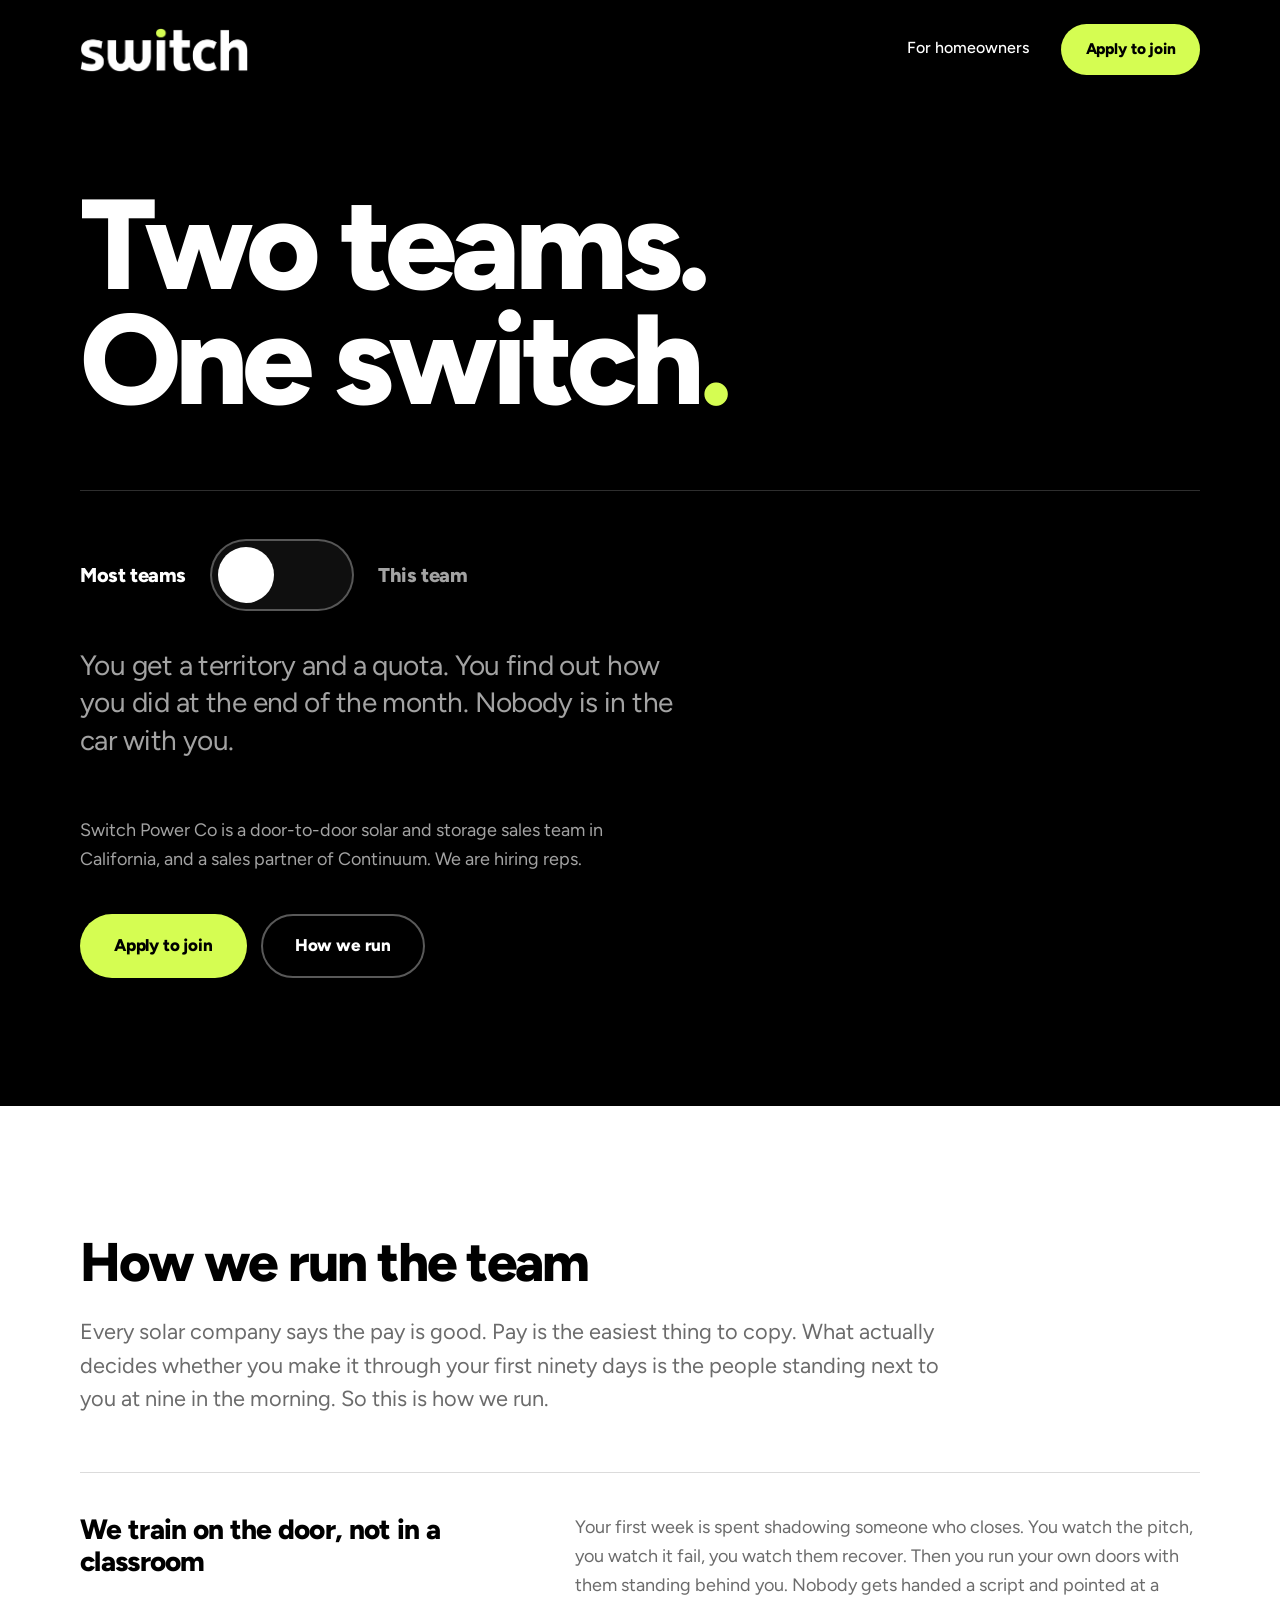
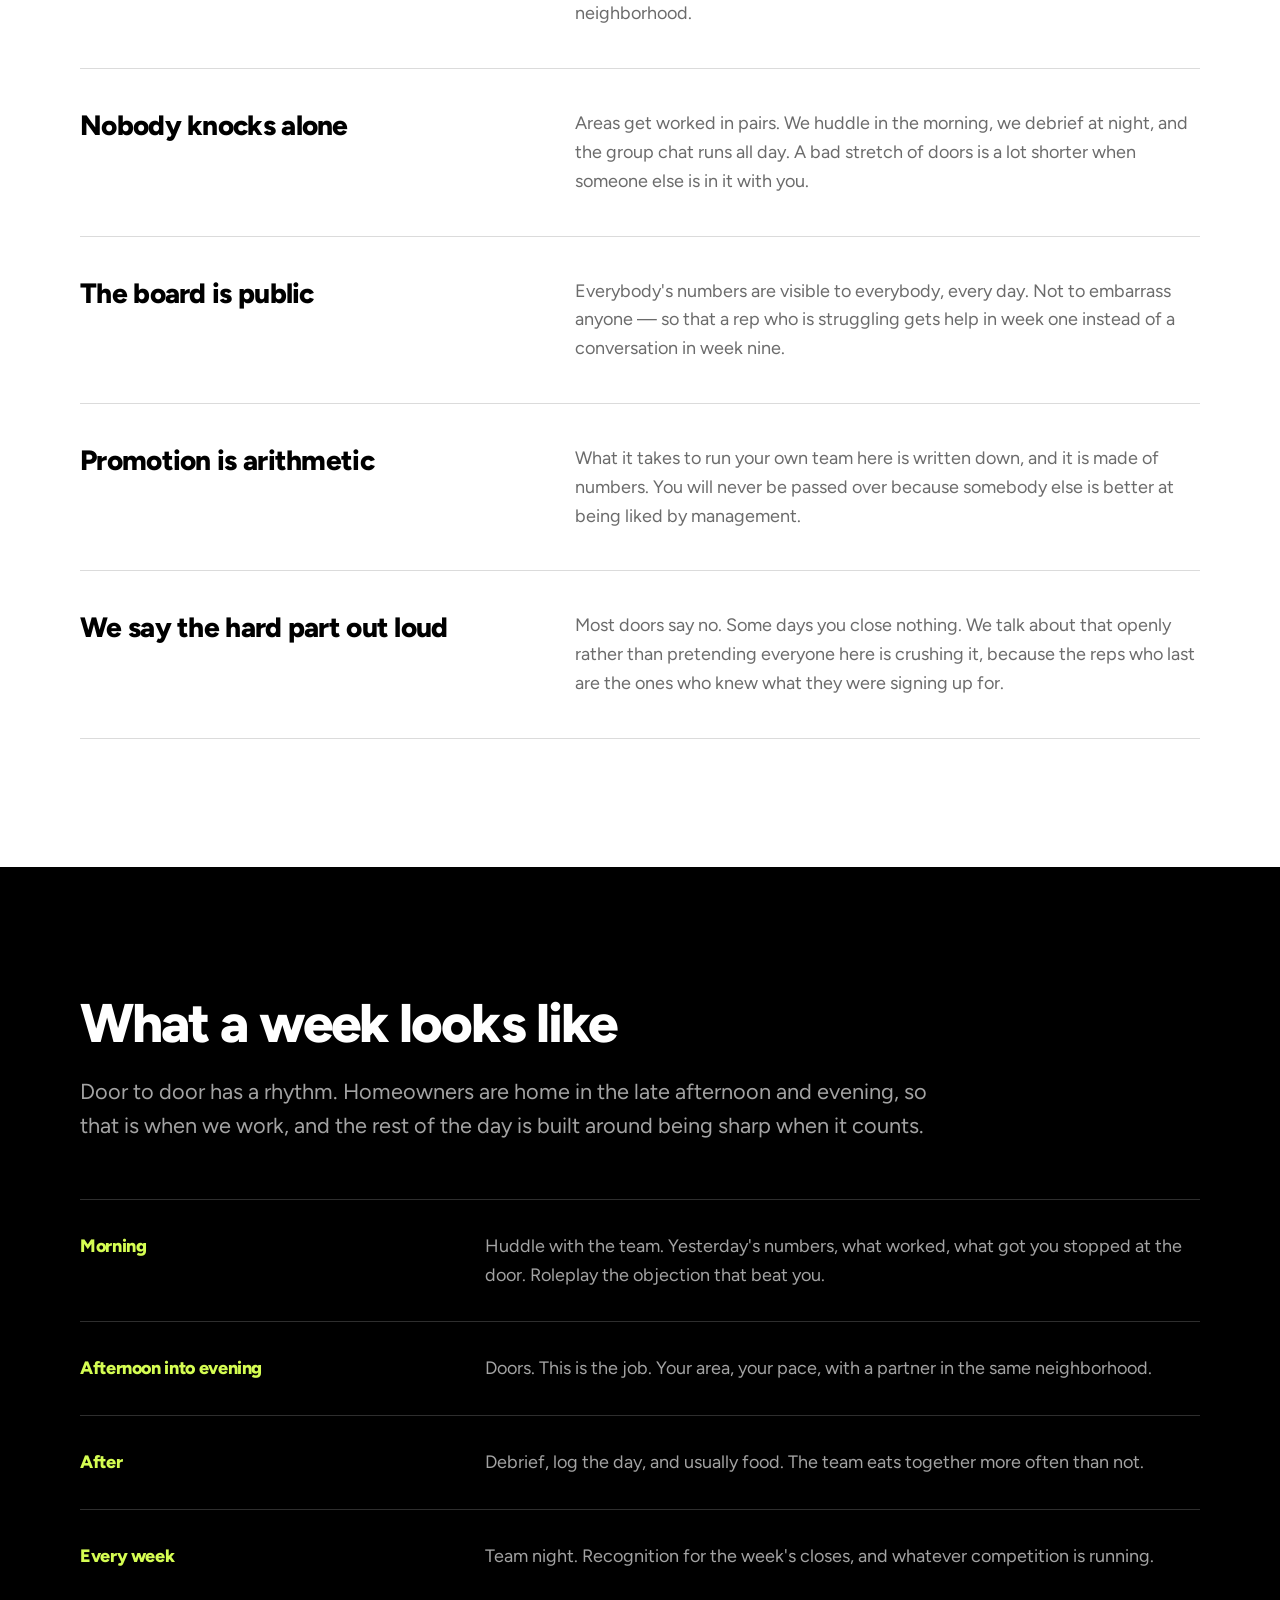
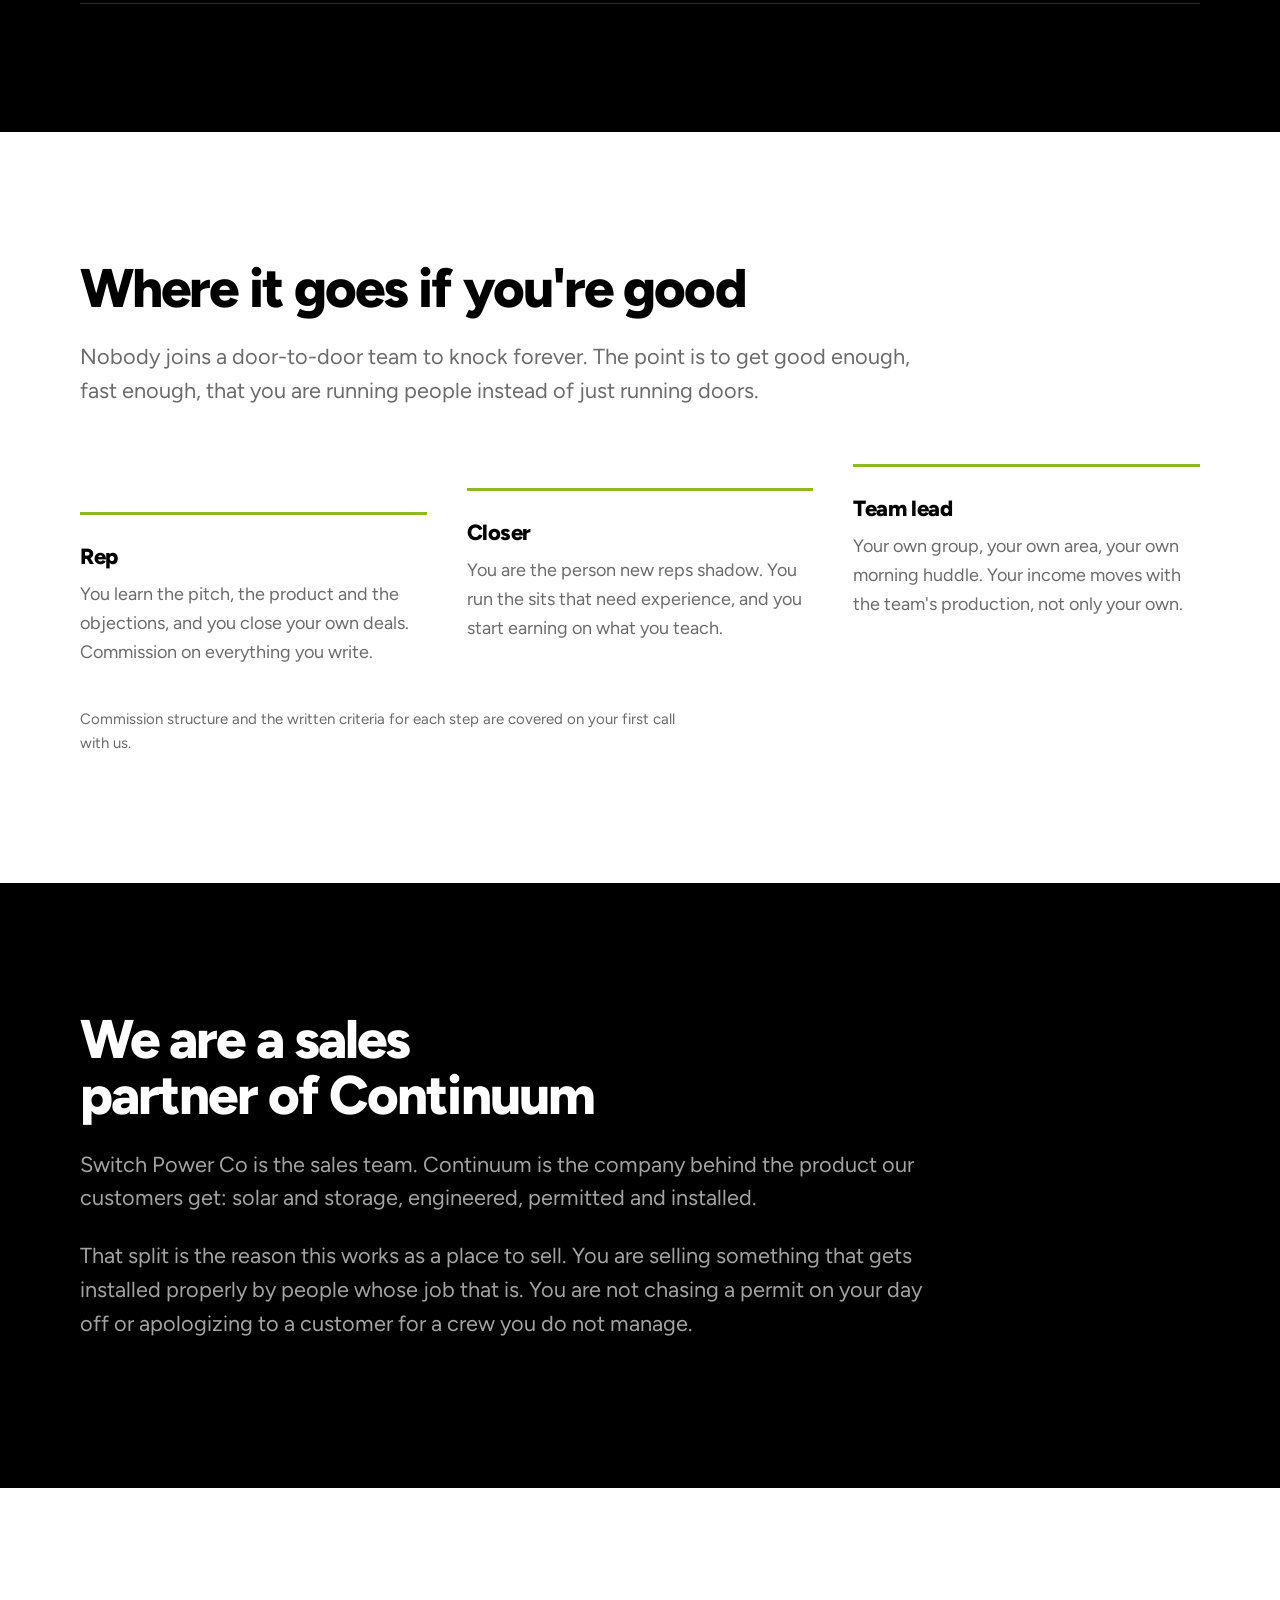
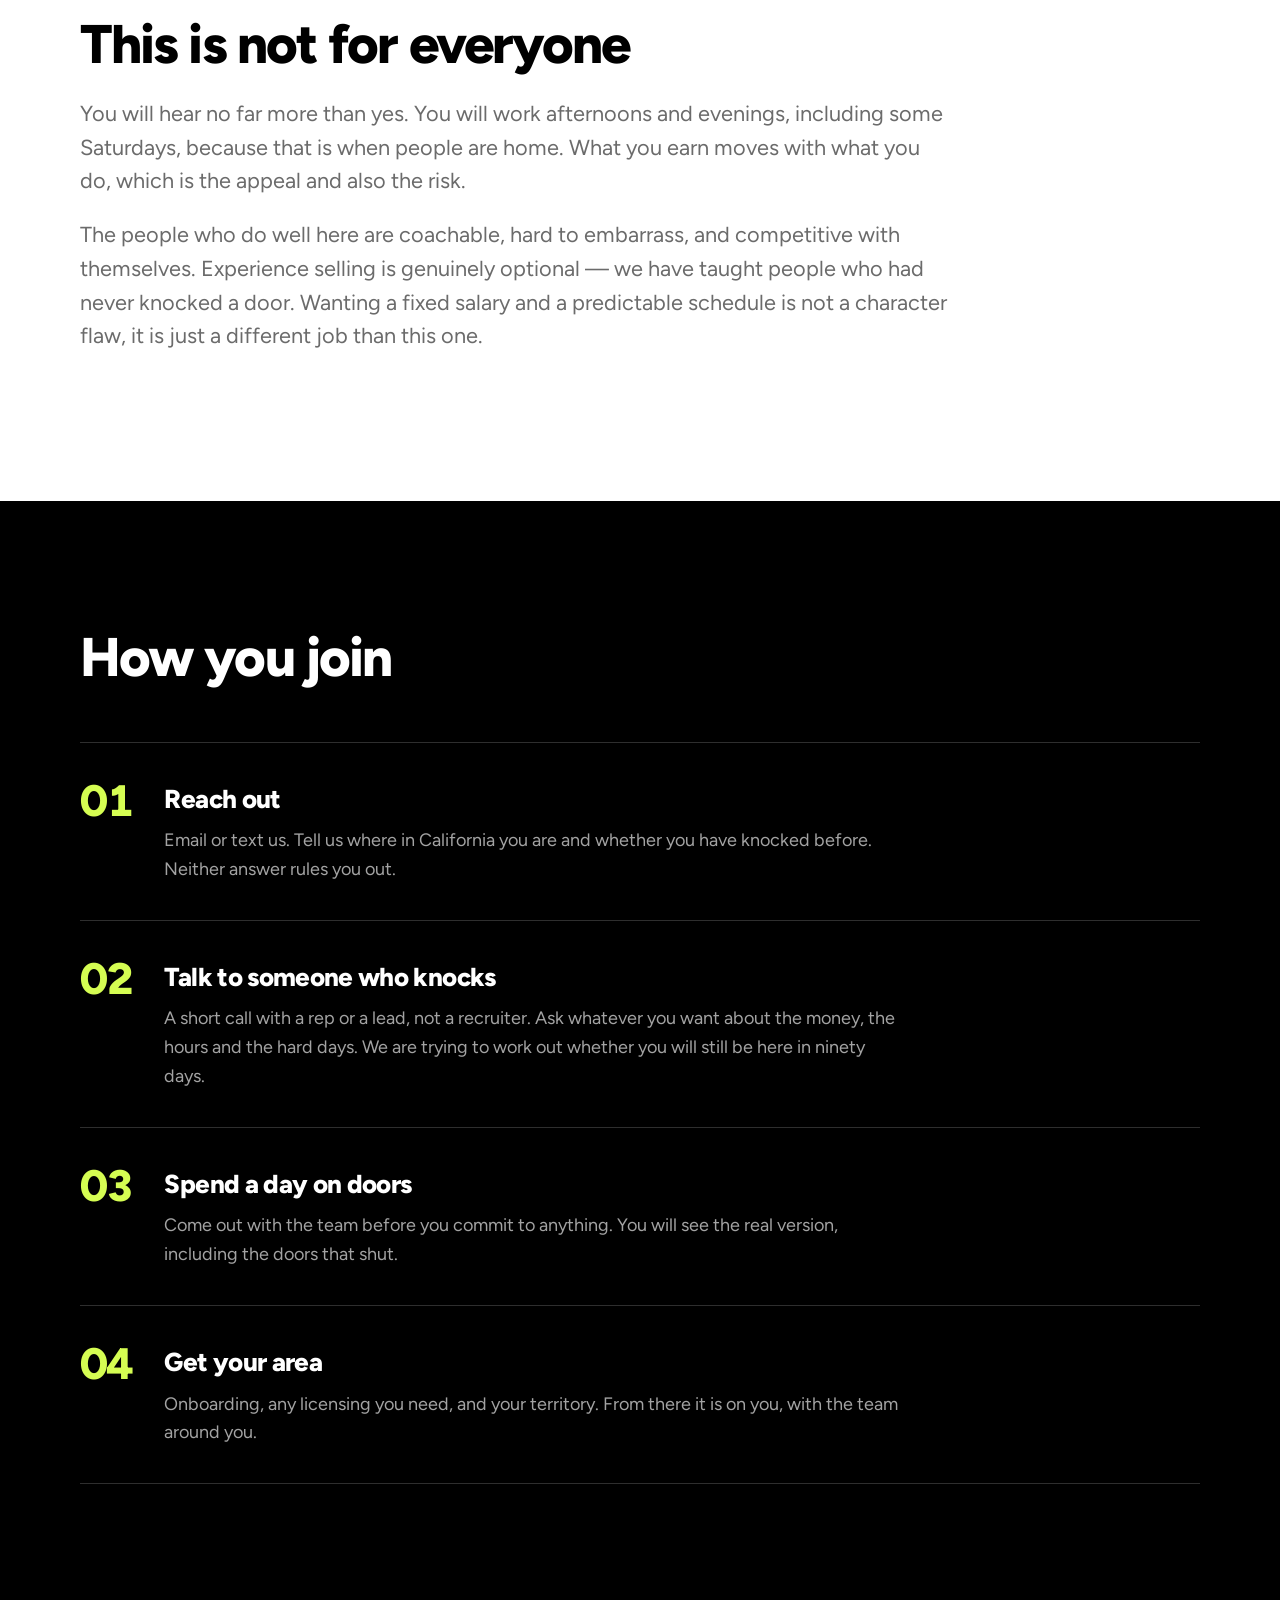
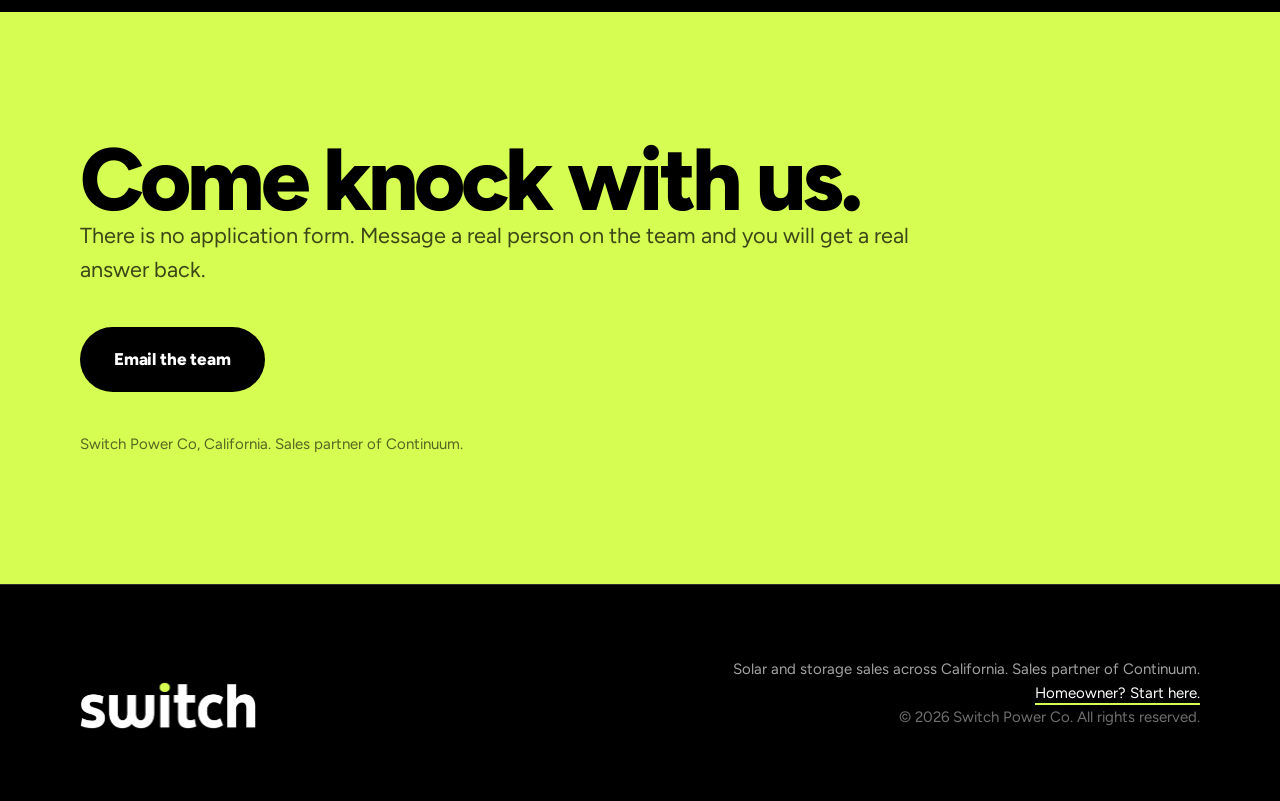
==== index.html @ 5dbc6b76 "Remove phone CTAs until there is a real number There is no company number yet, so the "Text us" and " ====
<!doctype html>
<html lang="en">
<head>
<meta charset="utf-8">
<meta name="viewport" content="width=device-width, initial-scale=1">
<title>Switch Power Co — Solar sales team hiring in California</title>
<meta name="description" content="Switch Power Co is a door-to-door solar and storage sales team in California and a sales partner of Continuum. We train reps on the door, promote on results, and we're hiring.">
<link rel="canonical" href="https://switchpowerco.com/">
<link rel="icon" href="assets/favicon.svg" type="image/svg+xml">
<meta property="og:type" content="website">
<meta property="og:url" content="https://switchpowerco.com/">
<meta property="og:title" content="Switch Power Co — Solar sales team hiring in California">
<meta property="og:description" content="A door-to-door solar and storage sales team in California. Sales partner of Continuum. We're hiring reps.">
<meta property="og:image" content="https://switchpowerco.com/assets/og.png">
<meta name="twitter:card" content="summary_large_image">
<link rel="preconnect" href="https://fonts.googleapis.com">
<link rel="preconnect" href="https://fonts.gstatic.com" crossorigin>
<link rel="stylesheet" href="https://fonts.googleapis.com/css2?family=Figtree:wght@400;500;800&display=swap">
<link rel="stylesheet" href="styles.css">
</head>
<body>
<a class="skip" href="#main">Skip to content</a>

<header class="nav">
  <div class="wrap nav__inner">
    <a class="nav__logo" href="/" aria-label="Switch Power Co, home">
      <img src="assets/logo-light.png" alt="Switch Power Co" width="1411" height="370">
    </a>
    <nav class="nav__links" aria-label="Main">
      <a class="nav__link" href="homeowners.html">For homeowners</a>
      <a class="btn btn--volt btn--sm" href="#apply">Apply to join</a>
    </nav>
  </div>
</header>

<main id="main">

  <!-- ============ HERO ============ -->
  <section class="slab slab--ink hero">
    <div class="wrap">
      <h1 class="display">Two teams.<br>One switch<span class="dot">.</span></h1>

      <div class="flip">
        <div class="flip__control">
          <span class="flip__label" data-side="off">Most teams</span>
          <button class="switch" id="flip-switch" role="switch" aria-checked="false" aria-label="Compare most teams with this team">
            <span class="switch__track"><span class="switch__knob"></span></span>
          </button>
          <span class="flip__label" data-side="on">This team</span>
        </div>

        <div class="flip__panel" aria-live="polite">
          <p class="flip__text is-shown" data-state="off">You get a territory and a quota. You find out how you did at the end of the month. Nobody is in the car with you.</p>
          <p class="flip__text" data-state="on">Huddle at nine. A closer rides with you until you don't need one. Everybody sees the board, every day.</p>
        </div>
      </div>

      <p class="hero__sub">Switch Power Co is a door-to-door solar and storage sales team in California, and a sales partner of Continuum. We are hiring reps.</p>

      <div class="actions">
        <a class="btn btn--volt" href="#apply">Apply to join</a>
        <a class="btn btn--ghost" href="#culture">How we run</a>
      </div>
    </div>
  </section>

  <!-- ============ CULTURE ============ -->
  <section class="slab slab--paper" id="culture">
    <div class="wrap">
      <h2 class="h2">How we run the team</h2>
      <p class="lede">Every solar company says the pay is good. Pay is the easiest thing to copy. What actually decides whether you make it through your first ninety days is the people standing next to you at nine in the morning. So this is how we run.</p>

      <ul class="tenets">
        <li class="tenet">
          <h3 class="tenet__h">We train on the door, not in a classroom</h3>
          <p>Your first week is spent shadowing someone who closes. You watch the pitch, you watch it fail, you watch them recover. Then you run your own doors with them standing behind you. Nobody gets handed a script and pointed at a neighborhood.</p>
        </li>
        <li class="tenet">
          <h3 class="tenet__h">Nobody knocks alone</h3>
          <p>Areas get worked in pairs. We huddle in the morning, we debrief at night, and the group chat runs all day. A bad stretch of doors is a lot shorter when someone else is in it with you.</p>
        </li>
        <li class="tenet">
          <h3 class="tenet__h">The board is public</h3>
          <p>Everybody's numbers are visible to everybody, every day. Not to embarrass anyone — so that a rep who is struggling gets help in week one instead of a conversation in week nine.</p>
        </li>
        <li class="tenet">
          <h3 class="tenet__h">Promotion is arithmetic</h3>
          <p>What it takes to run your own team here is written down, and it is made of numbers. You will never be passed over because somebody else is better at being liked by management.</p>
        </li>
        <li class="tenet">
          <h3 class="tenet__h">We say the hard part out loud</h3>
          <p>Most doors say no. Some days you close nothing. We talk about that openly rather than pretending everyone here is crushing it, because the reps who last are the ones who knew what they were signing up for.</p>
        </li>
      </ul>
    </div>
  </section>

  <!-- ============ THE WEEK ============ -->
  <section class="slab slab--ink">
    <div class="wrap">
      <h2 class="h2">What a week looks like</h2>
      <p class="lede lede--ink">Door to door has a rhythm. Homeowners are home in the late afternoon and evening, so that is when we work, and the rest of the day is built around being sharp when it counts.</p>

      <dl class="rhythm">
        <div class="rhythm__row">
          <dt>Morning</dt>
          <dd>Huddle with the team. Yesterday's numbers, what worked, what got you stopped at the door. Roleplay the objection that beat you.</dd>
        </div>
        <div class="rhythm__row">
          <dt>Afternoon into evening</dt>
          <dd>Doors. This is the job. Your area, your pace, with a partner in the same neighborhood.</dd>
        </div>
        <div class="rhythm__row">
          <dt>After</dt>
          <dd>Debrief, log the day, and usually food. The team eats together more often than not.</dd>
        </div>
        <div class="rhythm__row">
          <dt>Every week</dt>
          <dd><!-- TODO: replace with your real weekly ritual — team dinner, competition, awards night, training day. -->Team night. Recognition for the week's closes, and whatever competition is running.</dd>
        </div>
      </dl>
    </div>
  </section>

  <!-- ============ GROWTH ============ -->
  <section class="slab slab--paper">
    <div class="wrap">
      <h2 class="h2">Where it goes if you're good</h2>
      <p class="lede">Nobody joins a door-to-door team to knock forever. The point is to get good enough, fast enough, that you are running people instead of just running doors.</p>

      <ol class="ladder">
        <li class="rung">
          <h3 class="rung__h">Rep</h3>
          <p>You learn the pitch, the product and the objections, and you close your own deals. Commission on everything you write.</p>
        </li>
        <li class="rung">
          <h3 class="rung__h">Closer</h3>
          <p>You are the person new reps shadow. You run the sits that need experience, and you start earning on what you teach.</p>
        </li>
        <li class="rung">
          <h3 class="rung__h">Team lead</h3>
          <p>Your own group, your own area, your own morning huddle. Your income moves with the team's production, not only your own.</p>
        </li>
      </ol>
      <p class="fineprint"><!-- TODO: insert your actual comp structure and the written promotion criteria. Avoid publishing specific income figures unless you can substantiate them. -->Commission structure and the written criteria for each step are covered on your first call with us.</p>
    </div>
  </section>

  <!-- ============ CONTINUUM ============ -->
  <section class="slab slab--ink partner">
    <div class="wrap">
      <h2 class="h2">We are a sales partner of Continuum</h2>
      <p class="lede lede--ink">Switch Power Co is the sales team. Continuum is the company behind the product our customers get: solar and storage, engineered, permitted and installed.</p>
      <p class="lede lede--ink"><!-- TODO: Two or three sentences about Continuum — what they install, where they operate, how long they have been doing it. -->That split is the reason this works as a place to sell. You are selling something that gets installed properly by people whose job that is. You are not chasing a permit on your day off or apologizing to a customer for a crew you do not manage.</p>
    </div>
  </section>

  <!-- ============ FILTER ============ -->
  <section class="slab slab--paper">
    <div class="wrap">
      <h2 class="h2">This is not for everyone</h2>
      <p class="lede">You will hear no far more than yes. You will work afternoons and evenings, including some Saturdays, because that is when people are home. What you earn moves with what you do, which is the appeal and also the risk.</p>
      <p class="lede">The people who do well here are coachable, hard to embarrass, and competitive with themselves. Experience selling is genuinely optional — we have taught people who had never knocked a door. Wanting a fixed salary and a predictable schedule is not a character flaw, it is just a different job than this one.</p>
    </div>
  </section>

  <!-- ============ PATH ============ -->
  <section class="slab slab--ink">
    <div class="wrap">
      <h2 class="h2">How you join</h2>
      <ol class="steps">
        <li class="step">
          <span class="step__n" aria-hidden="true">01</span>
          <div class="step__body">
            <h3 class="step__h">Reach out</h3>
            <p>Email or text us. Tell us where in California you are and whether you have knocked before. Neither answer rules you out.</p>
          </div>
        </li>
        <li class="step">
          <span class="step__n" aria-hidden="true">02</span>
          <div class="step__body">
            <h3 class="step__h">Talk to someone who knocks</h3>
            <p>A short call with a rep or a lead, not a recruiter. Ask whatever you want about the money, the hours and the hard days. We are trying to work out whether you will still be here in ninety days.</p>
          </div>
        </li>
        <li class="step">
          <span class="step__n" aria-hidden="true">03</span>
          <div class="step__body">
            <h3 class="step__h">Spend a day on doors</h3>
            <p>Come out with the team before you commit to anything. You will see the real version, including the doors that shut.</p>
          </div>
        </li>
        <li class="step">
          <span class="step__n" aria-hidden="true">04</span>
          <div class="step__body">
            <h3 class="step__h">Get your area</h3>
            <p>Onboarding, any licensing you need, and your territory. From there it is on you, with the team around you.</p>
          </div>
        </li>
      </ol>
    </div>
  </section>

  <!-- ============ APPLY ============ -->
  <section class="slab slab--volt" id="apply">
    <div class="wrap">
      <h2 class="display display--sm">Come knock with us<span class="dot dot--ink">.</span></h2>
      <p class="lede lede--volt">There is no application form. Message a real person on the team and you will get a real answer back.</p>
      <div class="actions">
        <!-- TODO: add a "Text us" button here once there is a real number:
             <a class="btn btn--outline-ink" href="tel:+1XXXXXXXXXX">Text us</a> -->
        <a class="btn btn--ink" href="mailto:careers@switchpowerco.com?subject=Joining%20the%20Switch%20Power%20Co%20team">Email the team</a>
      </div>
      <p class="fineprint fineprint--volt">Switch Power Co, California. Sales partner of Continuum.</p>
    </div>
  </section>

</main>

<footer class="slab slab--ink foot">
  <div class="wrap foot__inner">
    <img class="foot__logo" src="assets/logo-light.png" alt="Switch Power Co" width="1411" height="370">
    <p class="foot__meta">Solar and storage sales across California. Sales partner of Continuum.<br>
    <a class="foot__link" href="homeowners.html">Homeowner? Start here.</a><br>
    <span class="foot__copy">&copy; <span id="year">2026</span> Switch Power Co. All rights reserved.</span></p>
  </div>
</footer>

<script src="main.js"></script>
</body>
</html>
---- styles.css ----
/* ============================================================
   Switch Power Co
   Palette and construction come from the wordmark itself:
   true black slabs, true white slabs, volt lime used twice.
   ============================================================ */

:root {
  --ink:        #000000;
  --paper:      #FFFFFF;
  --volt:       #D5FD52;
  --volt-deep:  #8FB81E;   /* rules + markers on white; never body text */
  --grey:       #6B6B6B;   /* muted on white  */
  --grey-ink:   #A3A3A3;   /* muted on black  */
  --hair:       rgba(0,0,0,.14);
  --hair-ink:   rgba(255,255,255,.18);

  --measure:    62ch;
  --gutter:     clamp(1.25rem, 5vw, 3rem);
  --slab-y:     clamp(4.5rem, 10vw, 8.5rem);
}

*, *::before, *::after { box-sizing: border-box; }

html { -webkit-text-size-adjust: 100%; scroll-behavior: smooth; }

body {
  margin: 0;
  background: var(--ink);
  color: var(--ink);
  font-family: "Figtree", ui-sans-serif, system-ui, -apple-system, "Segoe UI", sans-serif;
  font-size: 1.125rem;
  line-height: 1.6;
  font-weight: 400;
  -webkit-font-smoothing: antialiased;
}

img { max-width: 100%; height: auto; display: block; }

a { color: inherit; }

:focus-visible {
  outline: 3px solid var(--volt);
  outline-offset: 3px;
  border-radius: 2px;
}

.skip {
  position: absolute;
  left: -9999px;
  top: 0;
  background: var(--volt);
  color: var(--ink);
  padding: .75rem 1.25rem;
  font-weight: 800;
  z-index: 50;
}
.skip:focus { left: 1rem; top: 1rem; }

/* ---------- structure ---------- */

.wrap {
  width: 100%;
  max-width: 76rem;
  margin-inline: auto;
  padding-inline: var(--gutter);
}

.slab { padding-block: var(--slab-y); }
.slab--ink   { background: var(--ink);   color: var(--paper); }
.slab--paper { background: var(--paper); color: var(--ink);   }
.slab--volt  { background: var(--volt);  color: var(--ink);   }

/* ---------- nav ---------- */

.nav {
  background: var(--ink);
  padding-block: 1.5rem;
}
.nav__inner {
  display: flex;
  align-items: center;
  justify-content: space-between;
  gap: 1rem;
}
.nav__logo { display: block; }
.nav__logo img { width: clamp(7.5rem, 17vw, 10.5rem); }

/* ---------- type ---------- */

.display {
  font-size: clamp(3.1rem, 11vw, 8rem);
  line-height: .9;
  letter-spacing: -.045em;
  font-weight: 800;
  margin: 0;
  text-wrap: balance;
}
.display--sm { font-size: clamp(2.6rem, 8vw, 5.5rem); }

/* the lime full stop echoes the dot on the i in the wordmark */
.dot { color: var(--volt); }
.dot--ink { color: var(--ink); }

.h2 {
  font-size: clamp(2rem, 4.6vw, 3.4rem);
  line-height: 1.04;
  letter-spacing: -.035em;
  font-weight: 800;
  margin: 0 0 1.5rem;
  max-width: 20ch;
  text-wrap: balance;
}

.lede {
  font-size: clamp(1.15rem, 1.7vw, 1.4rem);
  line-height: 1.55;
  max-width: var(--measure);
  color: var(--grey);
  margin: 0 0 1.25rem;
}
.lede--ink  { color: var(--grey-ink); }
.lede--volt { color: rgba(0,0,0,.72); }

.fineprint {
  font-size: .9375rem;
  color: var(--grey);
  max-width: var(--measure);
  margin: 2.5rem 0 0;
}
.fineprint--volt { color: rgba(0,0,0,.6); }

/* ---------- buttons ---------- */

.actions {
  display: flex;
  flex-wrap: wrap;
  gap: .875rem;
  margin-top: 2.5rem;
}

.btn {
  display: inline-flex;
  align-items: center;
  justify-content: center;
  padding: 1.05rem 2rem;
  font-weight: 800;
  font-size: 1.0625rem;
  letter-spacing: -.01em;
  text-decoration: none;
  border: 2px solid transparent;
  border-radius: 999px;
  transition: background-color .15s ease, color .15s ease, border-color .15s ease;
}
.btn--sm { padding: .7rem 1.4rem; font-size: .9688rem; }

.btn--volt { background: var(--volt); color: var(--ink); }
.btn--volt:hover { background: var(--paper); }

.btn--ghost { border-color: rgba(255,255,255,.35); color: var(--paper); }
.btn--ghost:hover { border-color: var(--paper); background: var(--paper); color: var(--ink); }

.btn--ink { background: var(--ink); color: var(--paper); }
.btn--ink:hover { background: var(--paper); color: var(--ink); }

.btn--outline-ink { border-color: rgba(0,0,0,.4); color: var(--ink); }
.btn--outline-ink:hover { border-color: var(--ink); background: var(--ink); color: var(--paper); }

/* ---------- hero ---------- */

.slab.hero { padding-top: clamp(3rem, 7vw, 5.5rem); }

.hero__sub {
  max-width: 46ch;
  font-size: 1.125rem;
  color: var(--grey-ink);
  margin: 0;
}

/* ---------- the switch ---------- */

.flip {
  margin: clamp(3rem, 6vw, 4.5rem) 0 clamp(2.5rem, 5vw, 3.5rem);
  border-top: 1px solid var(--hair-ink);
  padding-top: clamp(2rem, 4vw, 3rem);
}

.flip__control {
  display: flex;
  align-items: center;
  gap: clamp(.875rem, 2.5vw, 1.5rem);
  flex-wrap: wrap;
}

.flip__label {
  font-weight: 800;
  font-size: clamp(1rem, 2vw, 1.25rem);
  letter-spacing: -.02em;
  color: var(--grey-ink);
  transition: color .2s ease;
}
.flip__label[data-side="off"] { color: var(--paper); }
.flip.is-on .flip__label[data-side="off"] { color: var(--grey-ink); }
.flip.is-on .flip__label[data-side="on"]  { color: var(--volt); }

.switch {
  appearance: none;
  background: none;
  border: 0;
  padding: 0;
  cursor: pointer;
  flex: none;
}
.switch__track {
  /* Everything below is derived from these three, so the knob always lands
     flush with the same inset it starts from. */
  --track-w: clamp(6.5rem, 15vw, 9rem);
  --track-h: clamp(3.25rem, 7.5vw, 4.5rem);
  --track-bd: 2px;
  --track-pad: .375rem;

  display: block;
  position: relative;
  width: var(--track-w);
  height: var(--track-h);
  border-radius: 999px;
  border: var(--track-bd) solid rgba(255,255,255,.3);
  background: rgba(255,255,255,.06);
  transition: background-color .25s ease, border-color .25s ease;
}
.switch__knob {
  position: absolute;
  top: var(--track-pad);
  left: var(--track-pad);
  width: calc(var(--track-h) - (2 * var(--track-bd)) - (2 * var(--track-pad)));
  aspect-ratio: 1;
  border-radius: 50%;
  background: var(--paper);
  transition: transform .28s cubic-bezier(.4,.9,.3,1.1), background-color .25s ease;
}
.flip.is-on .switch__track { background: rgba(213,253,82,.16); border-color: var(--volt); }
.flip.is-on .switch__knob {
  background: var(--volt);
  /* inner width - knob width - 2 * pad, which reduces to exactly this */
  transform: translateX(calc(var(--track-w) - var(--track-h)));
}

.flip__panel {
  display: grid;
  margin-top: clamp(1.5rem, 3vw, 2.25rem);
}
.flip__text {
  grid-area: 1 / 1;
  margin: 0;
  max-width: 34ch;
  font-size: clamp(1.25rem, 2.4vw, 1.75rem);
  line-height: 1.35;
  letter-spacing: -.02em;
  color: var(--grey-ink);
  opacity: 0;
  transform: translateY(.4rem);
  transition: opacity .25s ease, transform .25s ease;
  pointer-events: none;
}
.flip__text.is-shown {
  opacity: 1;
  transform: none;
  pointer-events: auto;
}
.flip__text[data-state="on"].is-shown { color: var(--paper); }

/* ---------- tenets (culture) ---------- */

.tenets {
  list-style: none;
  margin: clamp(2.5rem, 5vw, 3.5rem) 0 0;
  padding: 0;
}
.tenet {
  display: grid;
  gap: .5rem 3rem;
  padding-block: clamp(1.75rem, 3.5vw, 2.5rem);
  border-top: 1px solid var(--hair);
}
.tenet:last-child { border-bottom: 1px solid var(--hair); }
.tenet__h {
  font-size: clamp(1.3rem, 2.3vw, 1.75rem);
  line-height: 1.15;
  letter-spacing: -.025em;
  font-weight: 800;
  margin: 0;
  position: relative;
}
.tenet p {
  margin: 0;
  color: var(--grey);
  max-width: var(--measure);
}

@media (min-width: 52rem) {
  .tenet { grid-template-columns: 5fr 7fr; }
}

/* ---------- rhythm (the week) ---------- */

.rhythm {
  margin: clamp(2.5rem, 5vw, 3.5rem) 0 0;
}
.rhythm__row {
  display: grid;
  gap: .375rem 3rem;
  padding-block: clamp(1.5rem, 3vw, 2rem);
  border-top: 1px solid var(--hair-ink);
}
.rhythm__row:last-child { border-bottom: 1px solid var(--hair-ink); }
.rhythm dt {
  font-weight: 800;
  font-size: 1.125rem;
  letter-spacing: -.02em;
  color: var(--volt);
}
.rhythm dd {
  margin: 0;
  color: var(--grey-ink);
  max-width: var(--measure);
}

@media (min-width: 52rem) {
  .rhythm__row { grid-template-columns: 4fr 8fr; }
}

/* ---------- ladder (growth) ---------- */

.ladder {
  list-style: none;
  margin: clamp(2.5rem, 5vw, 3.5rem) 0 0;
  padding: 0;
  display: grid;
  gap: 2.25rem;
}
.rung {
  padding-top: 1.5rem;
  border-top: 3px solid var(--volt-deep);
  position: relative;
}
.rung__h {
  font-size: 1.375rem;
  font-weight: 800;
  letter-spacing: -.02em;
  margin: 0 0 .375rem;
}
.rung p { margin: 0; color: var(--grey); }

@media (min-width: 52rem) {
  .ladder { grid-template-columns: repeat(3, 1fr); gap: 2.5rem; }
  /* the rules rise, so the progression is visible without numbering it */
  .rung:nth-child(1) { margin-top: 3rem; }
  .rung:nth-child(2) { margin-top: 1.5rem; }
  .rung:nth-child(3) { margin-top: 0; }
}

/* ---------- steps (joining: a genuine sequence) ---------- */

.steps {
  list-style: none;
  margin: clamp(2.5rem, 5vw, 3.5rem) 0 0;
  padding: 0;
}
.step {
  display: grid;
  grid-template-columns: auto 1fr;
  gap: .75rem 2rem;
  align-items: start;
  padding-block: clamp(1.5rem, 3vw, 2.25rem);
  border-top: 1px solid var(--hair-ink);
}
.step:last-child { border-bottom: 1px solid var(--hair-ink); }
.step__n {
  font-size: clamp(1.75rem, 4vw, 2.75rem);
  font-weight: 800;
  line-height: 1;
  letter-spacing: -.04em;
  color: var(--volt);
  font-variant-numeric: tabular-nums;
}
.step__h {
  font-size: clamp(1.25rem, 2.2vw, 1.625rem);
  font-weight: 800;
  letter-spacing: -.025em;
  margin: 0 0 .375rem;
}
.step__body p { margin: 0; color: var(--grey-ink); max-width: var(--measure); }

/* ---------- partner ---------- */

.partner .lede + .lede { margin-top: 1.5rem; }

/* ---------- footer ---------- */

.foot { padding-block: clamp(3rem, 6vw, 4.5rem); border-top: 1px solid var(--hair-ink); }
.foot__inner {
  display: grid;
  gap: 1.75rem;
  align-items: end;
}
.foot__logo { width: clamp(8rem, 20vw, 11rem); }
.foot__meta { margin: 0; color: var(--grey-ink); font-size: .9375rem; line-height: 1.6; }
.foot__copy { color: #6F6F6F; }

@media (min-width: 52rem) {
  .foot__inner { grid-template-columns: auto 1fr; gap: 3rem; justify-items: start; }
  .foot__meta { text-align: right; justify-self: end; }
}

/* ---------- motion ---------- */

@media (prefers-reduced-motion: reduce) {
  html { scroll-behavior: auto; }
  *, *::before, *::after {
    animation-duration: .001ms !important;
    transition-duration: .001ms !important;
  }
}

/* ============================================================
   Homeowner page components
   ============================================================ */

.nav__links {
  display: flex;
  align-items: center;
  gap: clamp(1rem, 3vw, 2rem);
}
.nav__link {
  font-weight: 500;
  font-size: 1rem;
  text-decoration: none;
  color: var(--paper);
  border-bottom: 2px solid transparent;
  padding-bottom: 2px;
  transition: border-color .15s ease;
}
.nav__link:hover { border-bottom-color: var(--volt); }

.hero__lede { margin-top: 2rem; }

.sub-h {
  font-size: clamp(1.35rem, 2.4vw, 1.75rem);
  font-weight: 800;
  letter-spacing: -.025em;
  margin: clamp(3rem, 6vw, 4rem) 0 0;
  max-width: 24ch;
}

.fineprint--ink { color: var(--grey-ink); }

/* then / now */

.compare {
  display: grid;
  gap: 0;
  margin: clamp(2.5rem, 5vw, 3.5rem) 0 0;
  border-top: 1px solid var(--hair-ink);
  border-bottom: 1px solid var(--hair-ink);
}
.compare__col { padding-block: clamp(1.75rem, 3.5vw, 2.5rem); }
.compare__col + .compare__col { border-top: 1px solid var(--hair-ink); }
.compare__h {
  font-size: 1.125rem;
  font-weight: 800;
  letter-spacing: -.02em;
  margin: 0 0 .625rem;
  color: var(--grey-ink);
}
.compare__col--now .compare__h { color: var(--volt); }
.compare__col p { margin: 0; max-width: var(--measure); color: var(--grey-ink); }
.compare__col--now p { color: var(--paper); }

@media (min-width: 52rem) {
  .compare { grid-template-columns: 1fr 1fr; gap: 0 clamp(2rem, 5vw, 4rem); }
  .compare__col + .compare__col { border-top: 0; }
  .compare__col--now { border-left: 1px solid var(--hair-ink); padding-left: clamp(2rem, 5vw, 4rem); }
}

/* rhythm on a white slab */

.rhythm--paper .rhythm__row { border-top-color: var(--hair); }
.rhythm--paper .rhythm__row:last-child { border-bottom-color: var(--hair); }
.rhythm--paper dt { color: var(--ink); }
.rhythm--paper dd { color: var(--grey); }

/* financing table */

.table-hint {
  display: none;
  margin: clamp(2.5rem, 5vw, 3.5rem) 0 .75rem;
  font-size: .9375rem;
  color: var(--grey);
}
@media (max-width: 52rem) {
  .table-hint { display: block; }
  .table-scroll { margin-top: 0; }
}

.table-scroll {
  margin: clamp(2.5rem, 5vw, 3.5rem) 0 0;
  overflow-x: auto;
  -webkit-overflow-scrolling: touch;
  /* fades the right edge so it reads as scrollable rather than clipped */
  -webkit-mask-image: linear-gradient(to right, #000 calc(100% - 2.5rem), transparent);
          mask-image: linear-gradient(to right, #000 calc(100% - 2.5rem), transparent);
}
@media (min-width: 52rem) {
  .table-scroll { -webkit-mask-image: none; mask-image: none; }
}
.table {
  width: 100%;
  min-width: 40rem;
  border-collapse: collapse;
  font-size: 1rem;
  text-align: left;
}
.table__caption {
  text-align: left;
  font-weight: 800;
  letter-spacing: -.02em;
  font-size: 1rem;
  padding-bottom: .875rem;
  color: var(--grey);
}
.table thead th {
  font-size: 1.125rem;
  font-weight: 800;
  letter-spacing: -.02em;
  padding: 0 1.25rem 1rem 0;
  border-bottom: 3px solid var(--ink);
  vertical-align: bottom;
}
.table tbody th {
  font-weight: 800;
  color: var(--ink);
  width: 26%;
  padding: 1.125rem 1.25rem 1.125rem 0;
  vertical-align: top;
  border-bottom: 1px solid var(--hair);
}
.table tbody td {
  color: var(--grey);
  padding: 1.125rem 1.25rem 1.125rem 0;
  vertical-align: top;
  border-bottom: 1px solid var(--hair);
  width: 24.66%;
}
.table tbody tr:last-child th,
.table tbody tr:last-child td { border-bottom: 0; }

/* questions to ask */

.qa {
  list-style: none;
  margin: clamp(2.5rem, 5vw, 3.5rem) 0 0;
  padding: 0;
  max-width: 68ch;
}
.qa li {
  position: relative;
  padding: 1.125rem 0 1.125rem 2.25rem;
  border-top: 1px solid var(--hair-ink);
  font-size: clamp(1.0625rem, 1.6vw, 1.25rem);
  letter-spacing: -.015em;
}
.qa li:last-child { border-bottom: 1px solid var(--hair-ink); }
/* the mark on the i, reused as a bullet */
.qa li::before {
  content: "";
  position: absolute;
  left: 0;
  top: 1.65rem;
  width: .6875rem;
  height: .6875rem;
  border-radius: 50%;
  background: var(--volt);
}

.foot__link {
  color: var(--paper);
  text-decoration: none;
  border-bottom: 2px solid var(--volt);
  padding-bottom: 1px;
}
.foot__link:hover { color: var(--volt); }

/* ---------- small screens ---------- */

@media (max-width: 34rem) {
  /* Side by side the logo, the cross-audience link and the CTA don't fit
     in 375px without wrapping every label, so give them their own row. */
  .nav__inner {
    flex-direction: column;
    align-items: flex-start;
    gap: 1.25rem;
  }
  .nav__links { width: 100%; }
  .actions .btn { width: 100%; }
}

.nav__link, .btn { white-space: nowrap; }
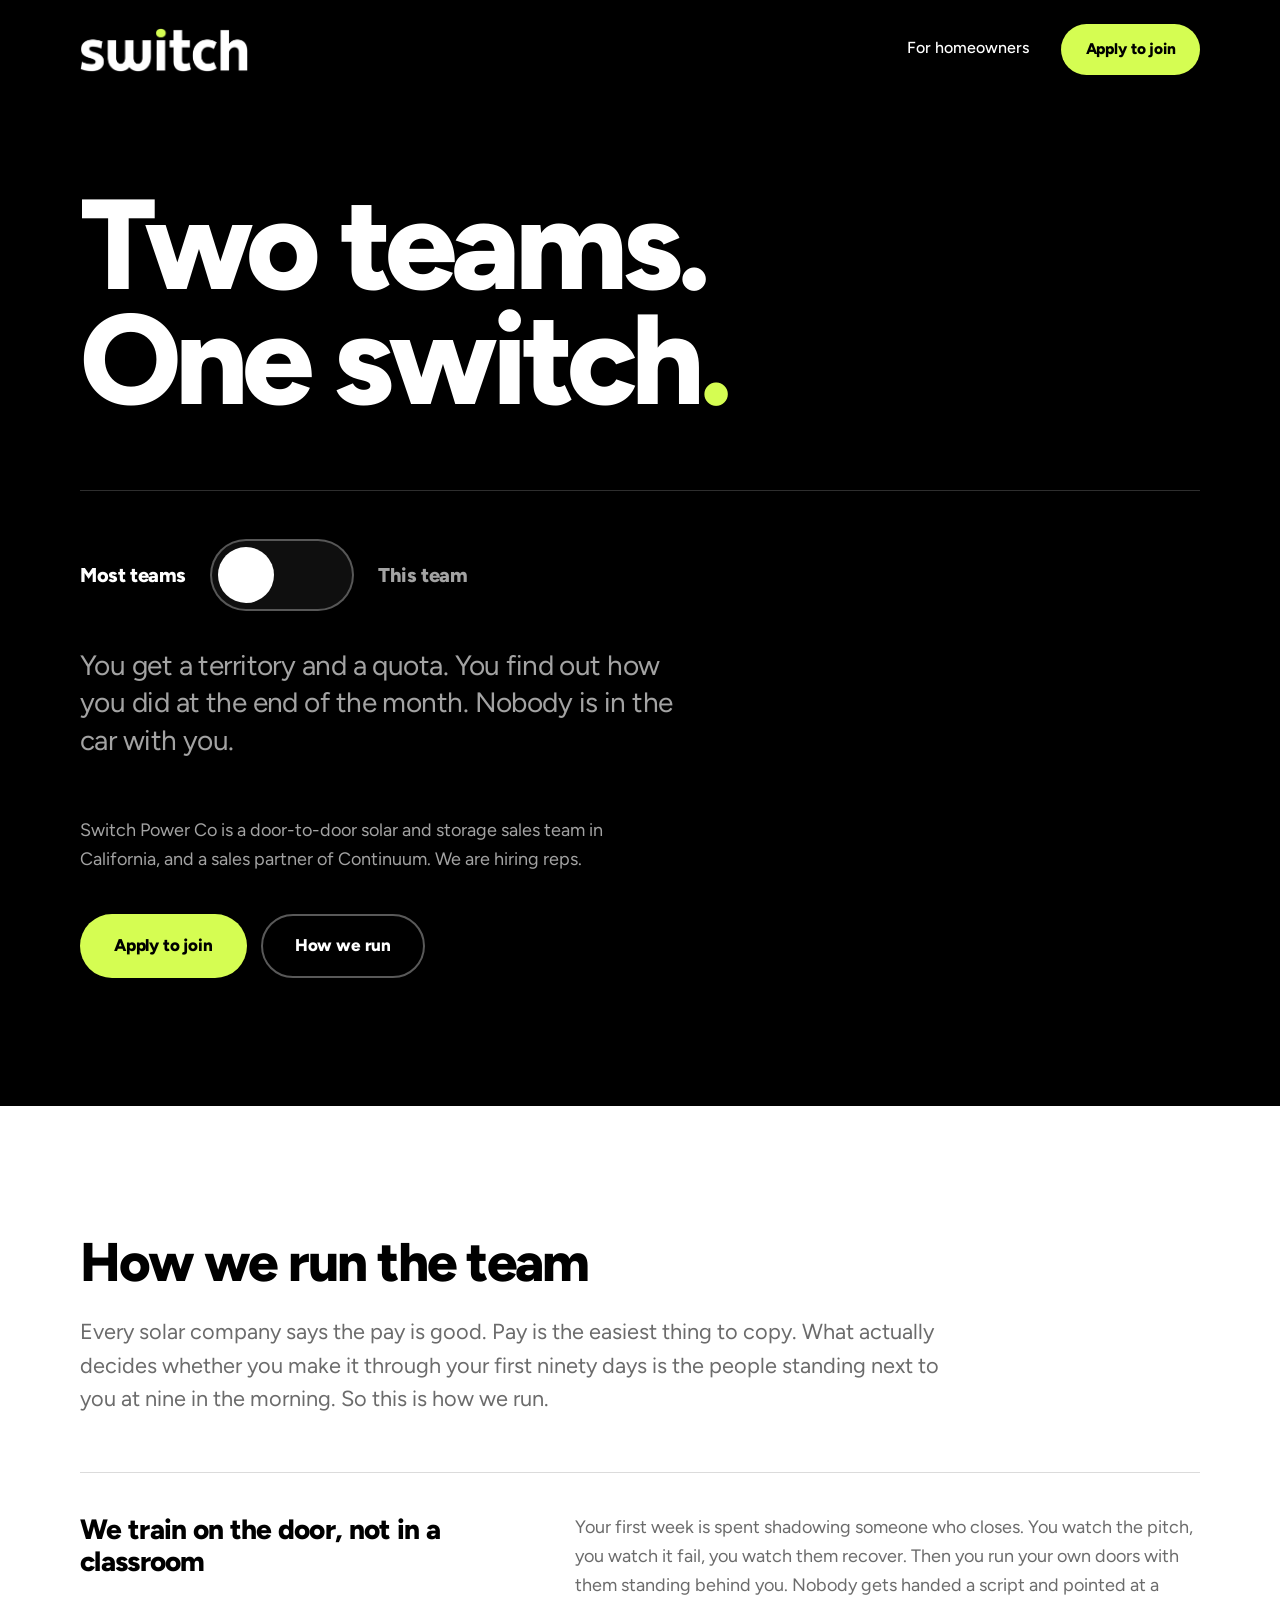
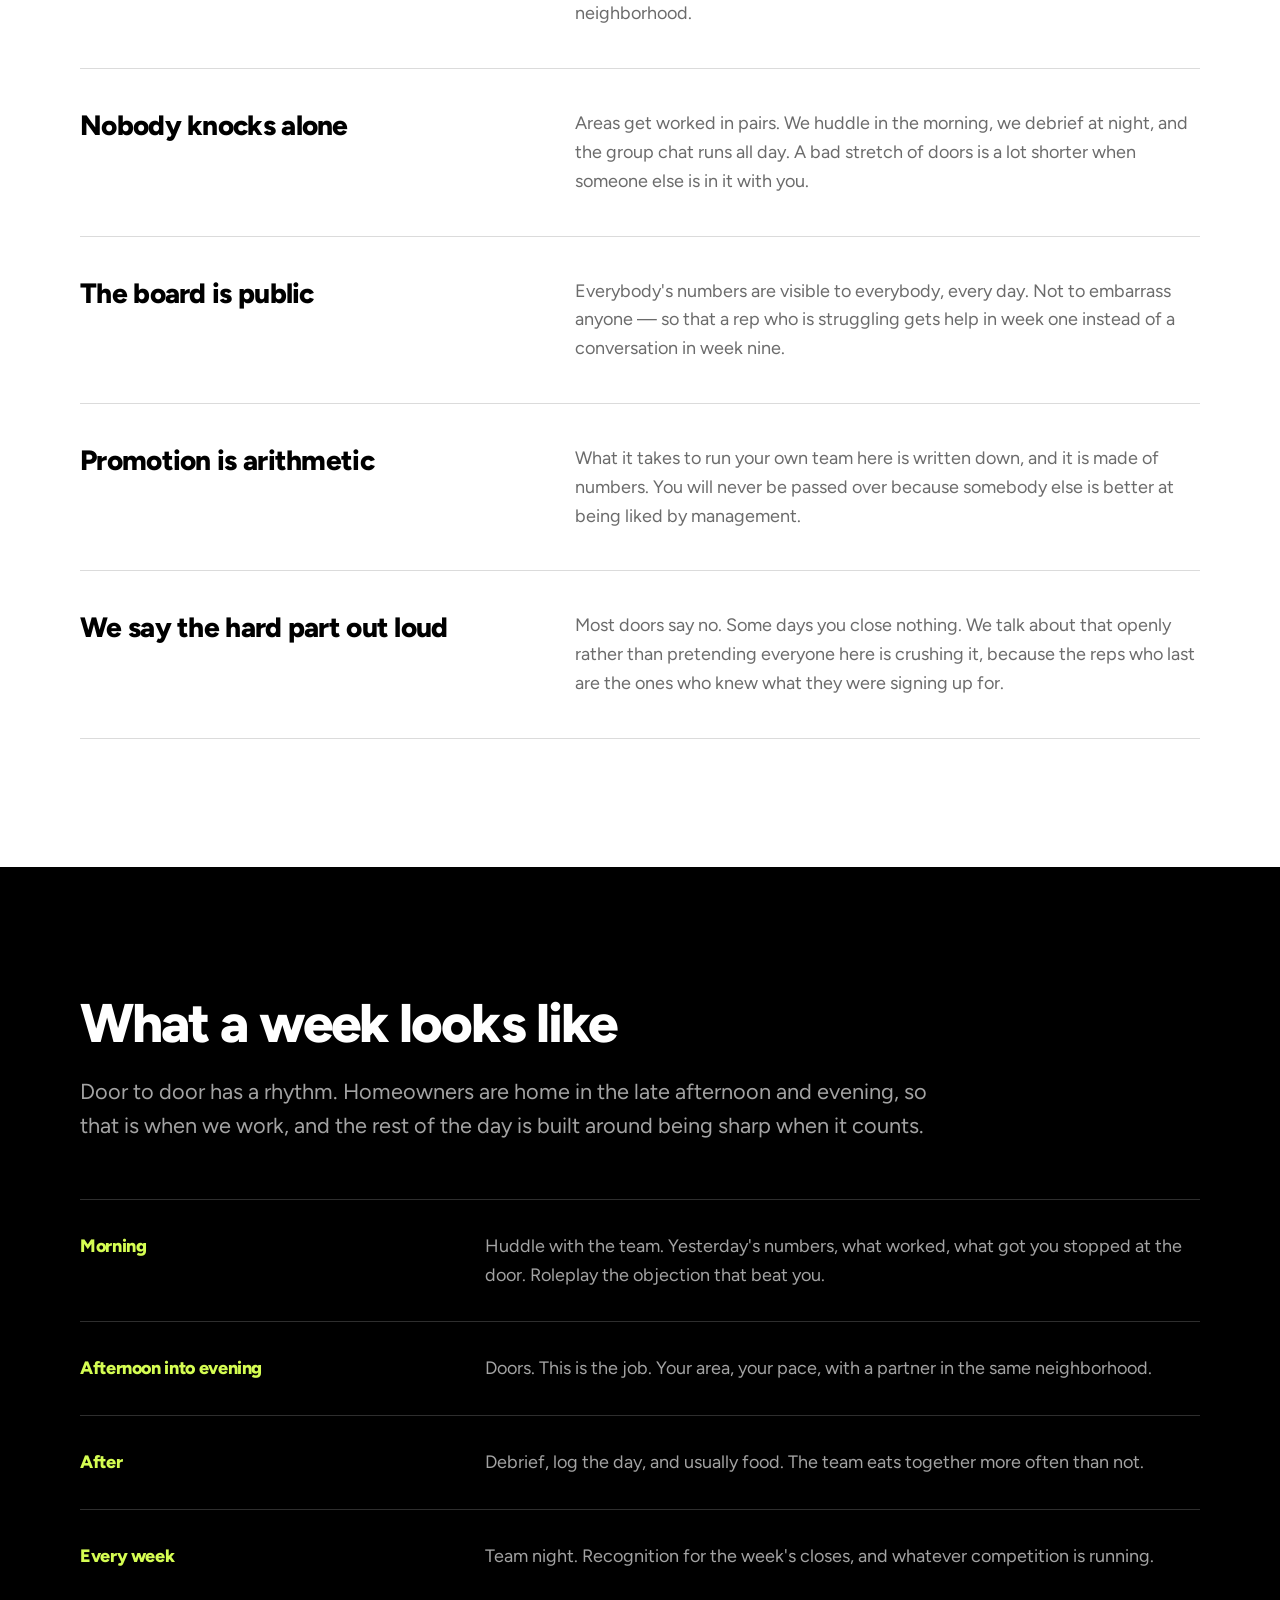
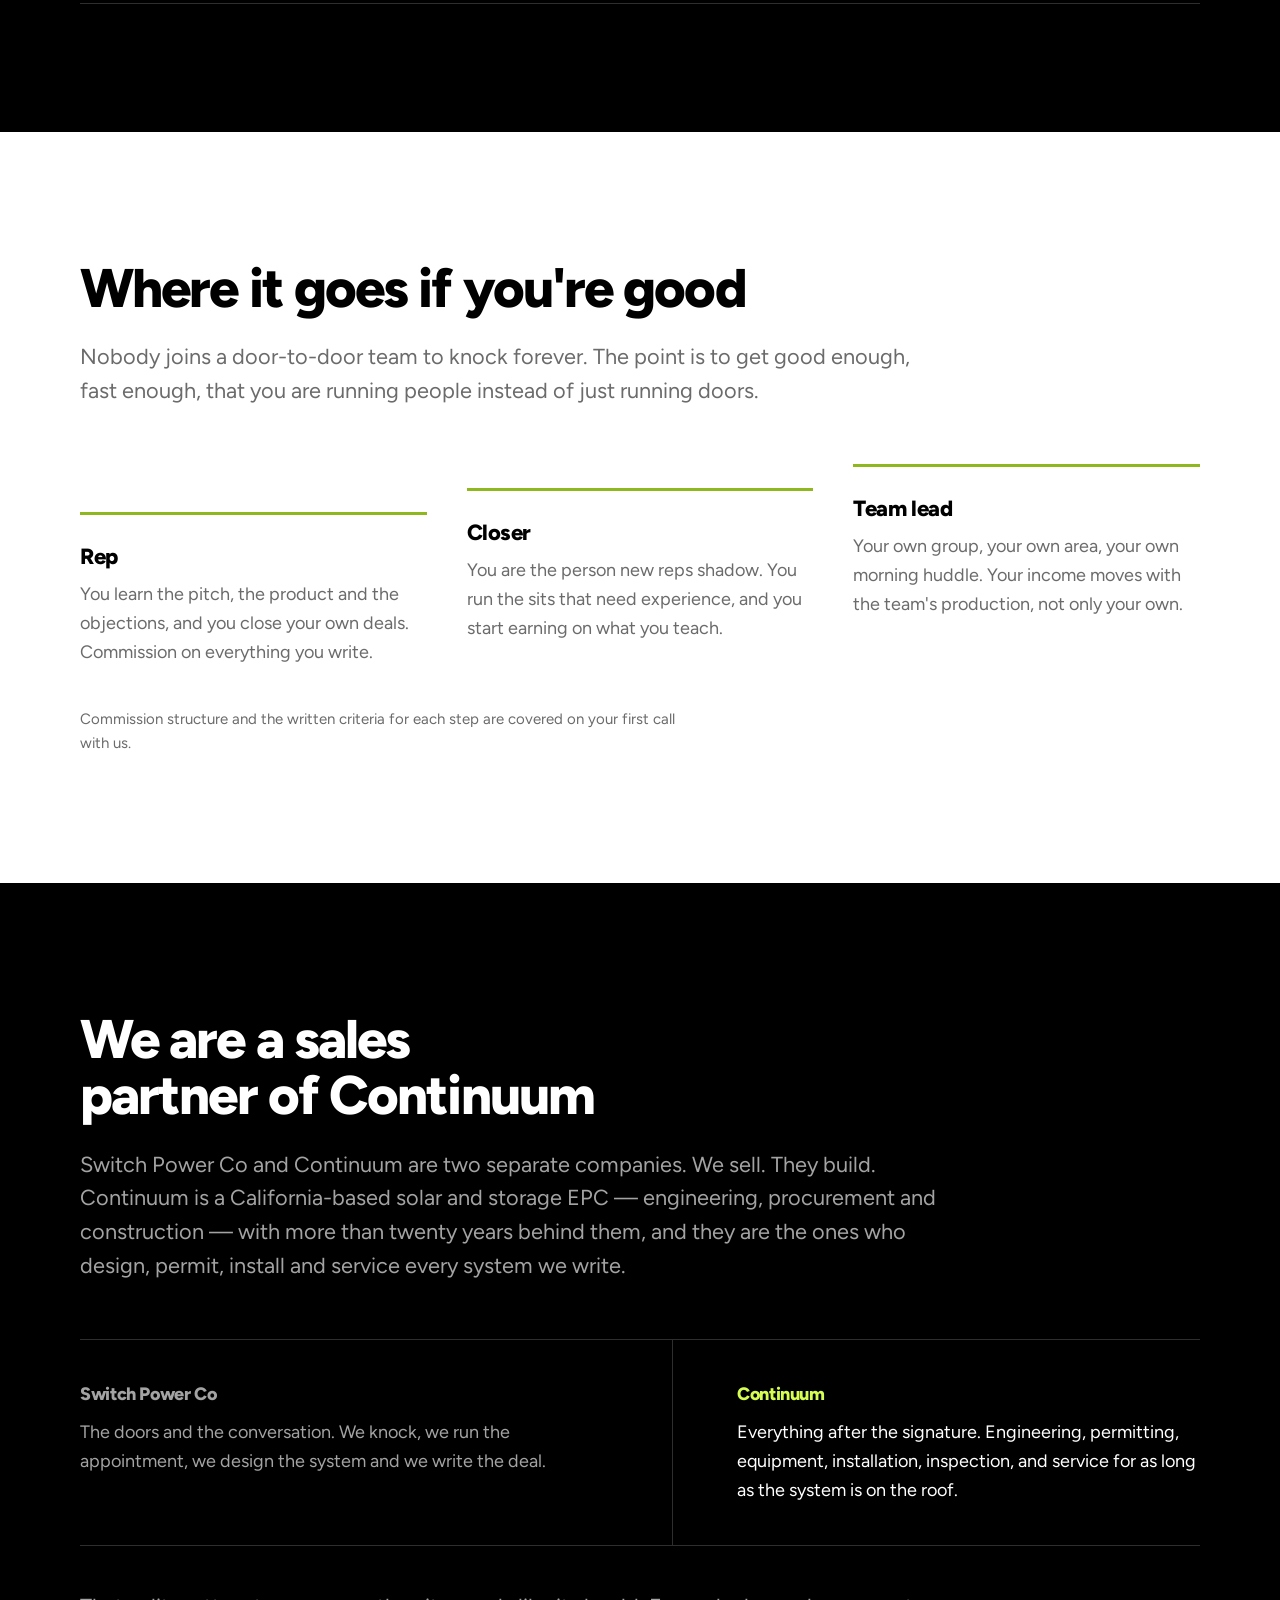
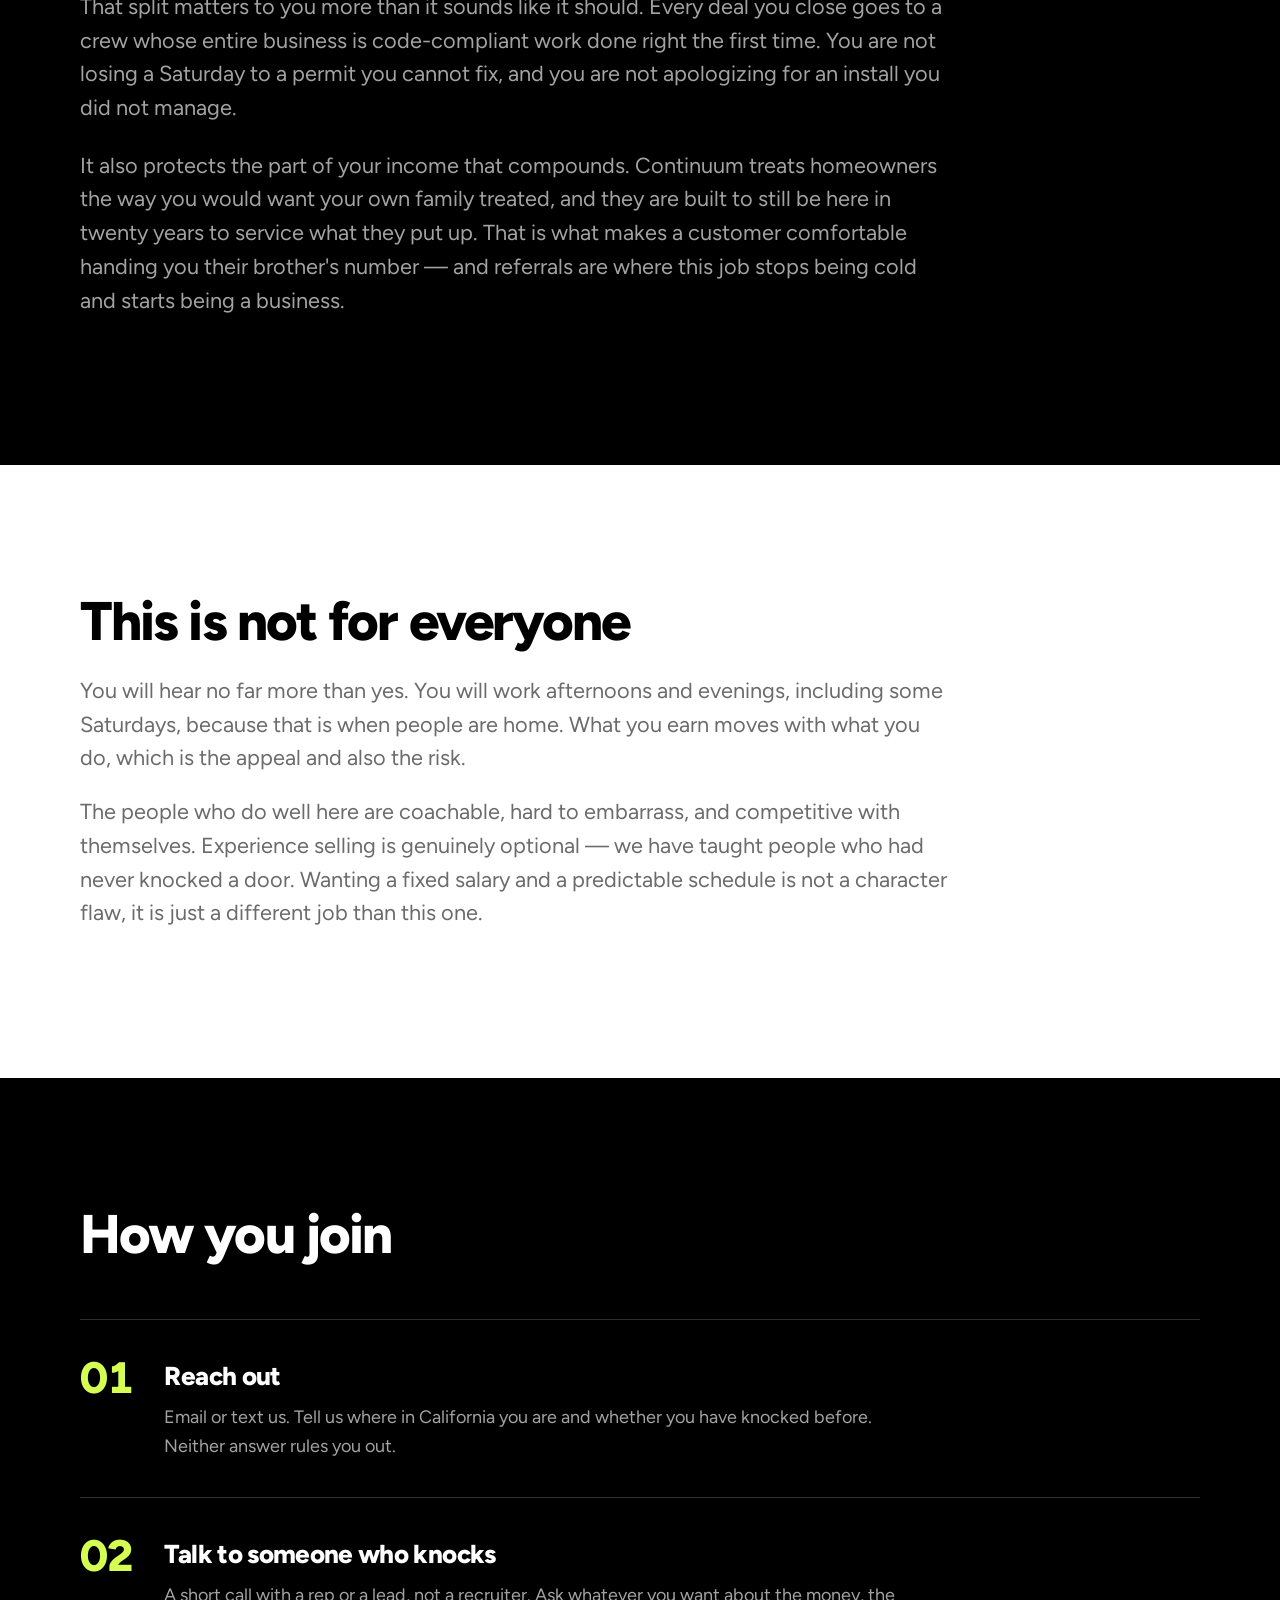
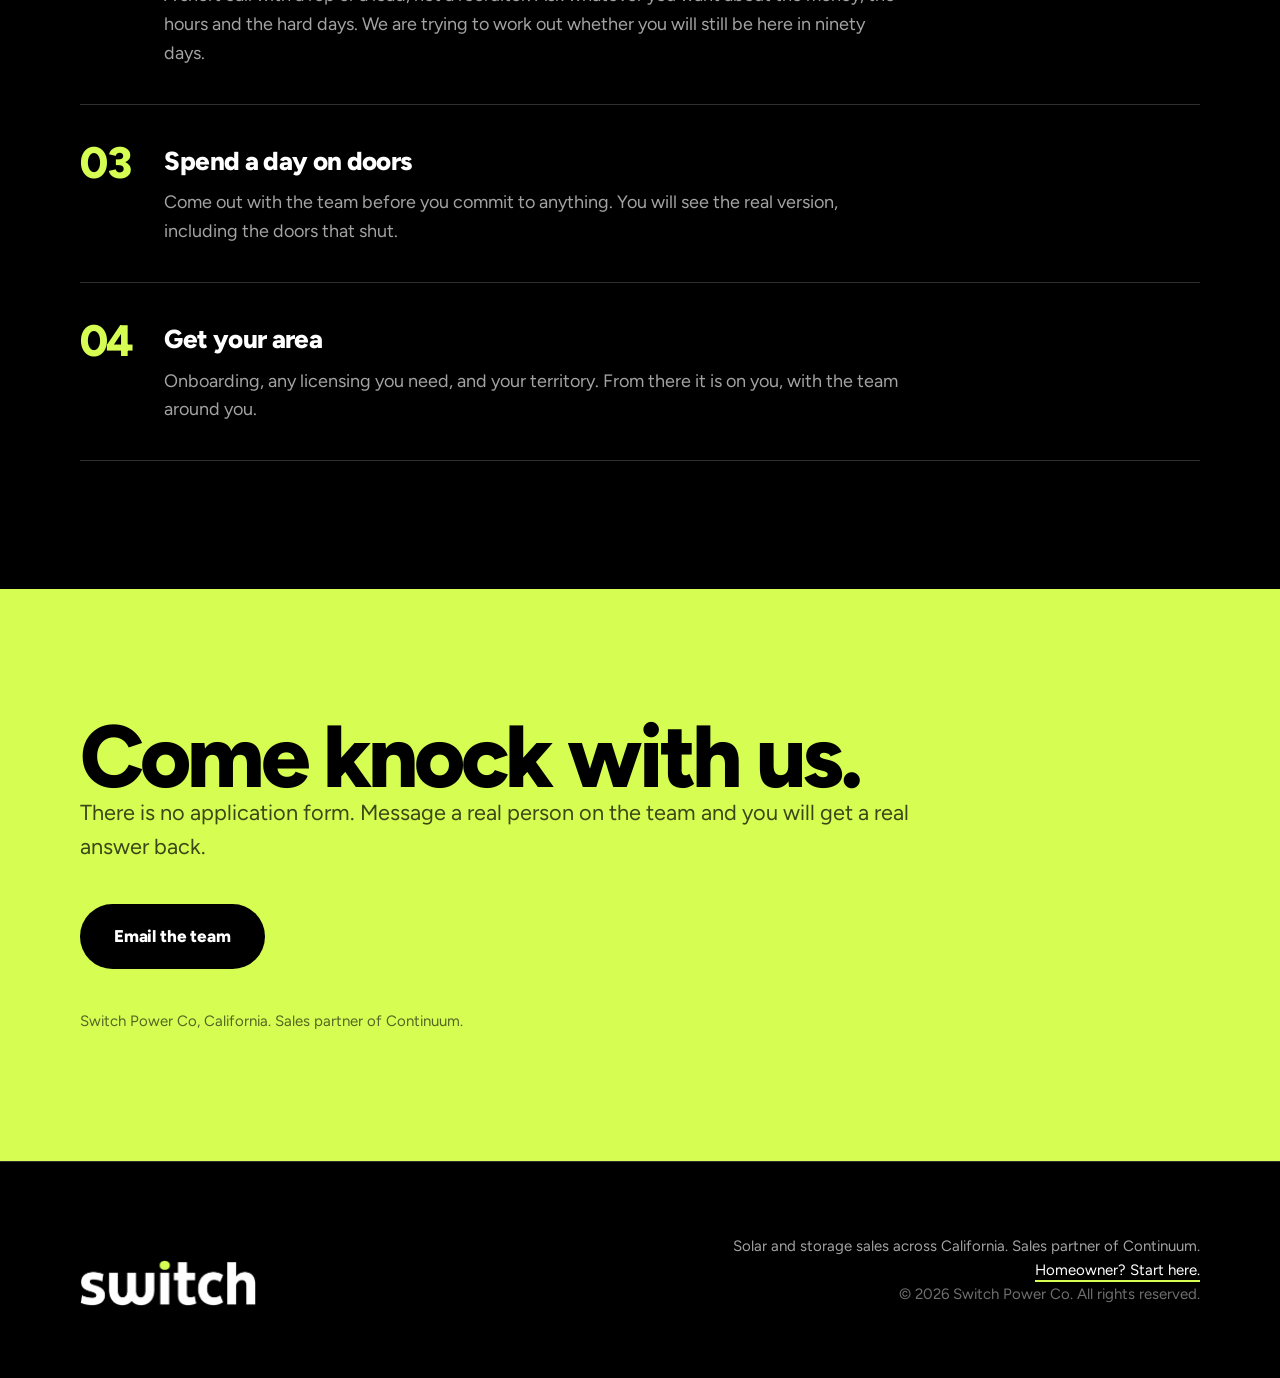
==== commit 99278067: "Describe Continuum and make the two-company split explicit Continuum is a California-based solar and" ====
--- a/index.html
+++ b/index.html
@@ -150,8 +150,21 @@
   <section class="slab slab--ink partner">
     <div class="wrap">
       <h2 class="h2">We are a sales partner of Continuum</h2>
-      <p class="lede lede--ink">Switch Power Co is the sales team. Continuum is the company behind the product our customers get: solar and storage, engineered, permitted and installed.</p>
-      <p class="lede lede--ink"><!-- TODO: Two or three sentences about Continuum — what they install, where they operate, how long they have been doing it. -->That split is the reason this works as a place to sell. You are selling something that gets installed properly by people whose job that is. You are not chasing a permit on your day off or apologizing to a customer for a crew you do not manage.</p>
+      <p class="lede lede--ink">Switch Power Co and Continuum are two separate companies. We sell. They build. Continuum is a California-based solar and storage EPC — engineering, procurement and construction — with more than twenty years behind them, and they are the ones who design, permit, install and service every system we write.</p>
+
+      <div class="compare">
+        <div class="compare__col">
+          <h3 class="compare__h">Switch Power Co</h3>
+          <p>The doors and the conversation. We knock, we run the appointment, we design the system and we write the deal.</p>
+        </div>
+        <div class="compare__col compare__col--now">
+          <h3 class="compare__h">Continuum</h3>
+          <p>Everything after the signature. Engineering, permitting, equipment, installation, inspection, and service for as long as the system is on the roof.</p>
+        </div>
+      </div>
+
+      <p class="lede lede--ink">That split matters to you more than it sounds like it should. Every deal you close goes to a crew whose entire business is code-compliant work done right the first time. You are not losing a Saturday to a permit you cannot fix, and you are not apologizing for an install you did not manage.</p>
+      <p class="lede lede--ink">It also protects the part of your income that compounds. Continuum treats homeowners the way you would want your own family treated, and they are built to still be here in twenty years to service what they put up. That is what makes a customer comfortable handing you their brother's number — and referrals are where this job stops being cold and starts being a business.</p>
     </div>
   </section>
 
--- a/styles.css
+++ b/styles.css
@@ -604,3 +604,23 @@
 }
 
 .nav__link, .btn { white-space: nowrap; }
+
+/* split block on a white slab */
+
+.compare--paper {
+  border-top-color: var(--hair);
+  border-bottom-color: var(--hair);
+}
+.compare--paper .compare__col + .compare__col { border-top-color: var(--hair); }
+.compare--paper .compare__h { color: var(--grey); }
+.compare--paper .compare__col--now .compare__h { color: var(--volt-deep); }
+.compare--paper .compare__col p { color: var(--grey); }
+.compare--paper .compare__col--now p { color: var(--ink); }
+
+@media (min-width: 52rem) {
+  .compare--paper .compare__col--now { border-left-color: var(--hair); }
+}
+
+/* prose that follows a split block needs its own top margin, since the
+   .lede + .lede adjacency no longer applies across it */
+.compare + .lede { margin-top: clamp(2rem, 4vw, 2.75rem); }
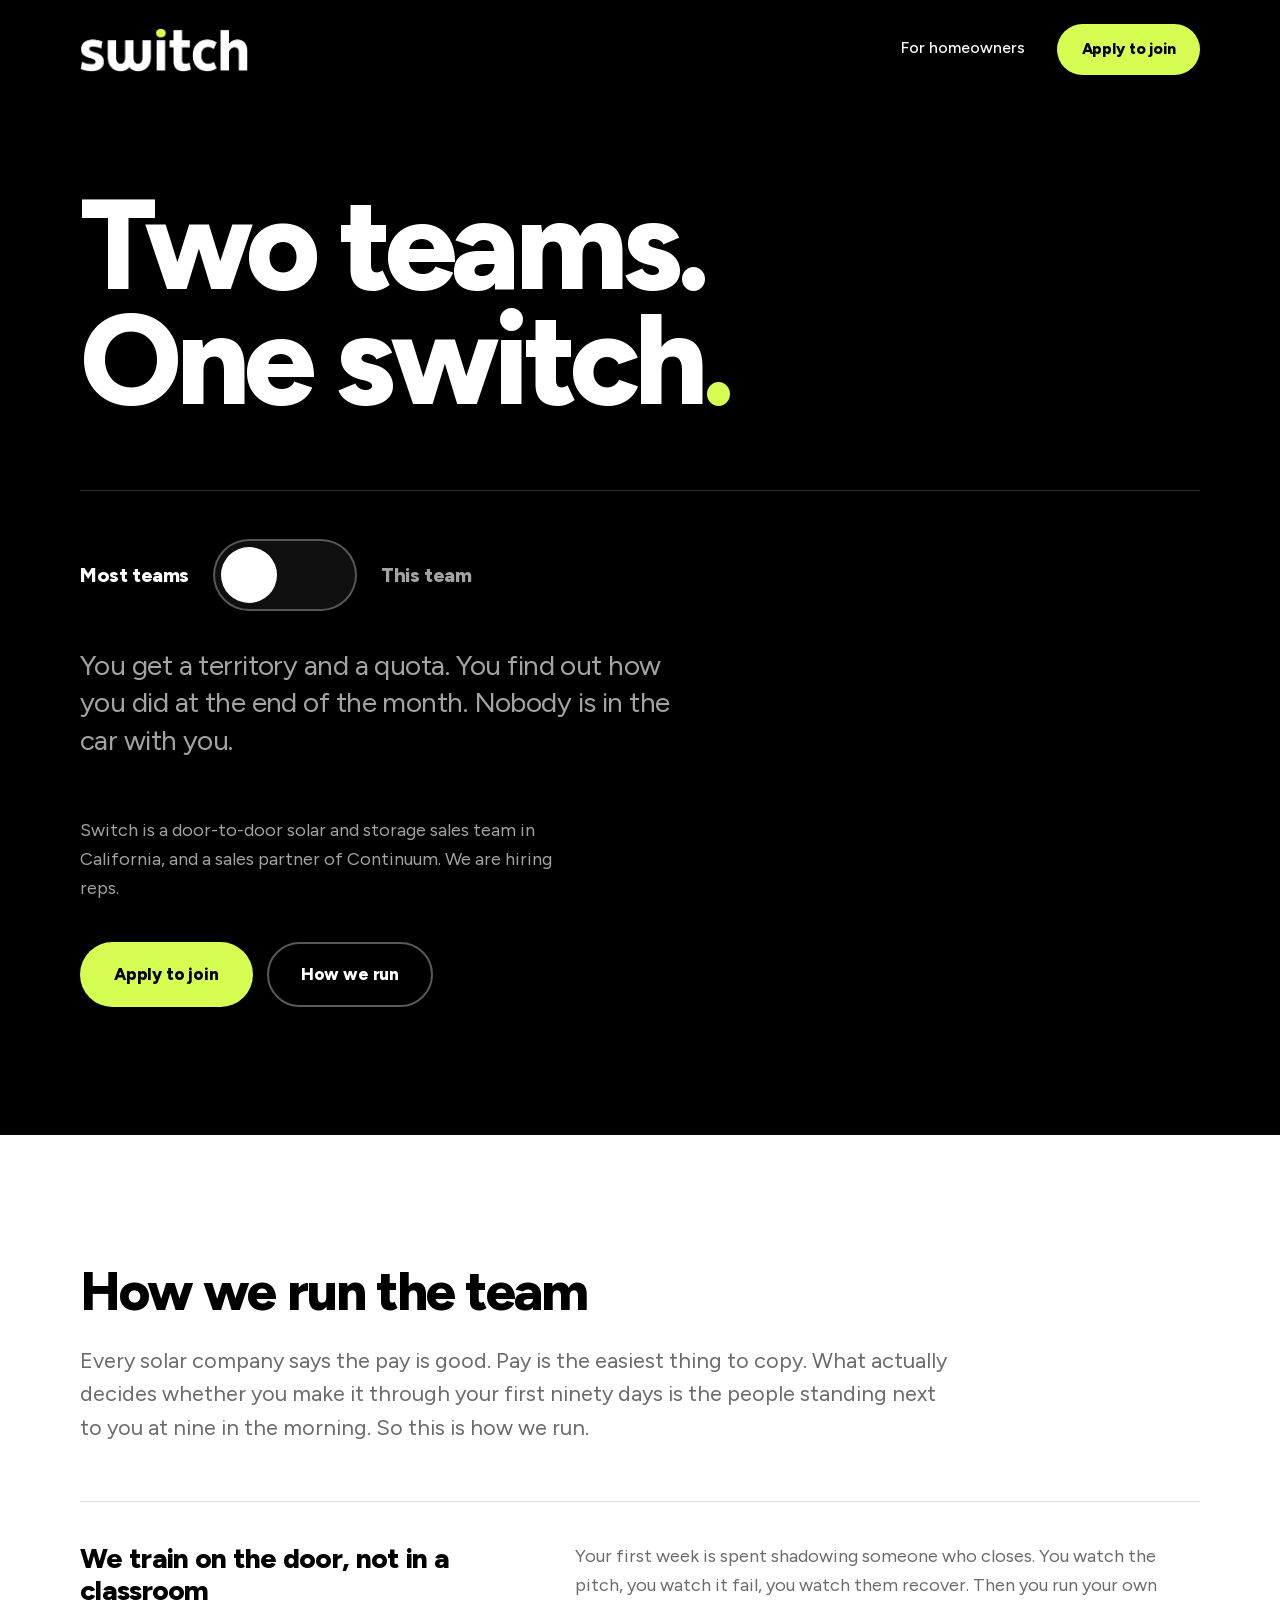
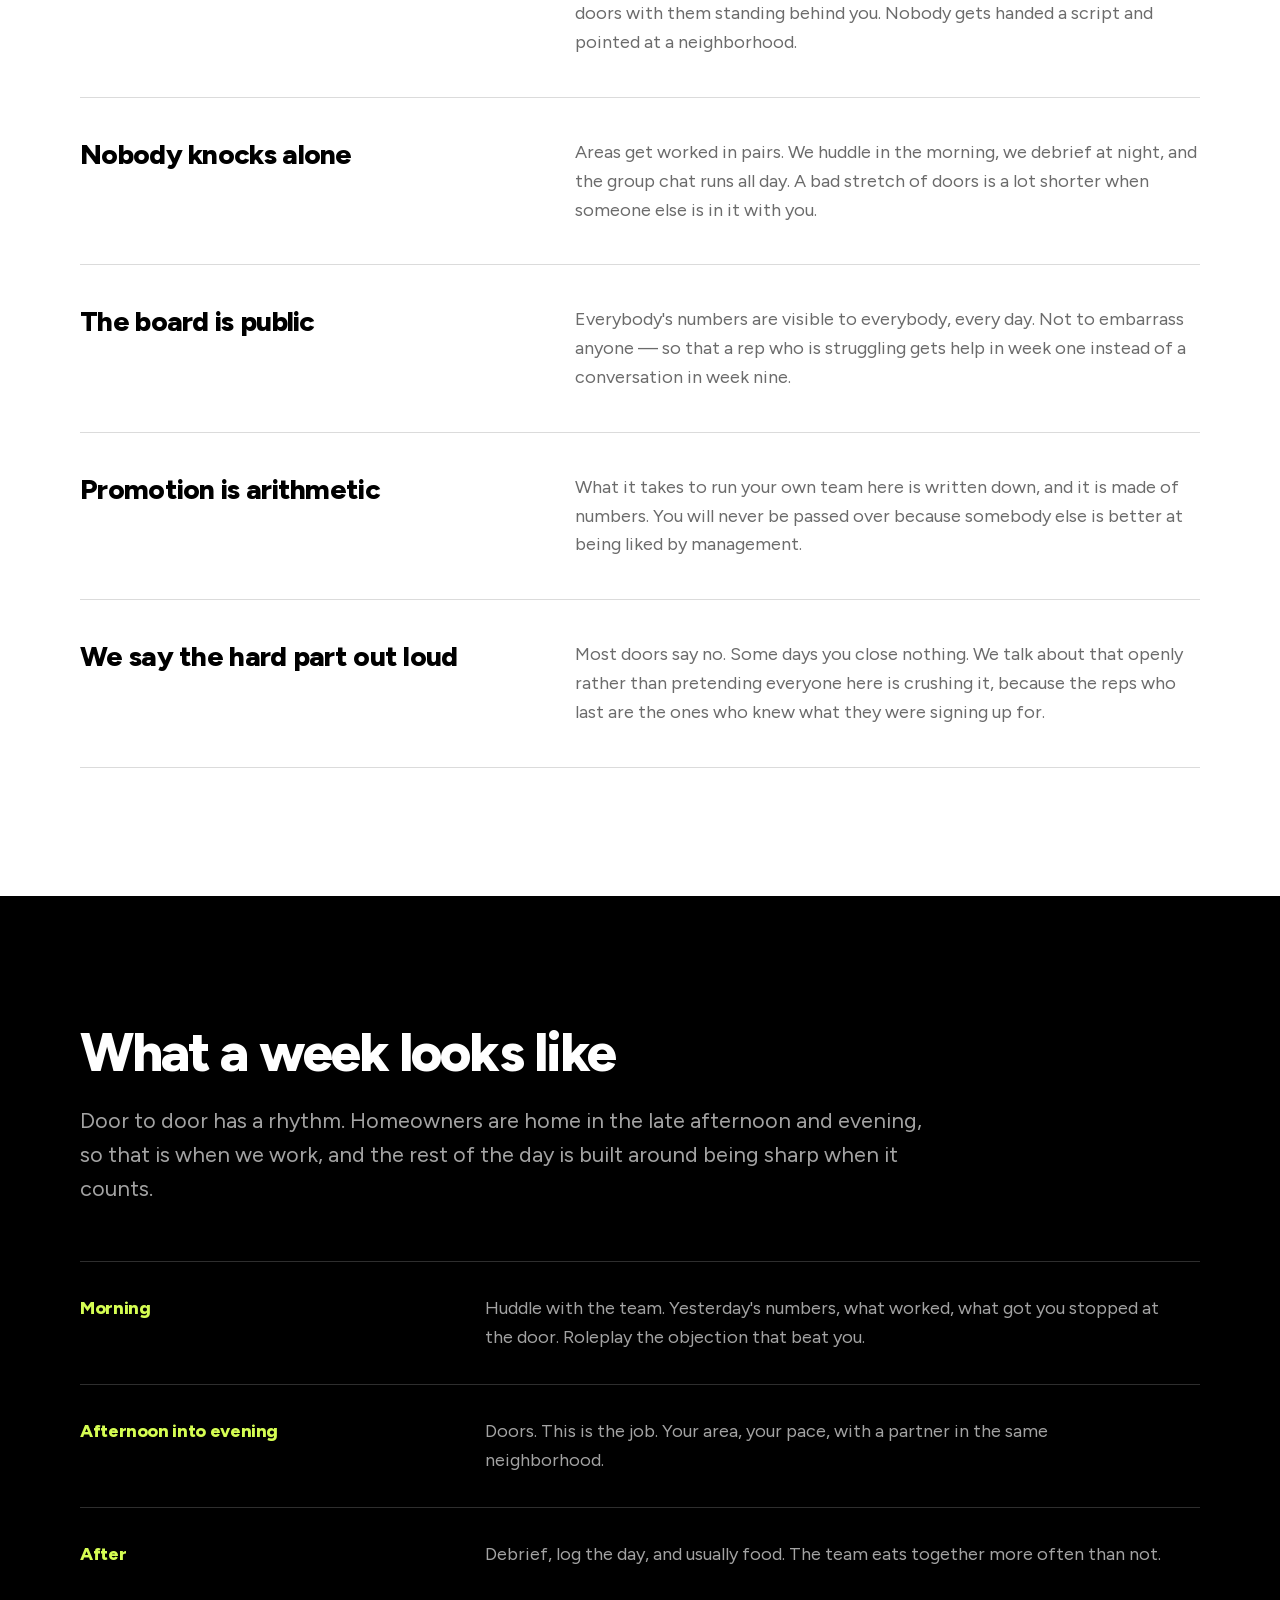
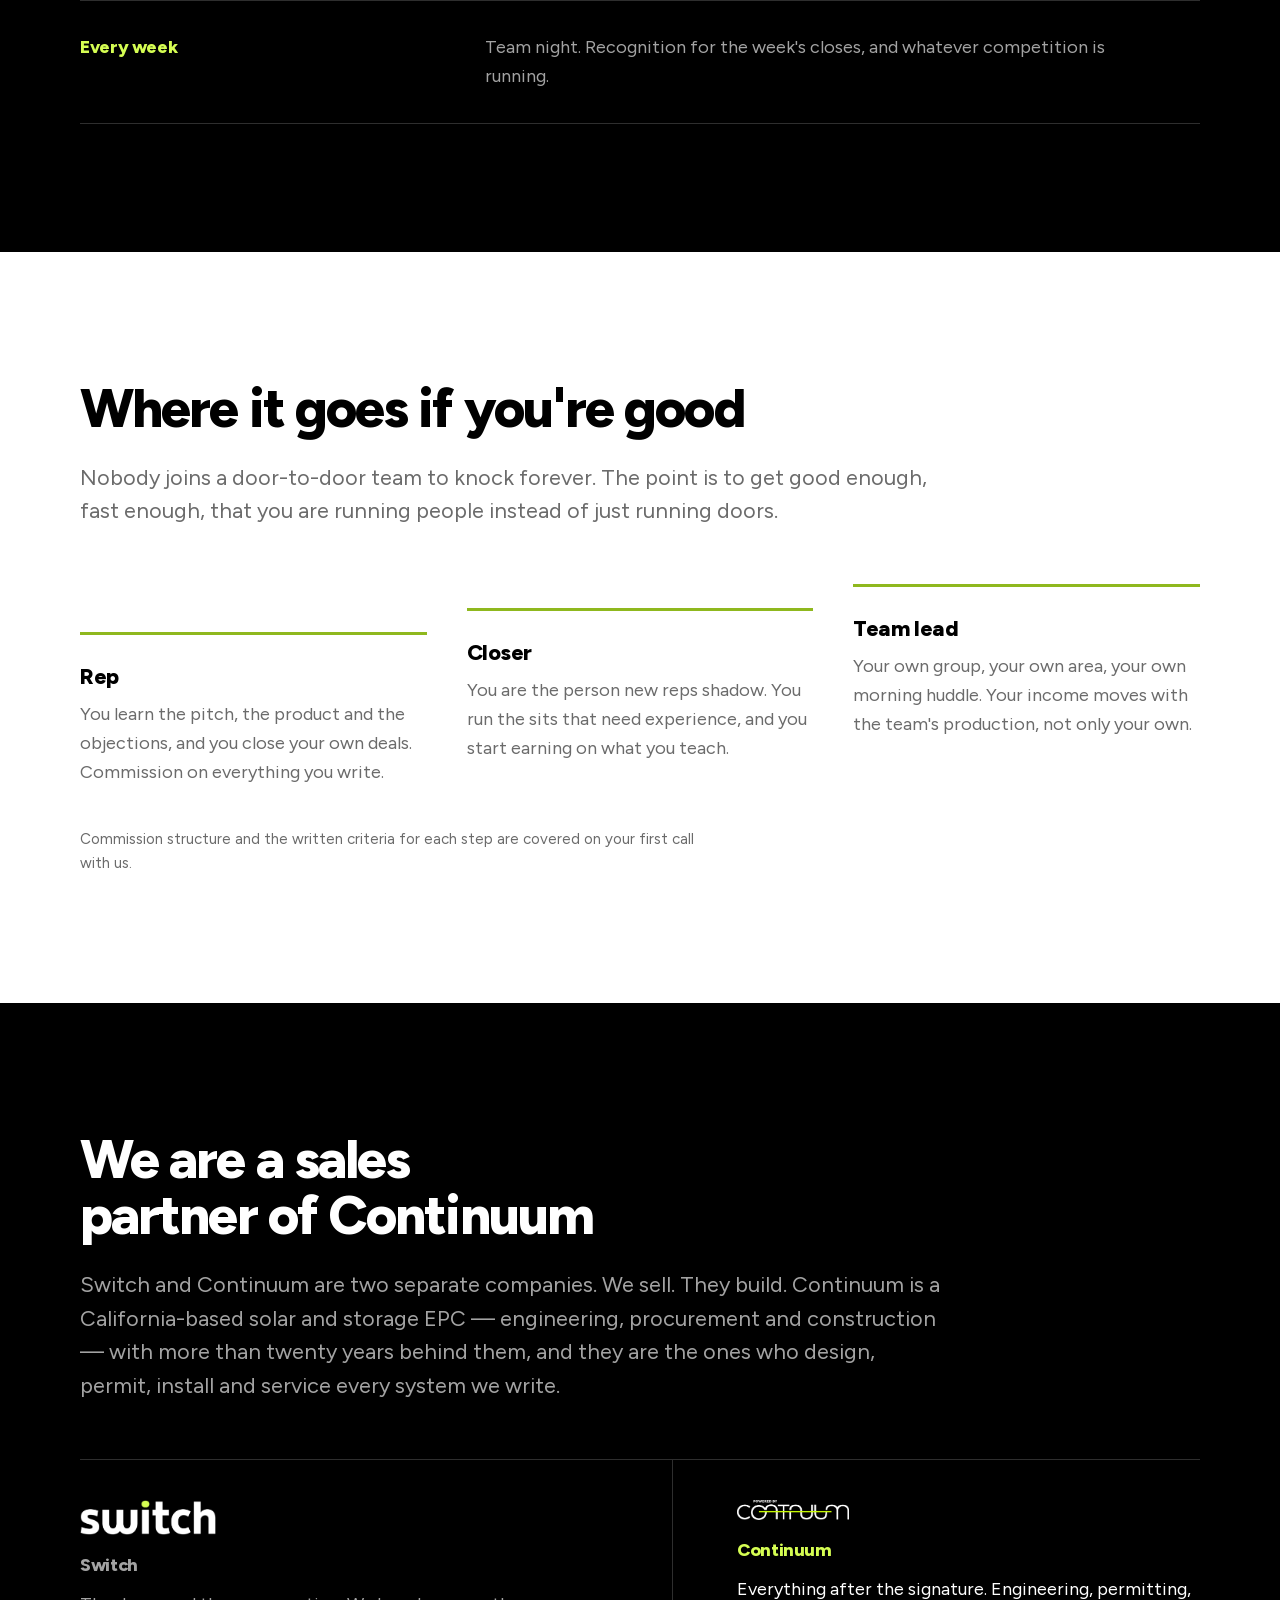
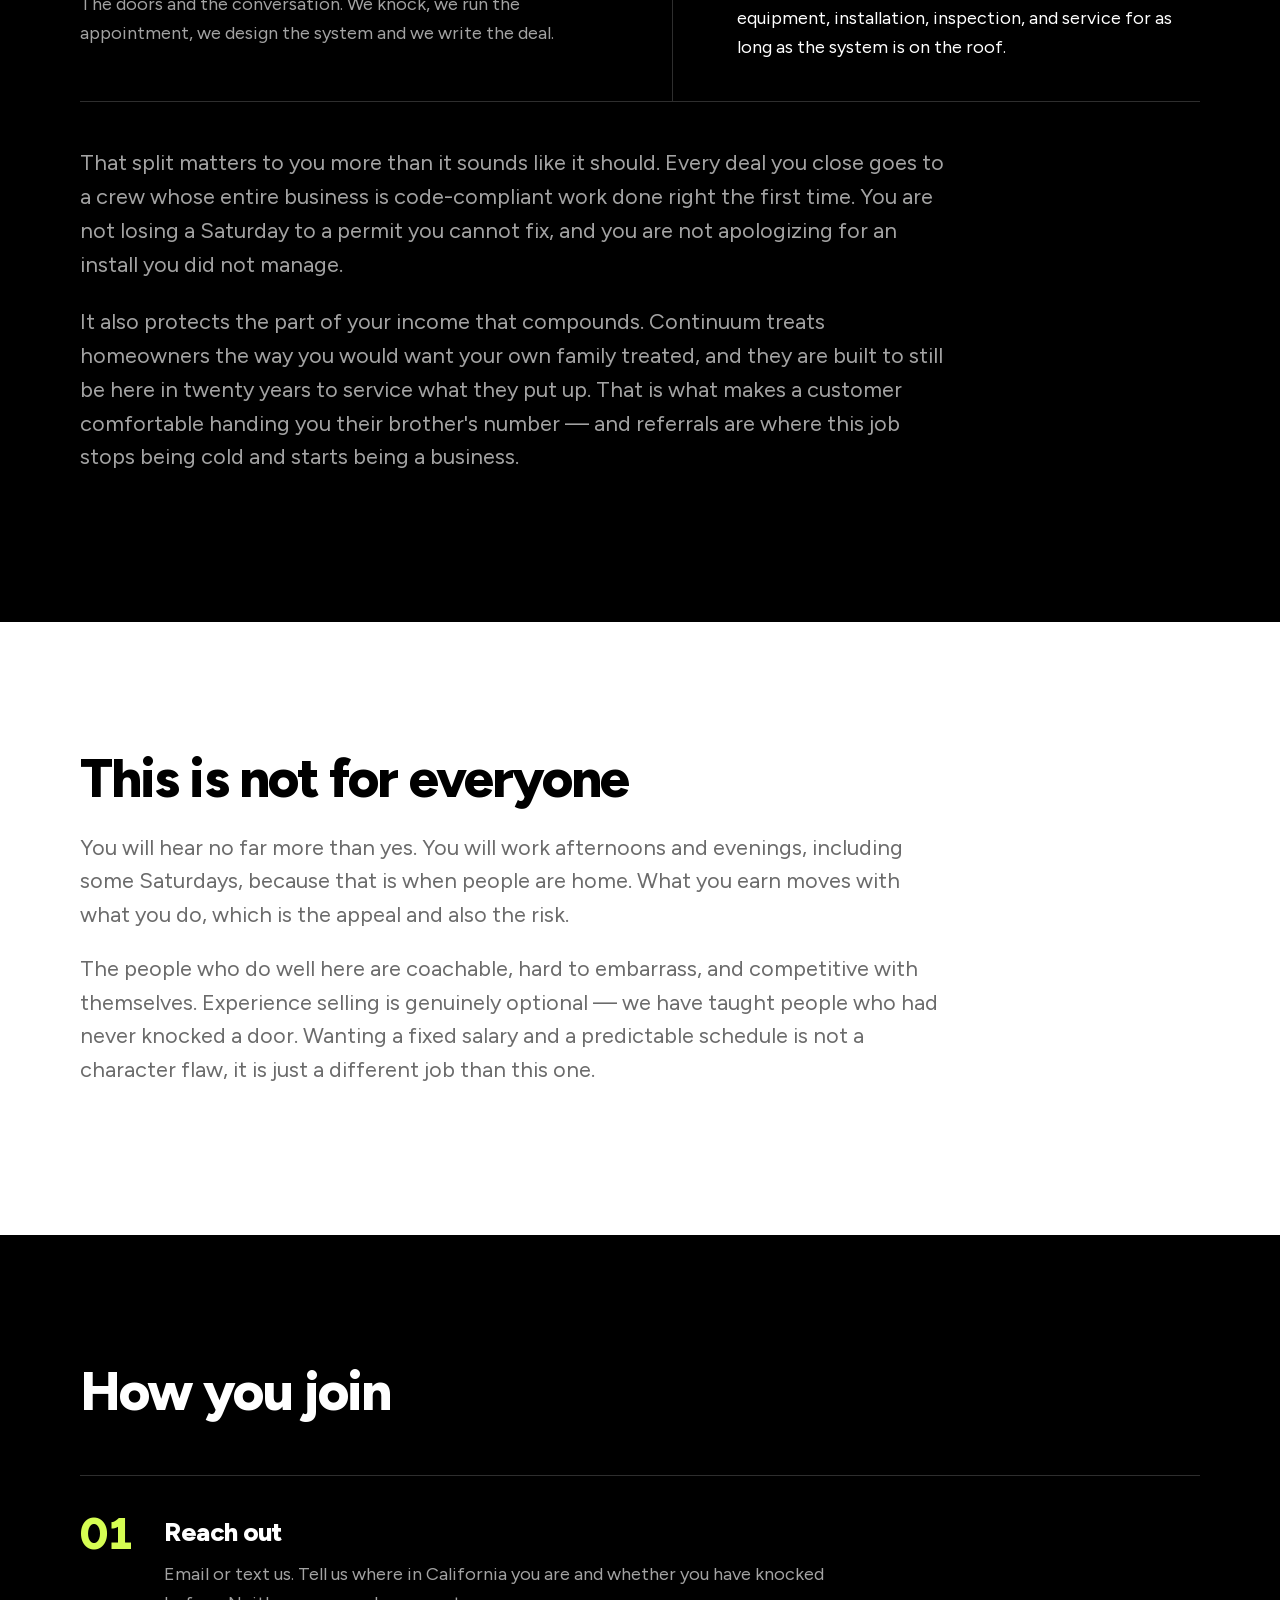
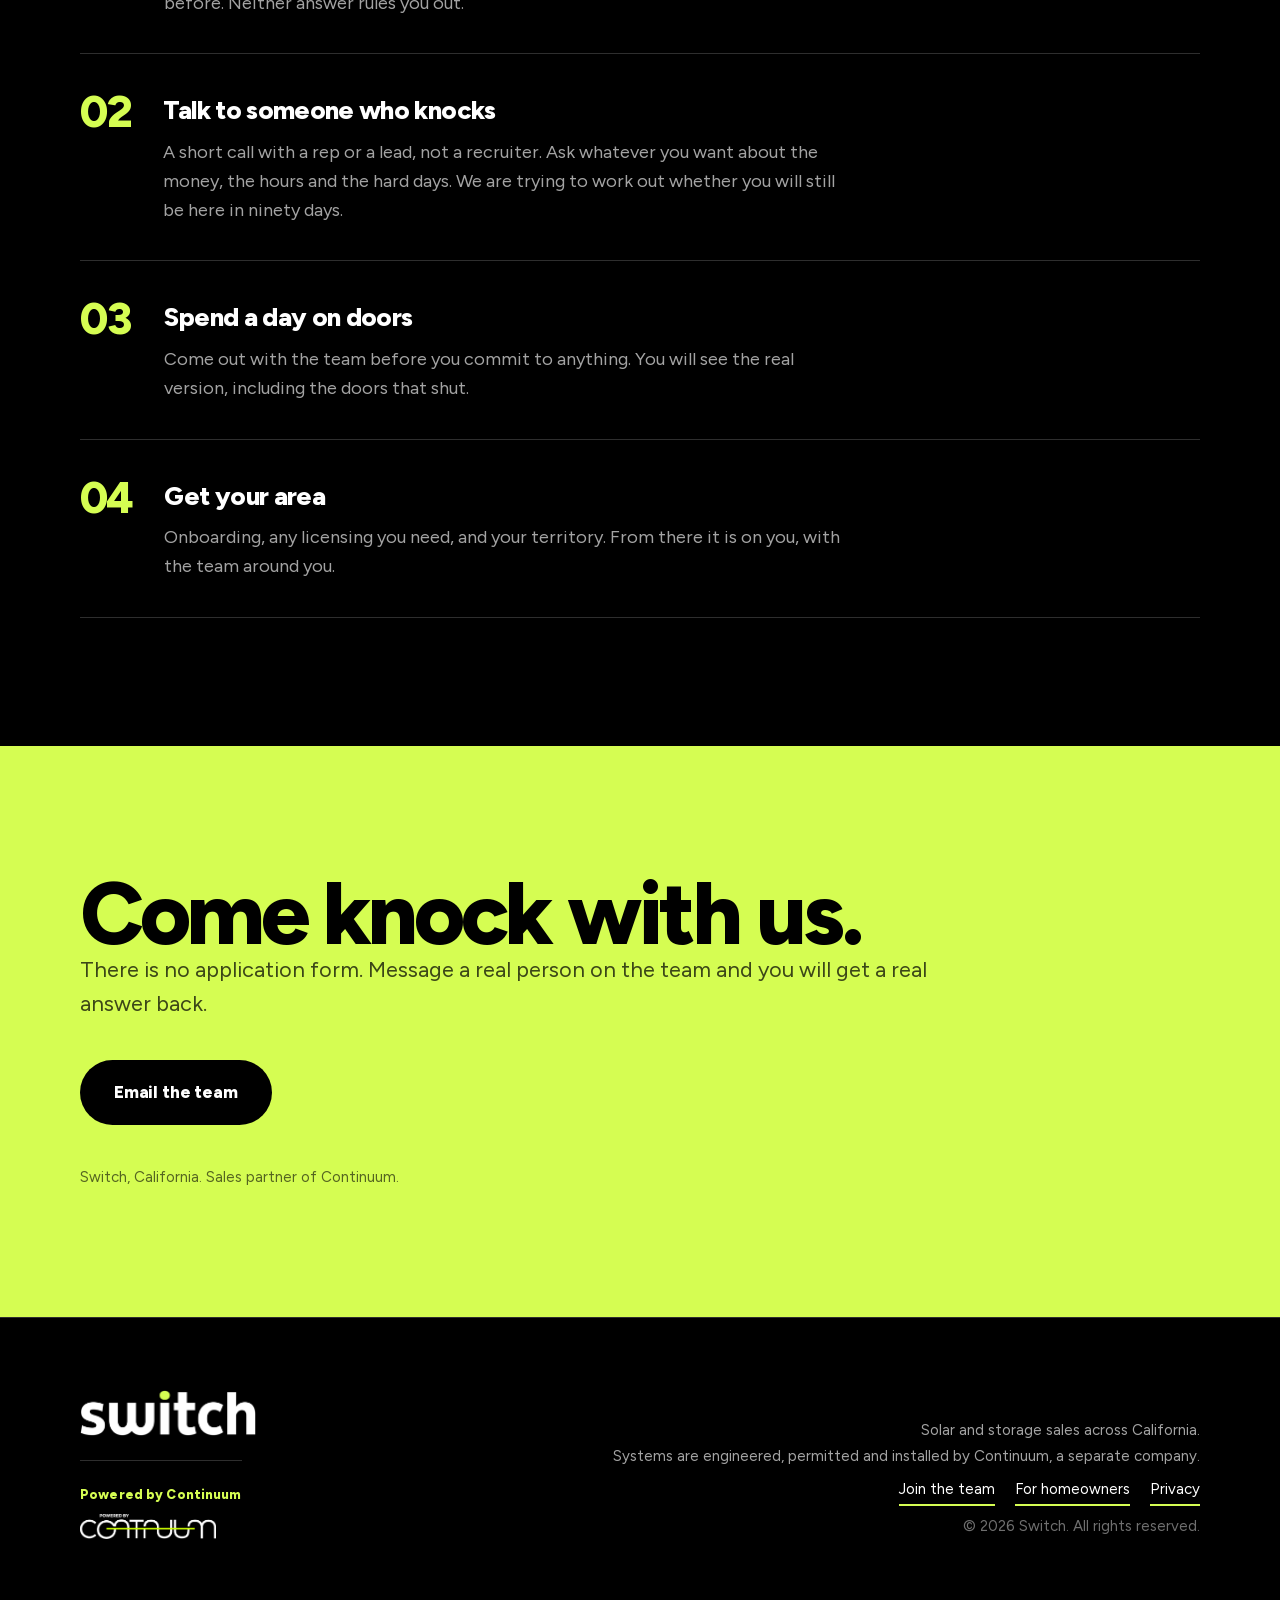
==== commit 95e8eb37: "Rename to Switch, add privacy page, self-host font, add Continuum mark Company name is Switch, not S" ====
--- a/index.html
+++ b/index.html
@@ -3,19 +3,17 @@
 <head>
 <meta charset="utf-8">
 <meta name="viewport" content="width=device-width, initial-scale=1">
-<title>Switch Power Co — Solar sales team hiring in California</title>
-<meta name="description" content="Switch Power Co is a door-to-door solar and storage sales team in California and a sales partner of Continuum. We train reps on the door, promote on results, and we're hiring.">
+<title>Switch — Solar sales team hiring in California</title>
+<meta name="description" content="Switch is a door-to-door solar and storage sales team in California and a sales partner of Continuum. We train reps on the door, promote on results, and we're hiring.">
 <link rel="canonical" href="https://switchpowerco.com/">
 <link rel="icon" href="assets/favicon.svg" type="image/svg+xml">
 <meta property="og:type" content="website">
 <meta property="og:url" content="https://switchpowerco.com/">
-<meta property="og:title" content="Switch Power Co — Solar sales team hiring in California">
+<meta property="og:title" content="Switch — Solar sales team hiring in California">
 <meta property="og:description" content="A door-to-door solar and storage sales team in California. Sales partner of Continuum. We're hiring reps.">
 <meta property="og:image" content="https://switchpowerco.com/assets/og.png">
 <meta name="twitter:card" content="summary_large_image">
-<link rel="preconnect" href="https://fonts.googleapis.com">
-<link rel="preconnect" href="https://fonts.gstatic.com" crossorigin>
-<link rel="stylesheet" href="https://fonts.googleapis.com/css2?family=Figtree:wght@400;500;800&display=swap">
+<link rel="preload" href="assets/fonts/figtree-variable.woff2" as="font" type="font/woff2" crossorigin>
 <link rel="stylesheet" href="styles.css">
 </head>
 <body>
@@ -23,8 +21,8 @@
 
 <header class="nav">
   <div class="wrap nav__inner">
-    <a class="nav__logo" href="/" aria-label="Switch Power Co, home">
-      <img src="assets/logo-light.png" alt="Switch Power Co" width="1411" height="370">
+    <a class="nav__logo" href="/" aria-label="Switch, home">
+      <img src="assets/logo-light.png" alt="Switch" width="1411" height="370">
     </a>
     <nav class="nav__links" aria-label="Main">
       <a class="nav__link" href="homeowners.html">For homeowners</a>
@@ -55,7 +53,7 @@
         </div>
       </div>
 
-      <p class="hero__sub">Switch Power Co is a door-to-door solar and storage sales team in California, and a sales partner of Continuum. We are hiring reps.</p>
+      <p class="hero__sub">Switch is a door-to-door solar and storage sales team in California, and a sales partner of Continuum. We are hiring reps.</p>
 
       <div class="actions">
         <a class="btn btn--volt" href="#apply">Apply to join</a>
@@ -150,14 +148,16 @@
   <section class="slab slab--ink partner">
     <div class="wrap">
       <h2 class="h2">We are a sales partner of Continuum</h2>
-      <p class="lede lede--ink">Switch Power Co and Continuum are two separate companies. We sell. They build. Continuum is a California-based solar and storage EPC — engineering, procurement and construction — with more than twenty years behind them, and they are the ones who design, permit, install and service every system we write.</p>
+      <p class="lede lede--ink">Switch and Continuum are two separate companies. We sell. They build. Continuum is a California-based solar and storage EPC — engineering, procurement and construction — with more than twenty years behind them, and they are the ones who design, permit, install and service every system we write.</p>
 
       <div class="compare">
         <div class="compare__col">
-          <h3 class="compare__h">Switch Power Co</h3>
+          <img class="compare__mark compare__mark--switch" src="assets/logo-light.png" alt="Switch" width="1411" height="370">
+          <h3 class="compare__h">Switch</h3>
           <p>The doors and the conversation. We knock, we run the appointment, we design the system and we write the deal.</p>
         </div>
         <div class="compare__col compare__col--now">
+          <img class="compare__mark" src="assets/continuum-light.png" alt="Powered by Continuum" width="1231" height="225">
           <h3 class="compare__h">Continuum</h3>
           <p>Everything after the signature. Engineering, permitting, equipment, installation, inspection, and service for as long as the system is on the roof.</p>
         </div>
@@ -222,9 +222,9 @@
       <div class="actions">
         <!-- TODO: add a "Text us" button here once there is a real number:
              <a class="btn btn--outline-ink" href="tel:+1XXXXXXXXXX">Text us</a> -->
-        <a class="btn btn--ink" href="mailto:careers@switchpowerco.com?subject=Joining%20the%20Switch%20Power%20Co%20team">Email the team</a>
-      </div>
-      <p class="fineprint fineprint--volt">Switch Power Co, California. Sales partner of Continuum.</p>
+        <a class="btn btn--ink" href="mailto:careers@switchpowerco.com?subject=Joining%20the%20Switch%20team">Email the team</a>
+      </div>
+      <p class="fineprint fineprint--volt">Switch, California. Sales partner of Continuum.</p>
     </div>
   </section>
 
@@ -232,10 +232,20 @@
 
 <footer class="slab slab--ink foot">
   <div class="wrap foot__inner">
-    <img class="foot__logo" src="assets/logo-light.png" alt="Switch Power Co" width="1411" height="370">
-    <p class="foot__meta">Solar and storage sales across California. Sales partner of Continuum.<br>
-    <a class="foot__link" href="homeowners.html">Homeowner? Start here.</a><br>
-    <span class="foot__copy">&copy; <span id="year">2026</span> Switch Power Co. All rights reserved.</span></p>
+    <div class="foot__brand">
+      <img class="foot__logo" src="assets/logo-light.png" alt="Switch" width="1411" height="370">
+      <!-- Continuum's approved Color/Reverse lock-up. The brand guide forbids
+           stretching, recolouring or recreating it, and "POWERED BY" is part of
+           the mark. Kept deliberately smaller than the Switch wordmark. -->
+      <div class="foot__partner">
+        <p class="foot__partner-label">Powered by Continuum</p>
+        <img class="foot__partner-logo" src="assets/continuum-light.png" alt="Continuum" width="1231" height="225">
+      </div>
+    </div>
+    <p class="foot__meta">Solar and storage sales across California.<br>
+    Systems are engineered, permitted and installed by Continuum, a separate company.<br>
+    <span class="foot__links"><a class="foot__link" href="index.html">Join the team</a><a class="foot__link" href="homeowners.html">For homeowners</a><a class="foot__link" href="privacy.html">Privacy</a></span><br>
+    <span class="foot__copy">&copy; <span id="year">2026</span> Switch. All rights reserved.</span></p>
   </div>
 </footer>
 
--- a/styles.css
+++ b/styles.css
@@ -1,3 +1,14 @@
+/* Figtree, self-hosted. Open Font Licence. One variable file covers every
+   weight used here. Self-hosted rather than loaded from Google so that no
+   visitor request ever reaches a third party. */
+@font-face {
+  font-family: "Figtree";
+  font-style: normal;
+  font-weight: 300 900;
+  font-display: swap;
+  src: url("assets/fonts/figtree-variable.woff2") format("woff2");
+}
+
 /* ============================================================
    Switch Power Co
    Palette and construction come from the wordmark itself:
@@ -399,16 +410,42 @@
 .foot { padding-block: clamp(3rem, 6vw, 4.5rem); border-top: 1px solid var(--hair-ink); }
 .foot__inner {
   display: grid;
-  gap: 1.75rem;
+  gap: 2rem;
   align-items: end;
 }
+.foot__brand { display: grid; gap: 1.5rem; justify-items: start; }
 .foot__logo { width: clamp(8rem, 20vw, 11rem); }
-.foot__meta { margin: 0; color: var(--grey-ink); font-size: .9375rem; line-height: 1.6; }
+
+/* Continuum's mark sits under ours and is held deliberately smaller than the
+   Switch wordmark in both width and rendered height. Do not enlarge it past
+   the Switch logo, and do not recolour it — see their brand guide. */
+/* Spacing lives on the wrapper so the <img> box measures the artwork itself,
+   which keeps the "never larger than the Switch wordmark" rule verifiable. */
+.foot__partner {
+  padding-top: 1.5rem;
+  border-top: 1px solid var(--hair-ink);
+}
+/* The "POWERED BY" inside Continuum's lock-up renders ~3px tall at any size
+   that stays under the Switch wordmark, and the brand guide forbids altering
+   the artwork. So the credit is also set as real text, which is legible,
+   selectable and readable by screen readers. */
+.foot__partner-label {
+  margin: 0 0 .5rem;
+  font-size: .8125rem;
+  font-weight: 800;
+  letter-spacing: .01em;
+  color: var(--volt);
+}
+.foot__partner-logo { width: clamp(6.5rem, 15vw, 8.5rem); }
+
+.foot__meta { margin: 0; color: var(--grey-ink); font-size: .9375rem; line-height: 1.7; }
 .foot__copy { color: #6F6F6F; }
+.foot__links { display: inline-flex; flex-wrap: wrap; gap: 1.25rem; padding-block: .5rem; }
 
 @media (min-width: 52rem) {
   .foot__inner { grid-template-columns: auto 1fr; gap: 3rem; justify-items: start; }
   .foot__meta { text-align: right; justify-self: end; }
+  .foot__links { justify-content: flex-end; }
 }
 
 /* ---------- motion ---------- */
@@ -624,3 +661,24 @@
 /* prose that follows a split block needs its own top margin, since the
    .lede + .lede adjacency no longer applies across it */
 .compare + .lede { margin-top: clamp(2rem, 4vw, 2.75rem); }
+
+
+.inline-link {
+  color: inherit;
+  text-decoration: none;
+  border-bottom: 2px solid var(--volt-deep);
+  padding-bottom: 1px;
+}
+.inline-link:hover { border-bottom-color: var(--ink); }
+
+
+/* Continuum's mark inside the split block. Same rule as the footer: never
+   larger than the Switch wordmark, never recoloured. */
+.compare__mark {
+  width: clamp(5.5rem, 12vw, 7rem);
+  margin-bottom: 1rem;
+}
+
+/* Switch's own mark in the split block, paired with Continuum's. Sized so the
+   Switch wordmark always reads larger than the Continuum lock-up beside it. */
+.compare__mark--switch { width: clamp(6.5rem, 15vw, 8.5rem); }
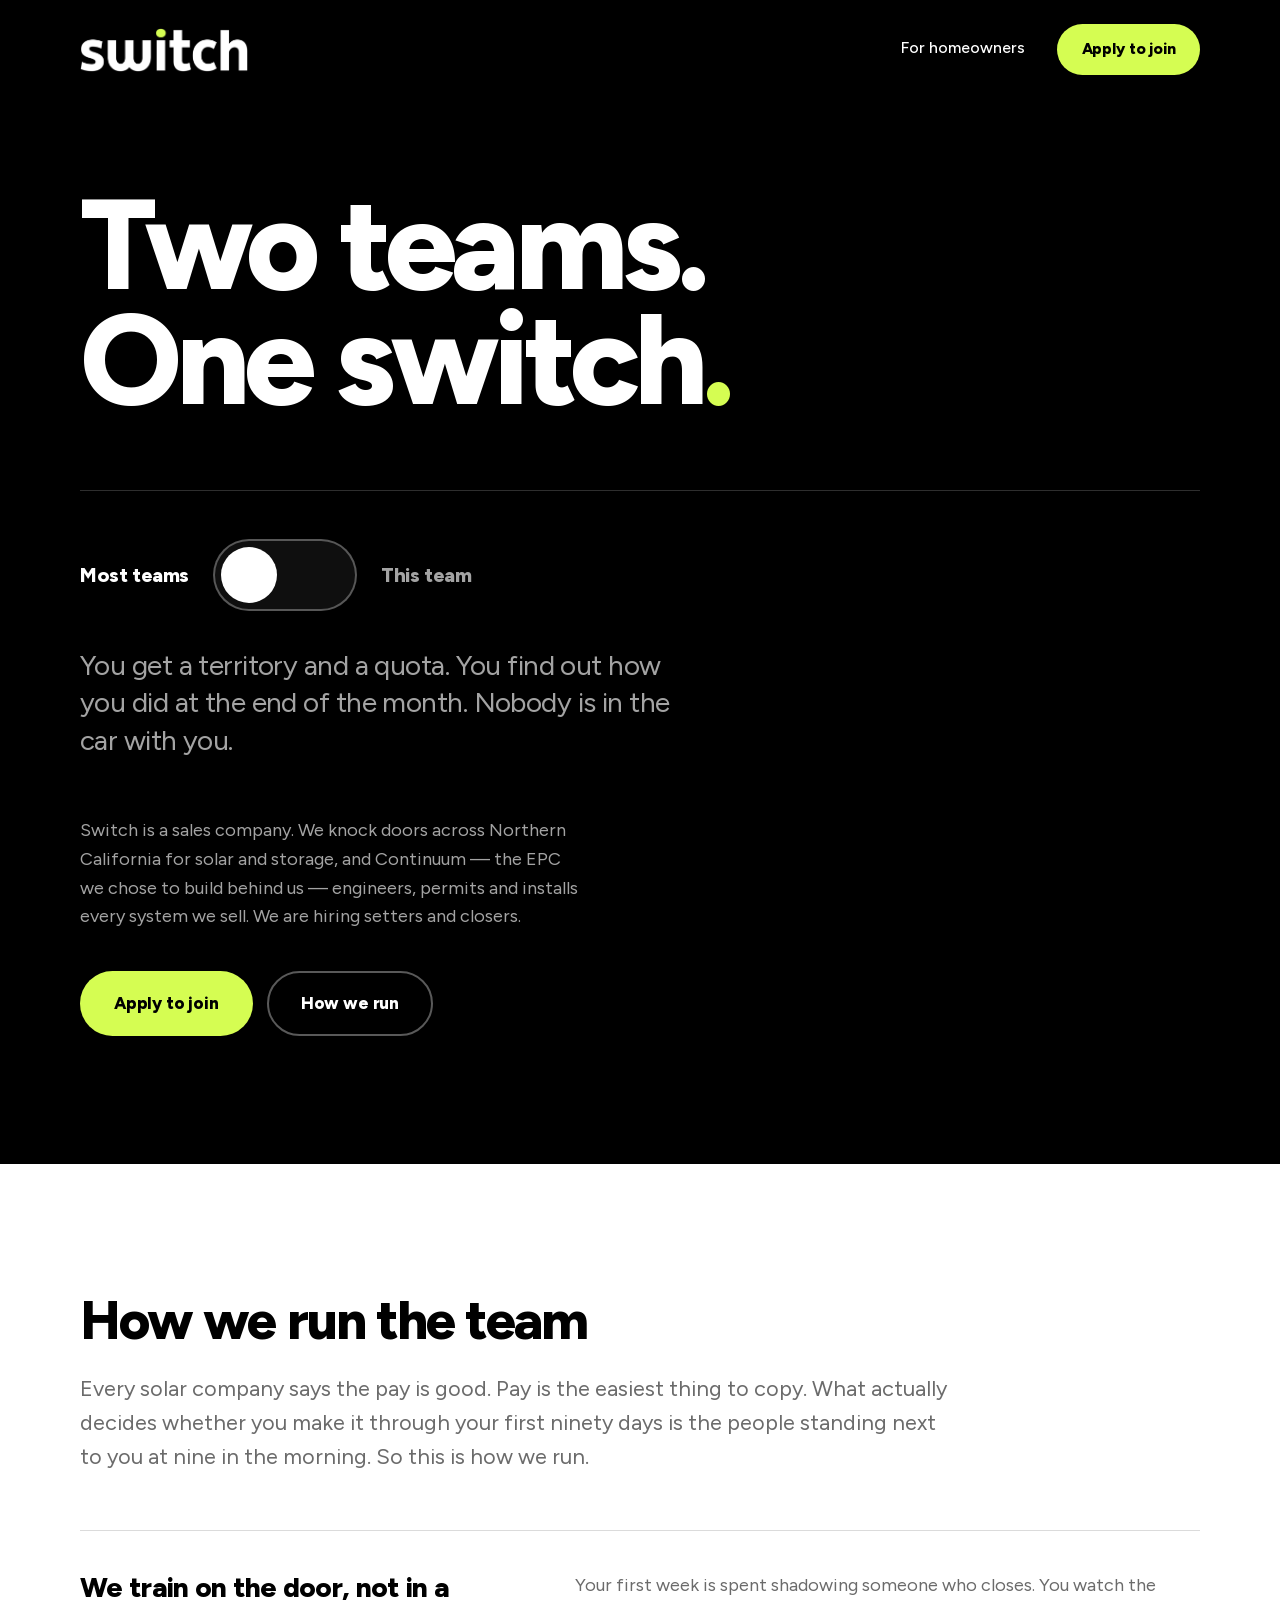
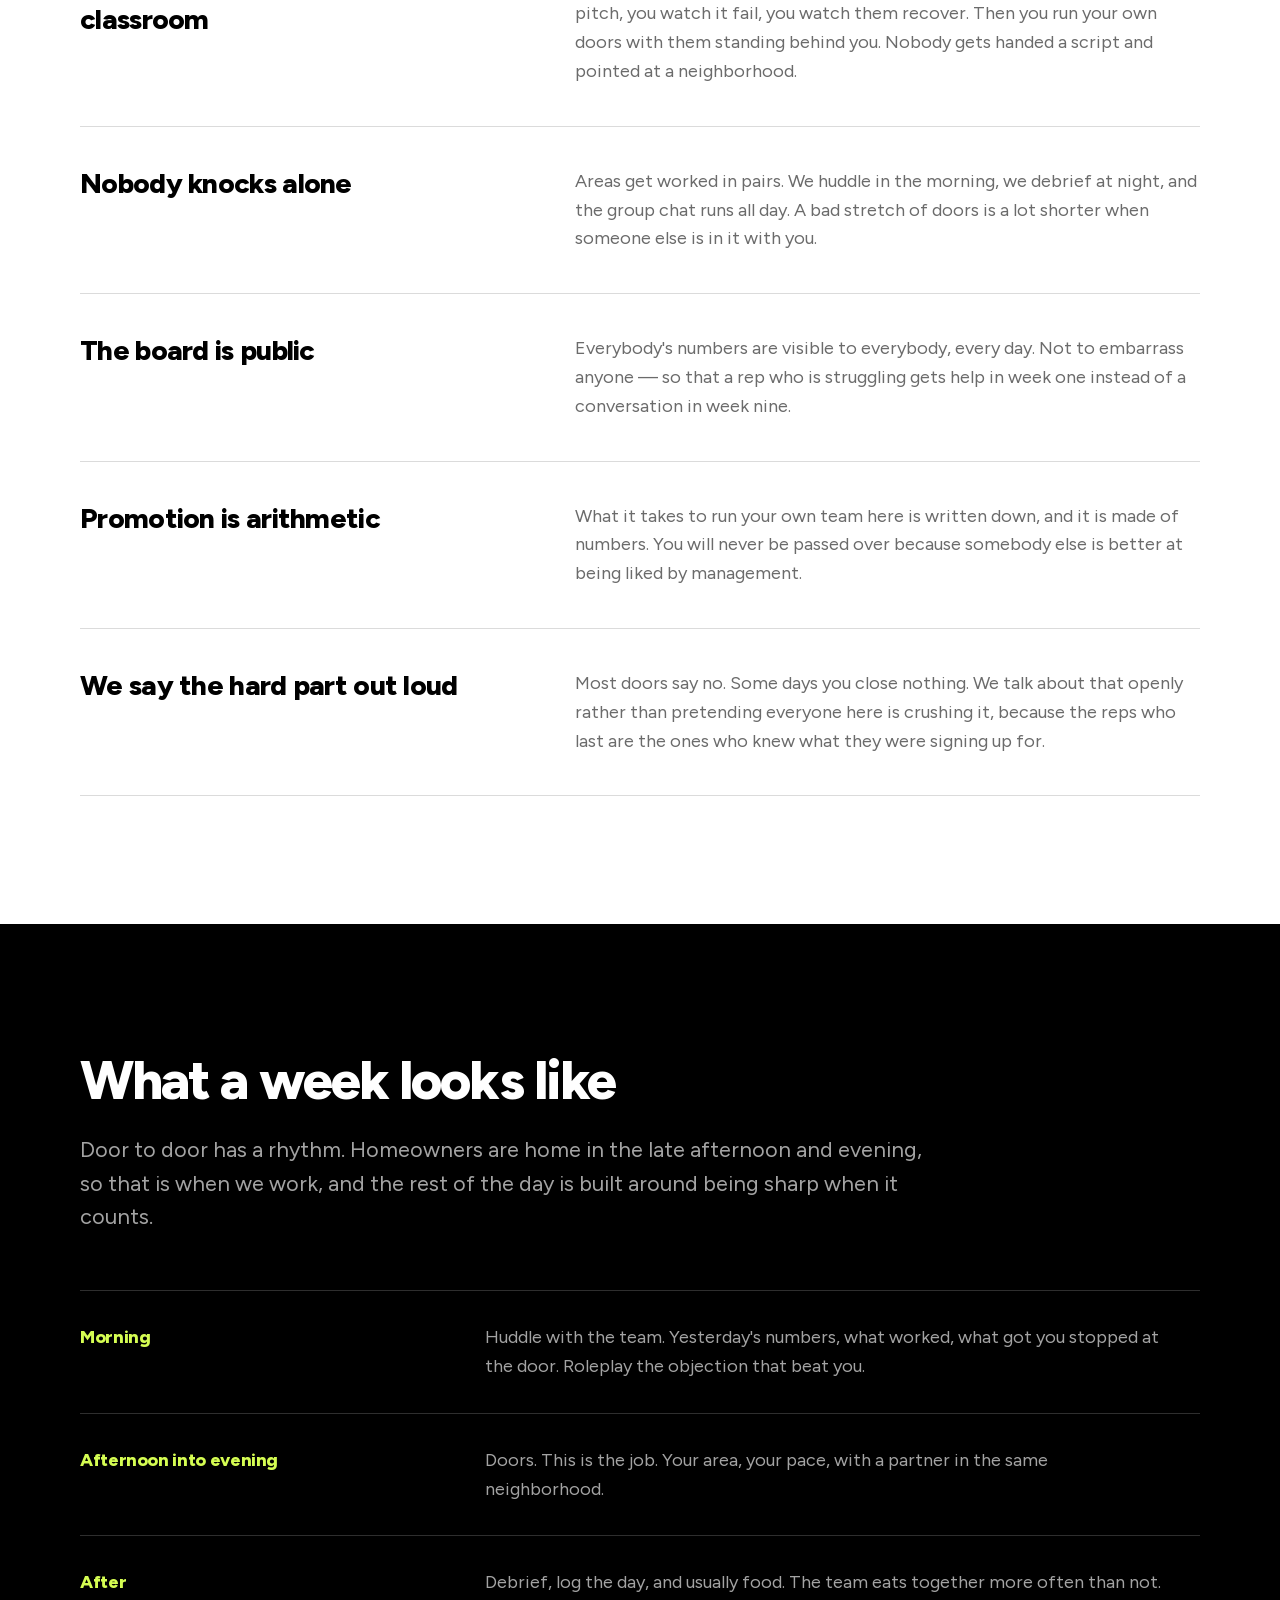
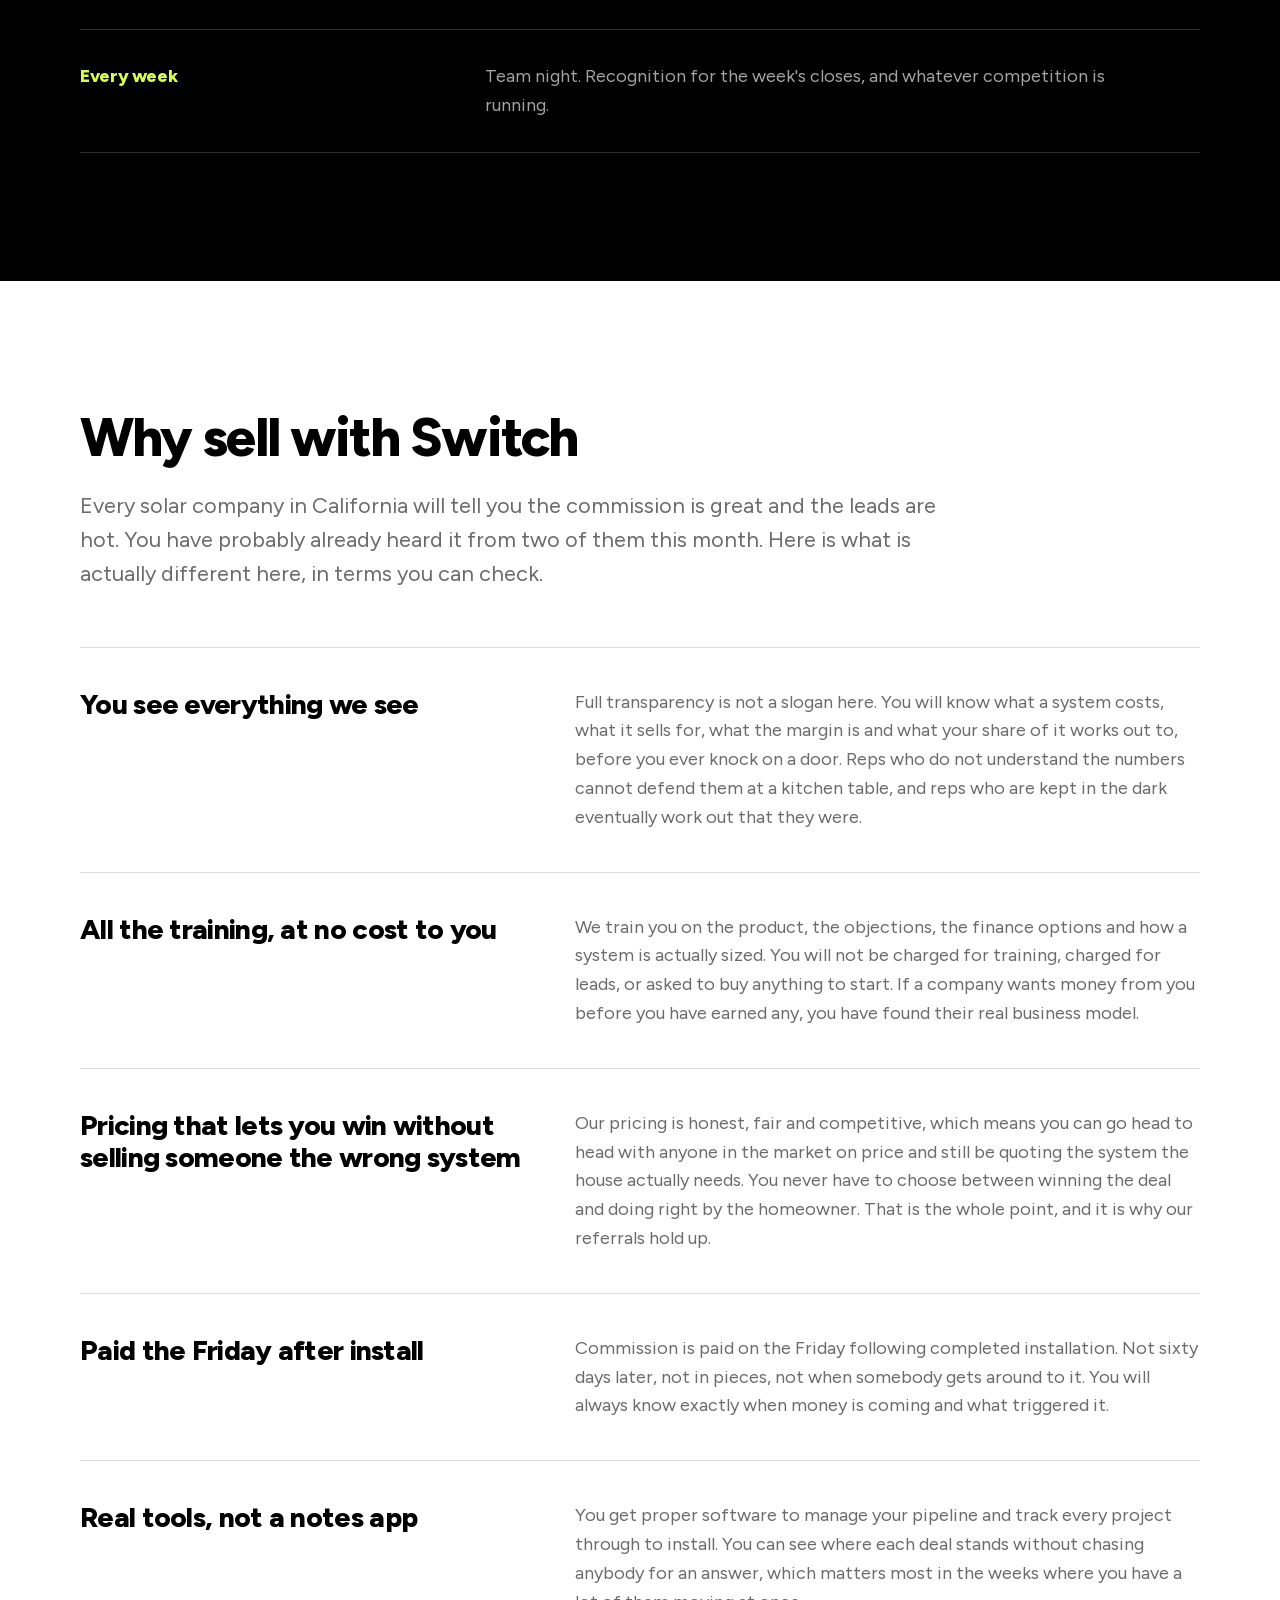
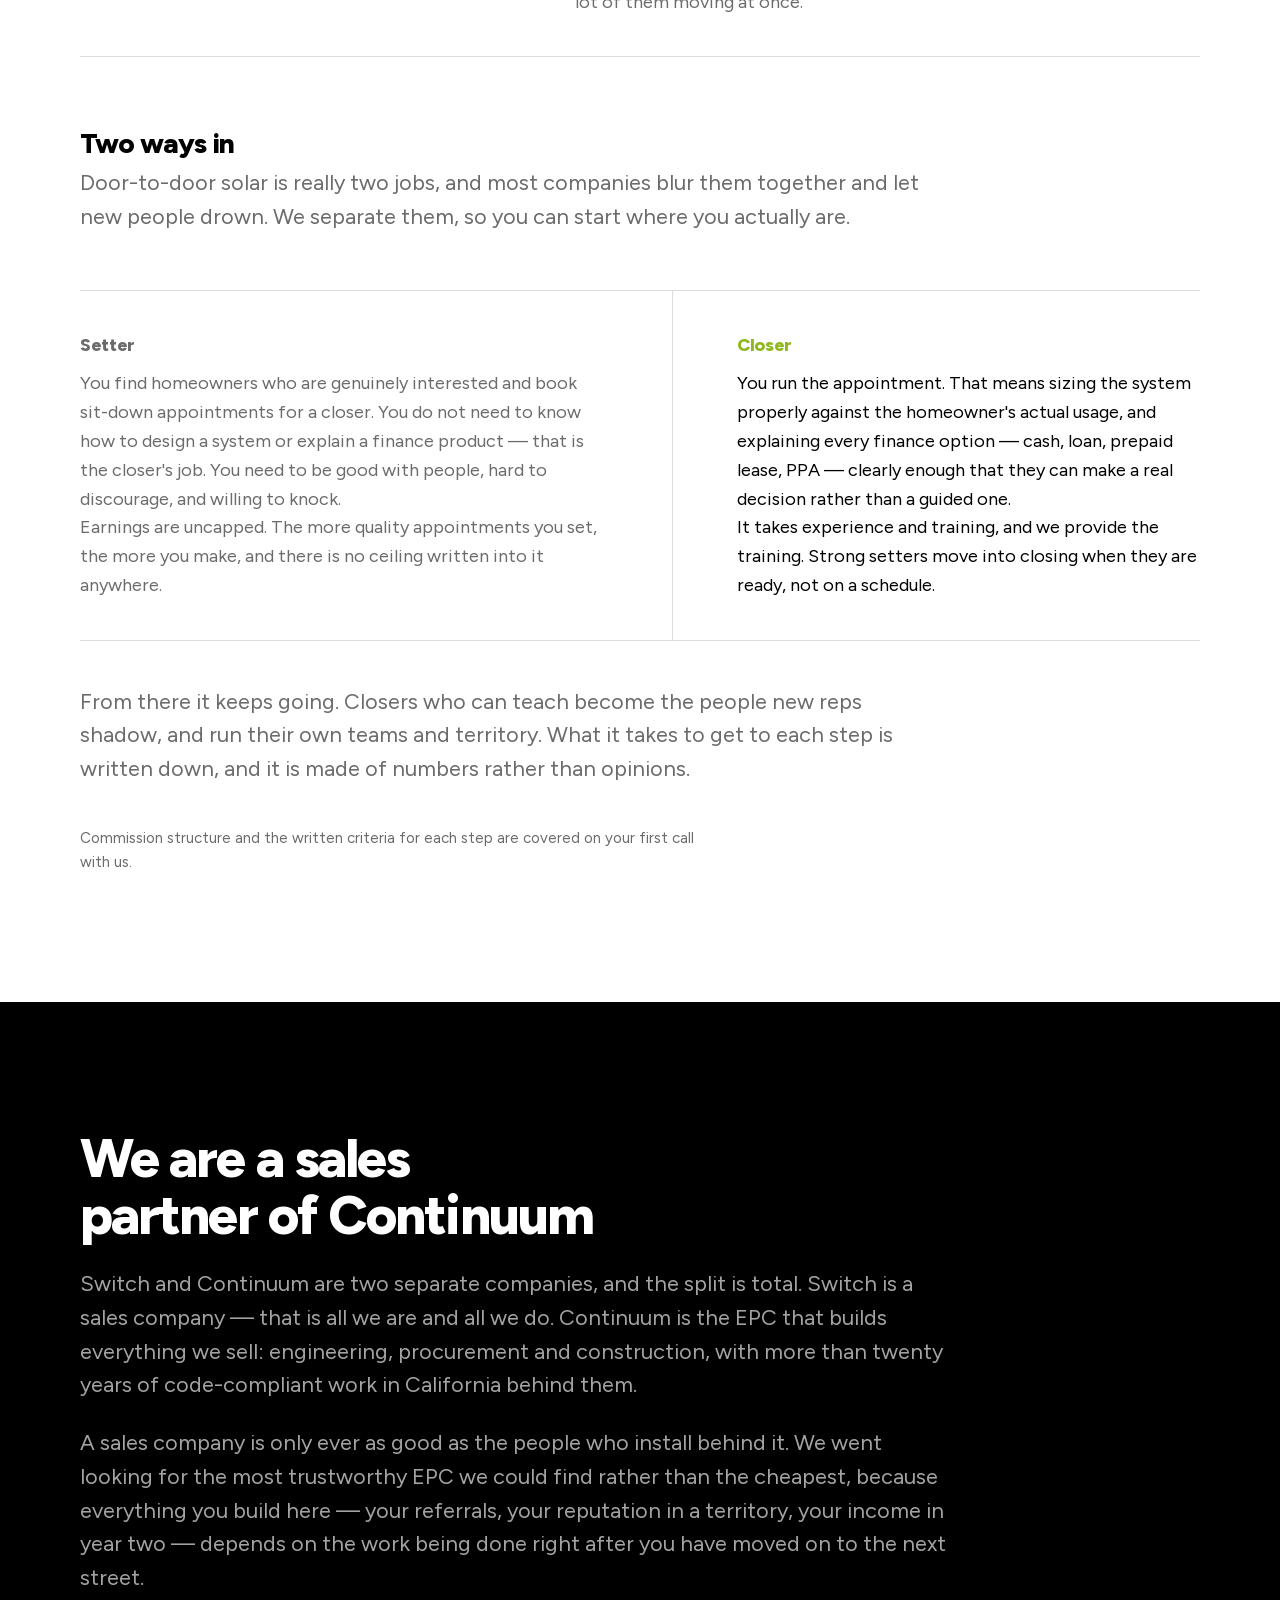
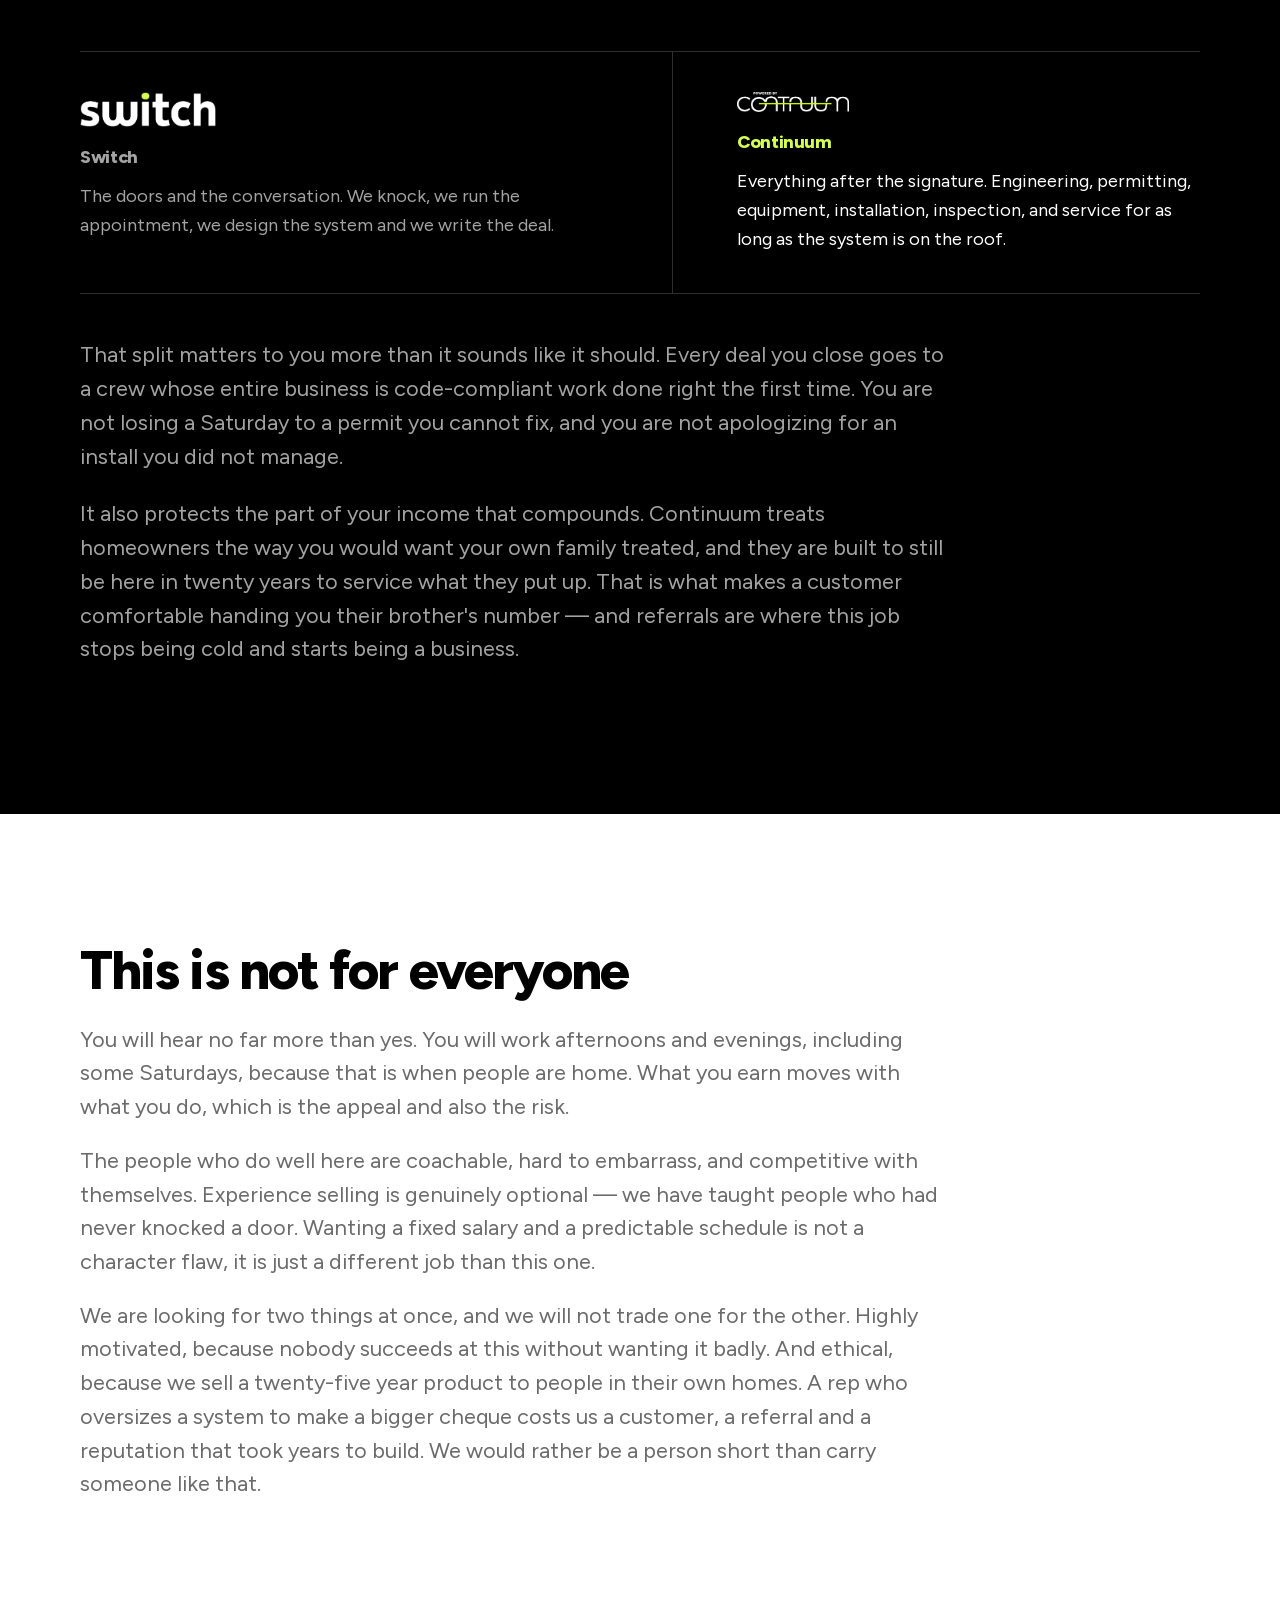
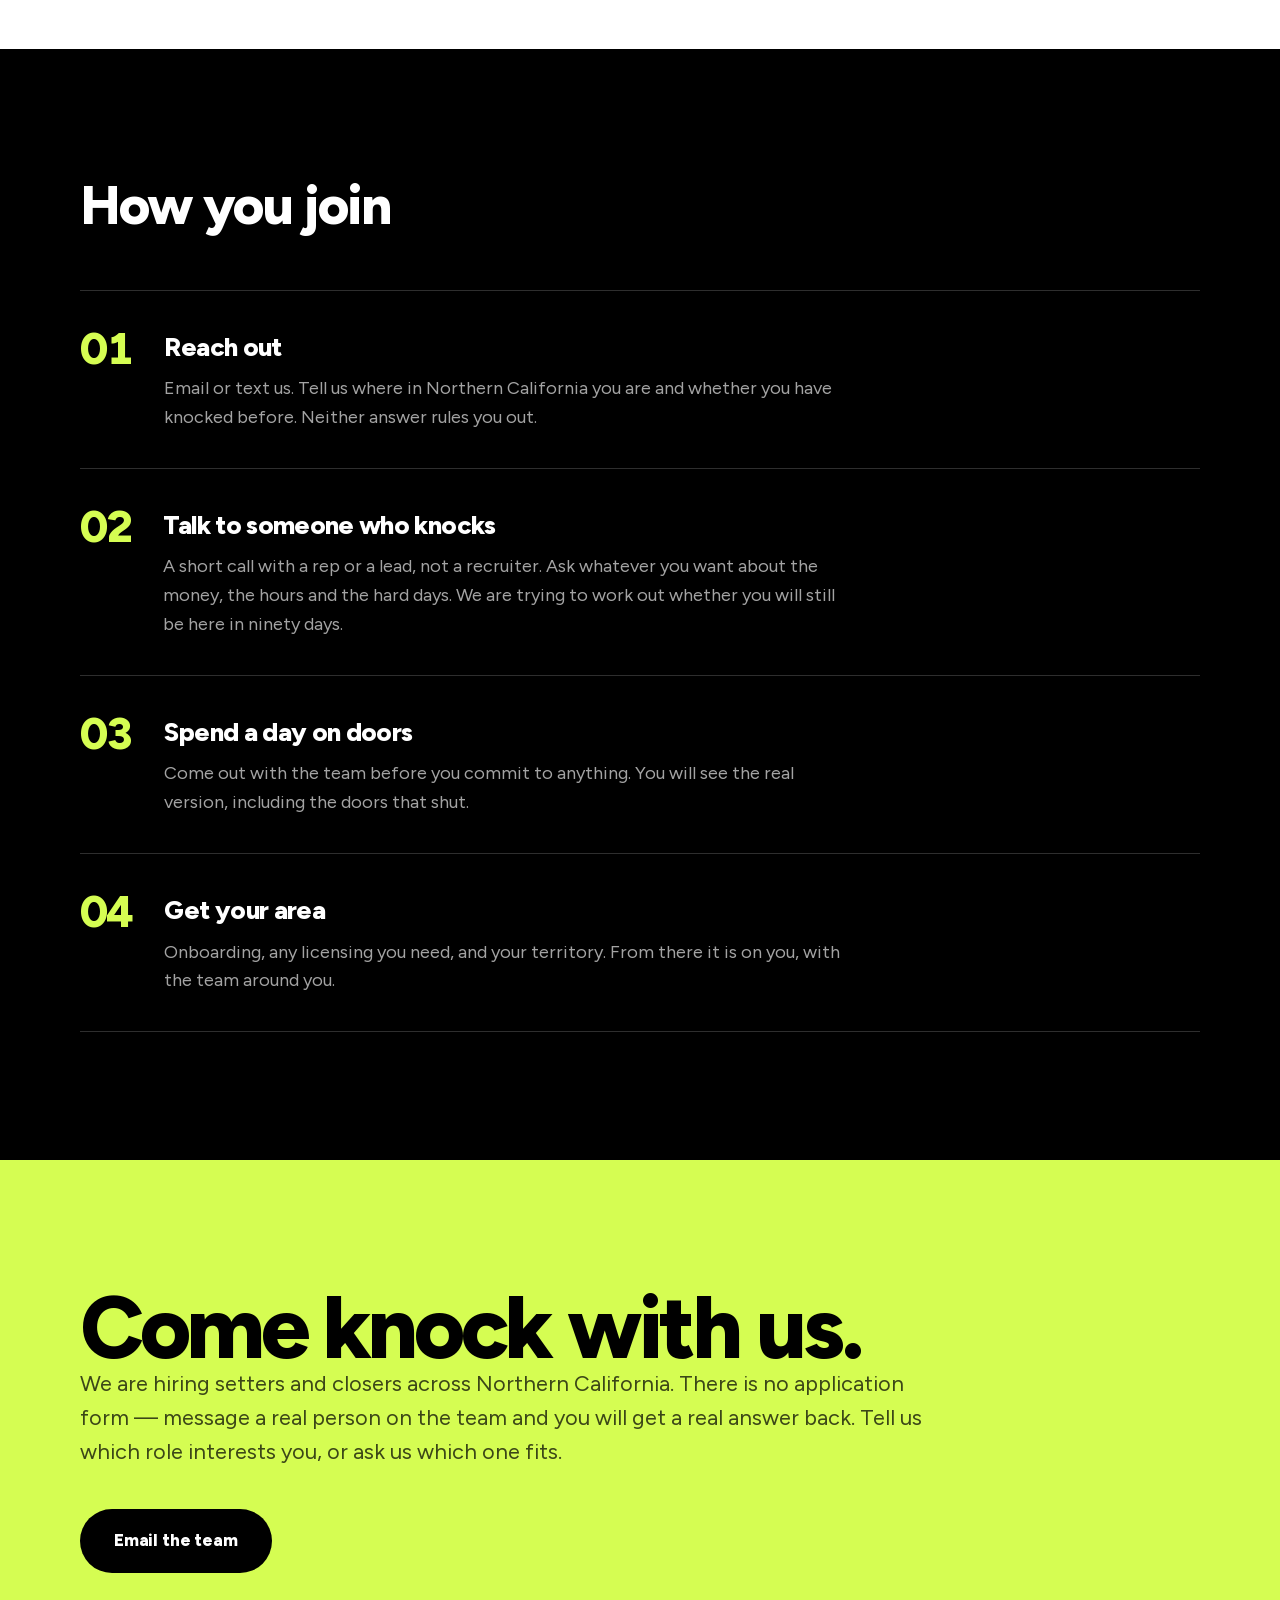
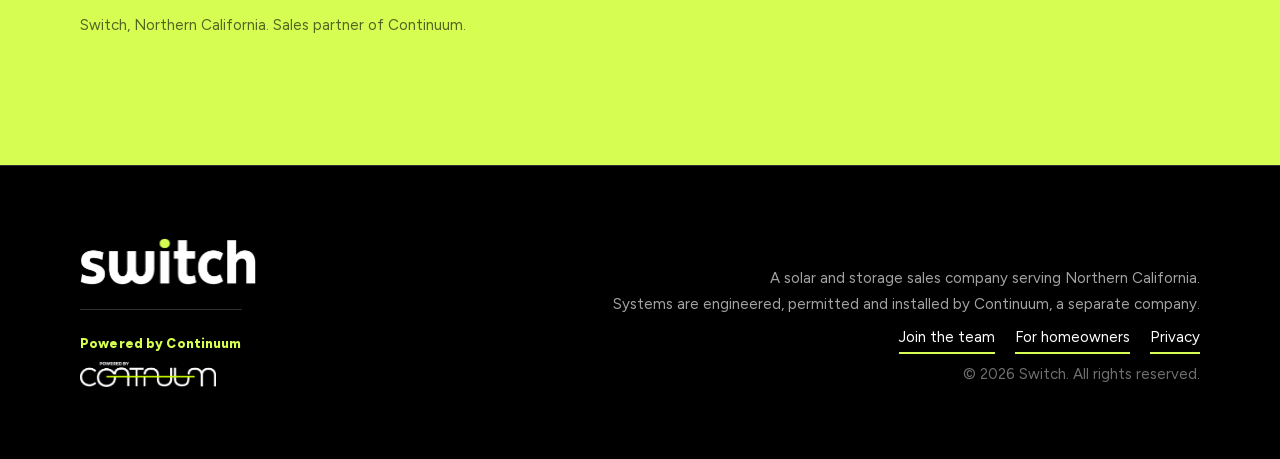
==== commit 97848f7e: "Add utility rates, SMUD, role paths, and correct the tax credit Homeowner page: - New section on whe" ====
--- a/index.html
+++ b/index.html
@@ -3,14 +3,14 @@
 <head>
 <meta charset="utf-8">
 <meta name="viewport" content="width=device-width, initial-scale=1">
-<title>Switch — Solar sales team hiring in California</title>
-<meta name="description" content="Switch is a door-to-door solar and storage sales team in California and a sales partner of Continuum. We train reps on the door, promote on results, and we're hiring.">
+<title>Switch — Solar sales jobs in Northern California</title>
+<meta name="description" content="Switch is a door-to-door solar and storage sales company in Northern California. Setter and closer roles, full training, uncapped commission, paid the Friday after install. We partner with Continuum for engineering and installation.">
 <link rel="canonical" href="https://switchpowerco.com/">
 <link rel="icon" href="assets/favicon.svg" type="image/svg+xml">
 <meta property="og:type" content="website">
 <meta property="og:url" content="https://switchpowerco.com/">
-<meta property="og:title" content="Switch — Solar sales team hiring in California">
-<meta property="og:description" content="A door-to-door solar and storage sales team in California. Sales partner of Continuum. We're hiring reps.">
+<meta property="og:title" content="Switch — Solar sales jobs in Northern California">
+<meta property="og:description" content="A door-to-door solar and storage sales company in Northern California. Setter and closer roles, full training, uncapped commission. Sales partner of Continuum.">
 <meta property="og:image" content="https://switchpowerco.com/assets/og.png">
 <meta name="twitter:card" content="summary_large_image">
 <link rel="preload" href="assets/fonts/figtree-variable.woff2" as="font" type="font/woff2" crossorigin>
@@ -53,7 +53,7 @@
         </div>
       </div>
 
-      <p class="hero__sub">Switch is a door-to-door solar and storage sales team in California, and a sales partner of Continuum. We are hiring reps.</p>
+      <p class="hero__sub">Switch is a sales company. We knock doors across Northern California for solar and storage, and Continuum — the EPC we chose to build behind us — engineers, permits and installs every system we sell. We are hiring setters and closers.</p>
 
       <div class="actions">
         <a class="btn btn--volt" href="#apply">Apply to join</a>
@@ -120,27 +120,53 @@
     </div>
   </section>
 
-  <!-- ============ GROWTH ============ -->
-  <section class="slab slab--paper">
-    <div class="wrap">
-      <h2 class="h2">Where it goes if you're good</h2>
-      <p class="lede">Nobody joins a door-to-door team to knock forever. The point is to get good enough, fast enough, that you are running people instead of just running doors.</p>
-
-      <ol class="ladder">
-        <li class="rung">
-          <h3 class="rung__h">Rep</h3>
-          <p>You learn the pitch, the product and the objections, and you close your own deals. Commission on everything you write.</p>
-        </li>
-        <li class="rung">
-          <h3 class="rung__h">Closer</h3>
-          <p>You are the person new reps shadow. You run the sits that need experience, and you start earning on what you teach.</p>
-        </li>
-        <li class="rung">
-          <h3 class="rung__h">Team lead</h3>
-          <p>Your own group, your own area, your own morning huddle. Your income moves with the team's production, not only your own.</p>
-        </li>
-      </ol>
-      <p class="fineprint"><!-- TODO: insert your actual comp structure and the written promotion criteria. Avoid publishing specific income figures unless you can substantiate them. -->Commission structure and the written criteria for each step are covered on your first call with us.</p>
+  <!-- ============ WHY SWITCH ============ -->
+  <section class="slab slab--paper" id="why">
+    <div class="wrap">
+      <h2 class="h2">Why sell with Switch</h2>
+      <p class="lede">Every solar company in California will tell you the commission is great and the leads are hot. You have probably already heard it from two of them this month. Here is what is actually different here, in terms you can check.</p>
+
+      <ul class="tenets">
+        <li class="tenet">
+          <h3 class="tenet__h">You see everything we see</h3>
+          <p>Full transparency is not a slogan here. You will know what a system costs, what it sells for, what the margin is and what your share of it works out to, before you ever knock on a door. Reps who do not understand the numbers cannot defend them at a kitchen table, and reps who are kept in the dark eventually work out that they were.</p>
+        </li>
+        <li class="tenet">
+          <h3 class="tenet__h">All the training, at no cost to you</h3>
+          <p>We train you on the product, the objections, the finance options and how a system is actually sized. You will not be charged for training, charged for leads, or asked to buy anything to start. If a company wants money from you before you have earned any, you have found their real business model.</p>
+        </li>
+        <li class="tenet">
+          <h3 class="tenet__h">Pricing that lets you win without selling someone the wrong system</h3>
+          <p>Our pricing is honest, fair and competitive, which means you can go head to head with anyone in the market on price and still be quoting the system the house actually needs. You never have to choose between winning the deal and doing right by the homeowner. That is the whole point, and it is why our referrals hold up.</p>
+        </li>
+        <li class="tenet">
+          <h3 class="tenet__h">Paid the Friday after install</h3>
+          <p>Commission is paid on the Friday following completed installation. Not sixty days later, not in pieces, not when somebody gets around to it. You will always know exactly when money is coming and what triggered it.</p>
+        </li>
+        <li class="tenet">
+          <h3 class="tenet__h">Real tools, not a notes app</h3>
+          <p>You get proper software to manage your pipeline and track every project through to install. You can see where each deal stands without chasing anybody for an answer, which matters most in the weeks where you have a lot of them moving at once.</p>
+        </li>
+      </ul>
+
+      <h3 class="sub-h">Two ways in</h3>
+      <p class="lede">Door-to-door solar is really two jobs, and most companies blur them together and let new people drown. We separate them, so you can start where you actually are.</p>
+
+      <div class="compare compare--paper">
+        <div class="compare__col">
+          <h3 class="compare__h">Setter</h3>
+          <p>You find homeowners who are genuinely interested and book sit-down appointments for a closer. You do not need to know how to design a system or explain a finance product — that is the closer's job. You need to be good with people, hard to discourage, and willing to knock.</p>
+          <p>Earnings are uncapped. The more quality appointments you set, the more you make, and there is no ceiling written into it anywhere.</p>
+        </div>
+        <div class="compare__col compare__col--now">
+          <h3 class="compare__h">Closer</h3>
+          <p>You run the appointment. That means sizing the system properly against the homeowner's actual usage, and explaining every finance option — cash, loan, prepaid lease, PPA — clearly enough that they can make a real decision rather than a guided one.</p>
+          <p>It takes experience and training, and we provide the training. Strong setters move into closing when they are ready, not on a schedule.</p>
+        </div>
+      </div>
+
+      <p class="lede">From there it keeps going. Closers who can teach become the people new reps shadow, and run their own teams and territory. What it takes to get to each step is written down, and it is made of numbers rather than opinions.</p>
+      <p class="fineprint">Commission structure and the written criteria for each step are covered on your first call with us.</p>
     </div>
   </section>
 
@@ -148,7 +174,8 @@
   <section class="slab slab--ink partner">
     <div class="wrap">
       <h2 class="h2">We are a sales partner of Continuum</h2>
-      <p class="lede lede--ink">Switch and Continuum are two separate companies. We sell. They build. Continuum is a California-based solar and storage EPC — engineering, procurement and construction — with more than twenty years behind them, and they are the ones who design, permit, install and service every system we write.</p>
+      <p class="lede lede--ink">Switch and Continuum are two separate companies, and the split is total. Switch is a sales company — that is all we are and all we do. Continuum is the EPC that builds everything we sell: engineering, procurement and construction, with more than twenty years of code-compliant work in California behind them.</p>
+      <p class="lede lede--ink">A sales company is only ever as good as the people who install behind it. We went looking for the most trustworthy EPC we could find rather than the cheapest, because everything you build here — your referrals, your reputation in a territory, your income in year two — depends on the work being done right after you have moved on to the next street.</p>
 
       <div class="compare">
         <div class="compare__col">
@@ -174,6 +201,7 @@
       <h2 class="h2">This is not for everyone</h2>
       <p class="lede">You will hear no far more than yes. You will work afternoons and evenings, including some Saturdays, because that is when people are home. What you earn moves with what you do, which is the appeal and also the risk.</p>
       <p class="lede">The people who do well here are coachable, hard to embarrass, and competitive with themselves. Experience selling is genuinely optional — we have taught people who had never knocked a door. Wanting a fixed salary and a predictable schedule is not a character flaw, it is just a different job than this one.</p>
+      <p class="lede">We are looking for two things at once, and we will not trade one for the other. Highly motivated, because nobody succeeds at this without wanting it badly. And ethical, because we sell a twenty-five year product to people in their own homes. A rep who oversizes a system to make a bigger cheque costs us a customer, a referral and a reputation that took years to build. We would rather be a person short than carry someone like that.</p>
     </div>
   </section>
 
@@ -186,7 +214,7 @@
           <span class="step__n" aria-hidden="true">01</span>
           <div class="step__body">
             <h3 class="step__h">Reach out</h3>
-            <p>Email or text us. Tell us where in California you are and whether you have knocked before. Neither answer rules you out.</p>
+            <p>Email or text us. Tell us where in Northern California you are and whether you have knocked before. Neither answer rules you out.</p>
           </div>
         </li>
         <li class="step">
@@ -218,13 +246,13 @@
   <section class="slab slab--volt" id="apply">
     <div class="wrap">
       <h2 class="display display--sm">Come knock with us<span class="dot dot--ink">.</span></h2>
-      <p class="lede lede--volt">There is no application form. Message a real person on the team and you will get a real answer back.</p>
+      <p class="lede lede--volt">We are hiring setters and closers across Northern California. There is no application form — message a real person on the team and you will get a real answer back. Tell us which role interests you, or ask us which one fits.</p>
       <div class="actions">
         <!-- TODO: add a "Text us" button here once there is a real number:
              <a class="btn btn--outline-ink" href="tel:+1XXXXXXXXXX">Text us</a> -->
         <a class="btn btn--ink" href="mailto:careers@switchpowerco.com?subject=Joining%20the%20Switch%20team">Email the team</a>
       </div>
-      <p class="fineprint fineprint--volt">Switch, California. Sales partner of Continuum.</p>
+      <p class="fineprint fineprint--volt">Switch, Northern California. Sales partner of Continuum.</p>
     </div>
   </section>
 
@@ -242,7 +270,7 @@
         <img class="foot__partner-logo" src="assets/continuum-light.png" alt="Continuum" width="1231" height="225">
       </div>
     </div>
-    <p class="foot__meta">Solar and storage sales across California.<br>
+    <p class="foot__meta">A solar and storage sales company serving Northern California.<br>
     Systems are engineered, permitted and installed by Continuum, a separate company.<br>
     <span class="foot__links"><a class="foot__link" href="index.html">Join the team</a><a class="foot__link" href="homeowners.html">For homeowners</a><a class="foot__link" href="privacy.html">Privacy</a></span><br>
     <span class="foot__copy">&copy; <span id="year">2026</span> Switch. All rights reserved.</span></p>
--- a/styles.css
+++ b/styles.css
@@ -575,7 +575,7 @@
 .table tbody th {
   font-weight: 800;
   color: var(--ink);
-  width: 26%;
+  width: 22%;
   padding: 1.125rem 1.25rem 1.125rem 0;
   vertical-align: top;
   border-bottom: 1px solid var(--hair);
@@ -585,7 +585,6 @@
   padding: 1.125rem 1.25rem 1.125rem 0;
   vertical-align: top;
   border-bottom: 1px solid var(--hair);
-  width: 24.66%;
 }
 .table tbody tr:last-child th,
 .table tbody tr:last-child td { border-bottom: 0; }
@@ -682,3 +681,39 @@
 /* Switch's own mark in the split block, paired with Continuum's. Sized so the
    Switch wordmark always reads larger than the Continuum lock-up beside it. */
 .compare__mark--switch { width: clamp(6.5rem, 15vw, 8.5rem); }
+
+/* table on a dark slab */
+
+.table--ink thead th { border-bottom-color: var(--paper); color: var(--paper); }
+.table--ink tbody th { color: var(--paper); border-bottom-color: var(--hair-ink); }
+.table--ink tbody td { color: var(--grey-ink); border-bottom-color: var(--hair-ink); }
+.table--ink .table__caption { color: var(--grey-ink); }
+
+.inline-link--ink { border-bottom-color: var(--volt); }
+.inline-link--ink:hover { border-bottom-color: var(--paper); }
+
+/* four options rather than three, so give the columns room to breathe */
+.table { min-width: 40rem; }
+.table--wide { min-width: 52rem; }
+
+/* Callout for a fact that changes the decision, not just informs it. */
+
+.callout {
+  margin: clamp(2.5rem, 5vw, 3.5rem) 0 0;
+  padding: clamp(1.75rem, 4vw, 2.5rem);
+  border: 2px solid var(--ink);
+  border-left-width: 10px;
+  border-left-color: var(--volt-deep);
+}
+.callout__h {
+  font-size: clamp(1.3rem, 2.4vw, 1.75rem);
+  font-weight: 800;
+  letter-spacing: -.025em;
+  line-height: 1.15;
+  margin: 0 0 1rem;
+  max-width: 28ch;
+}
+.callout p { margin: 0 0 1rem; max-width: var(--measure); color: var(--grey); }
+.callout p:last-child { margin-bottom: 0; }
+.callout strong { color: var(--ink); font-weight: 800; }
+.callout__note { font-size: .9375rem; }
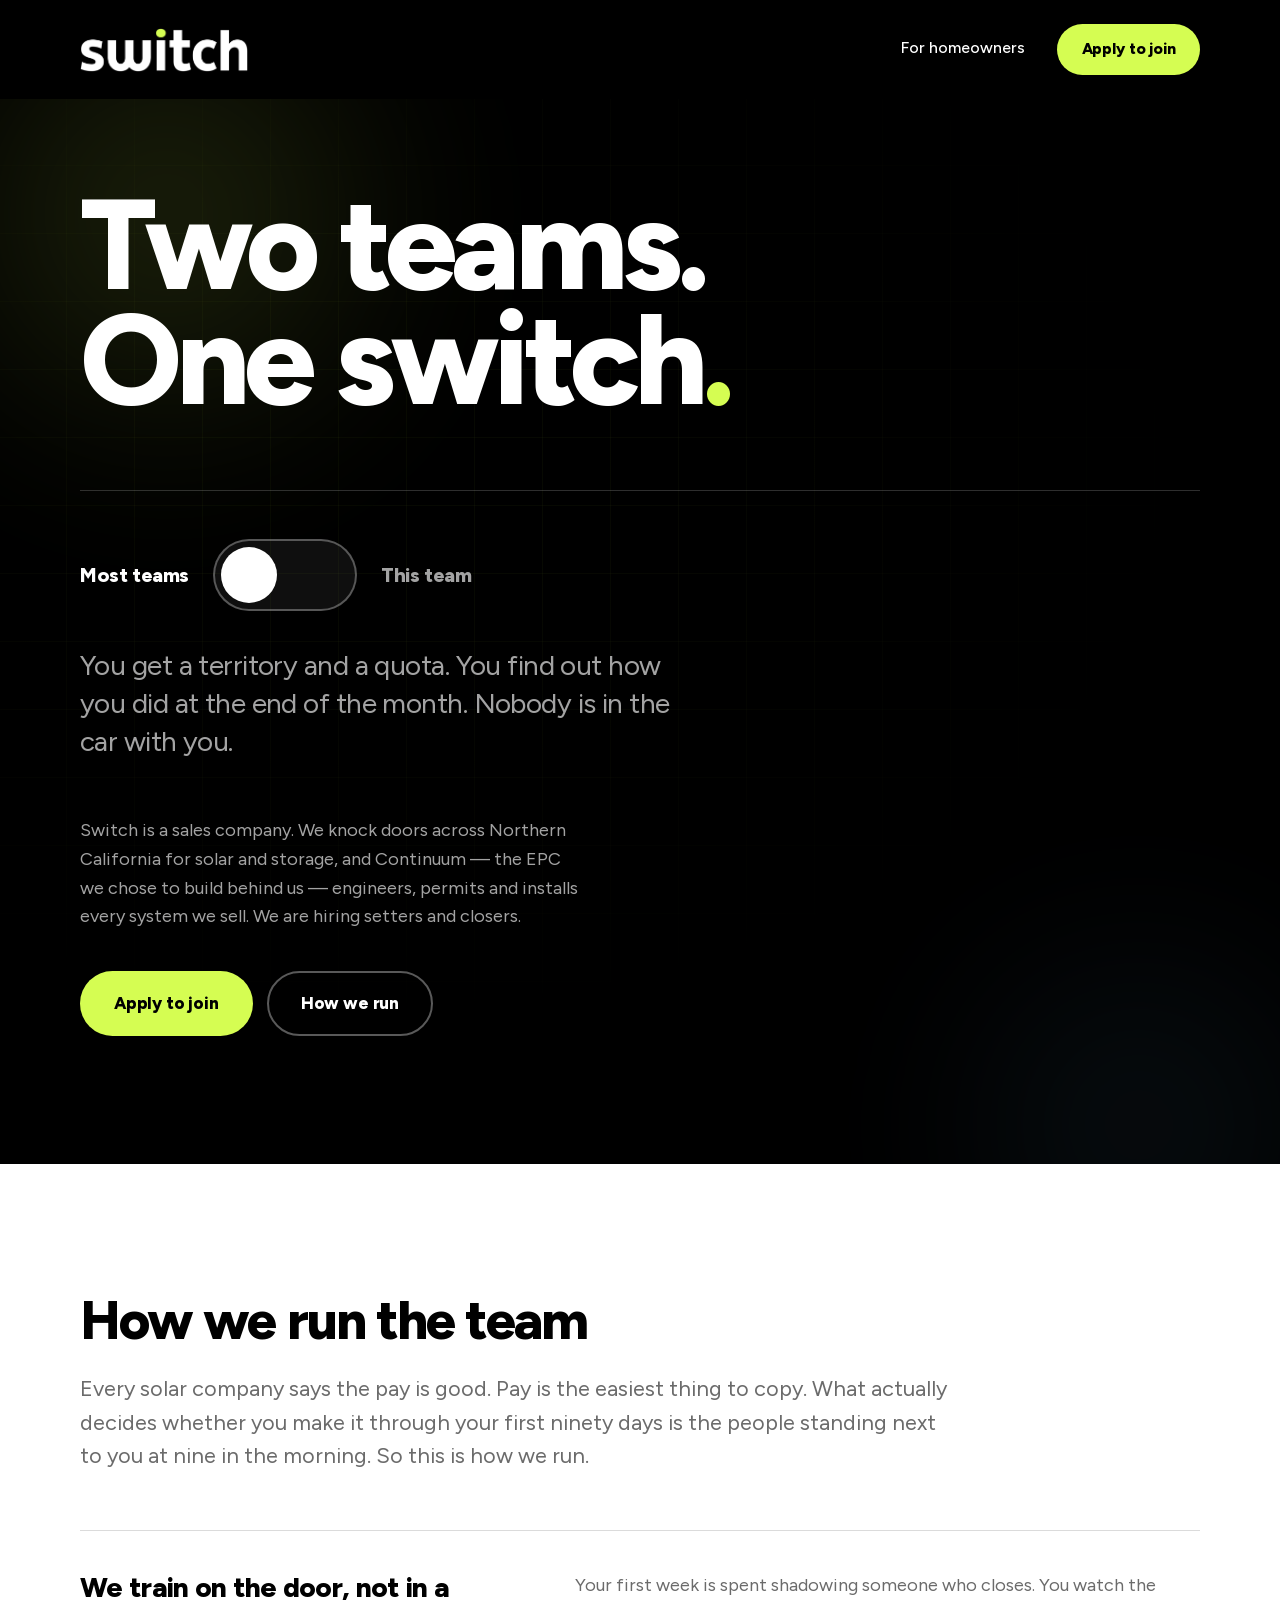
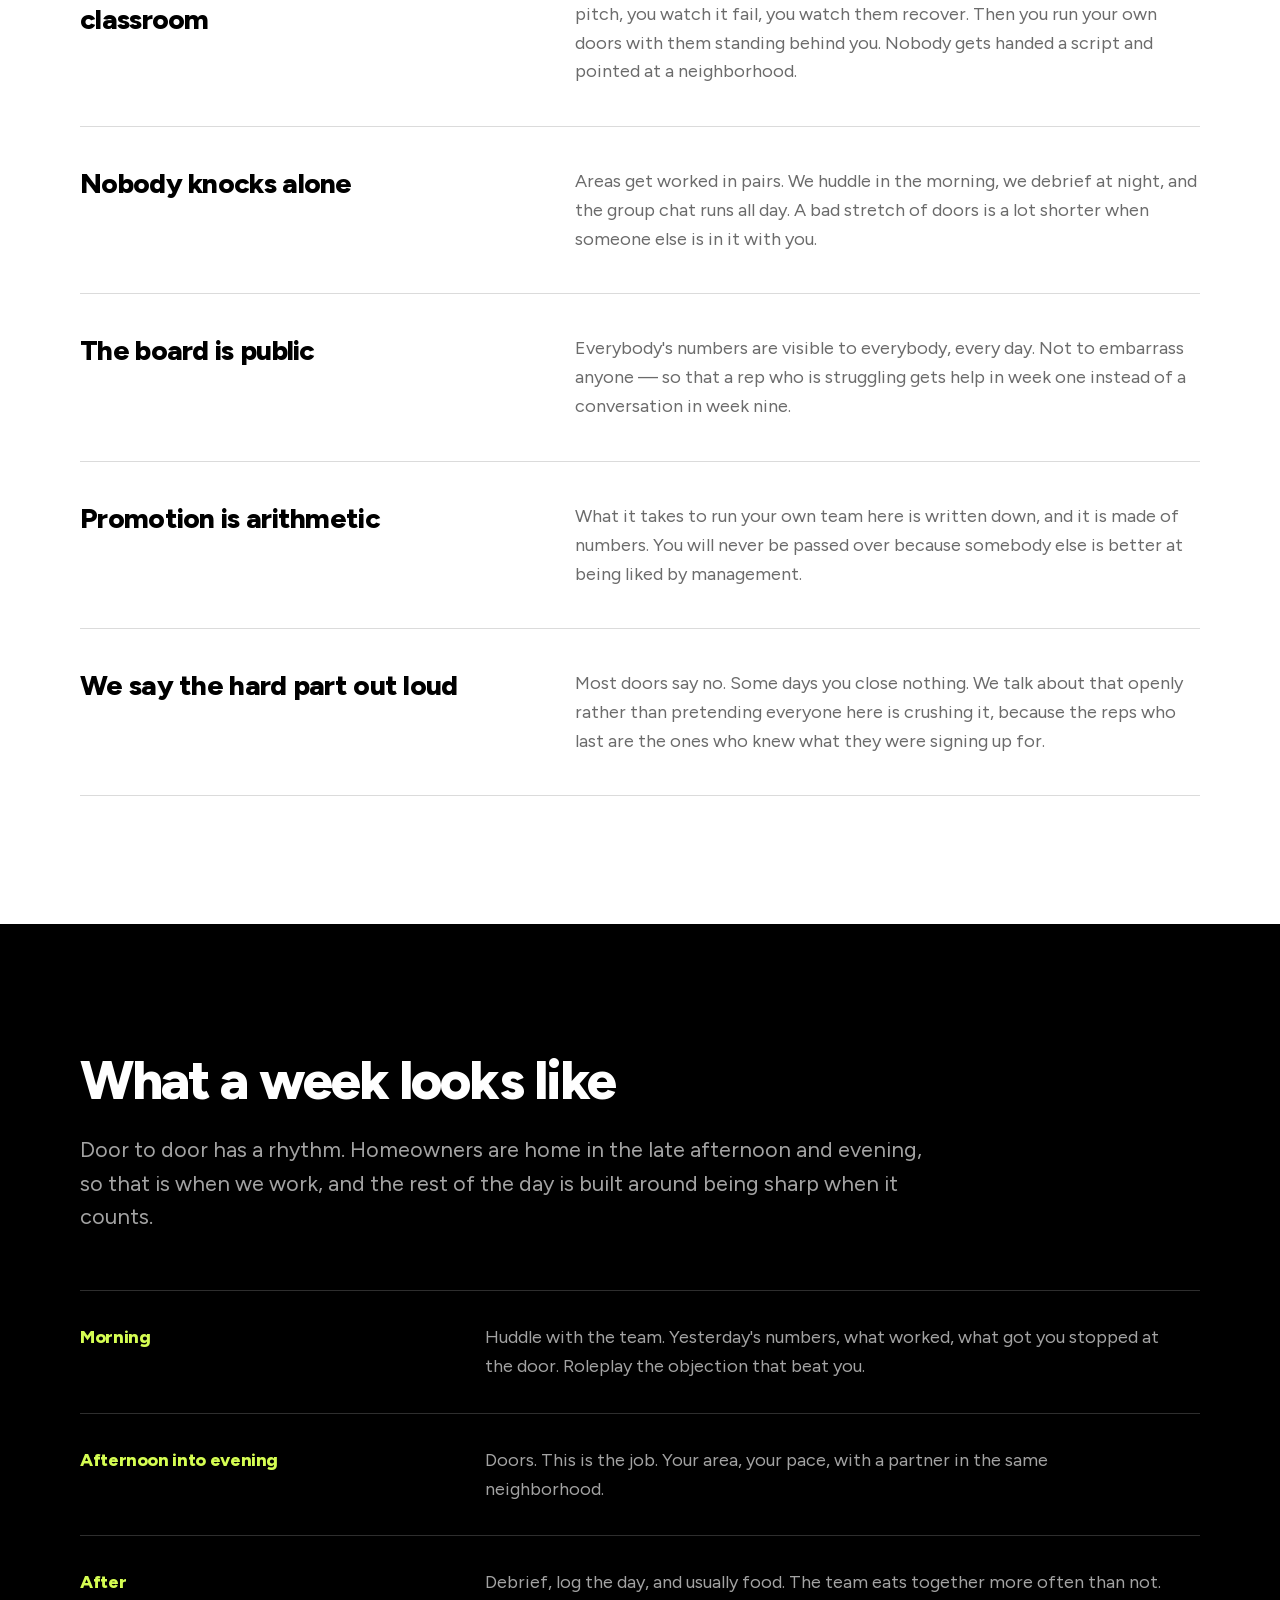
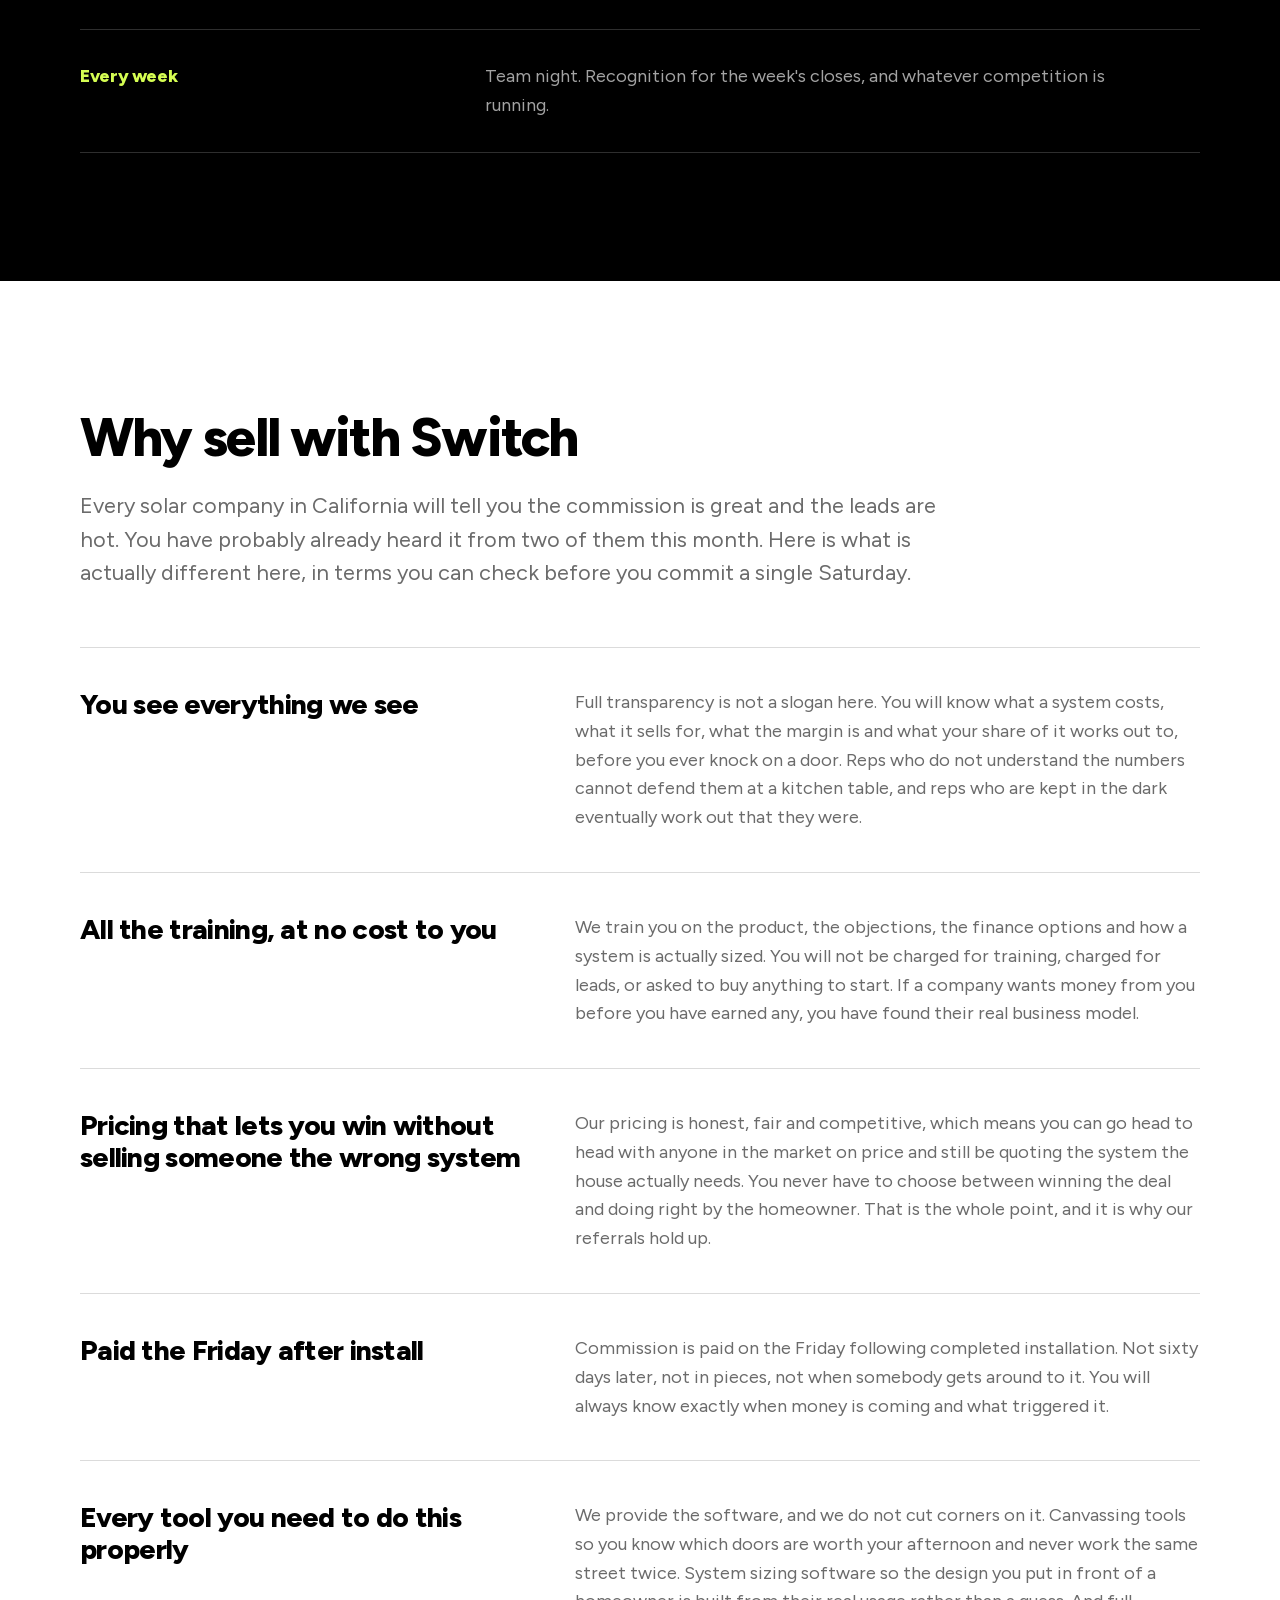
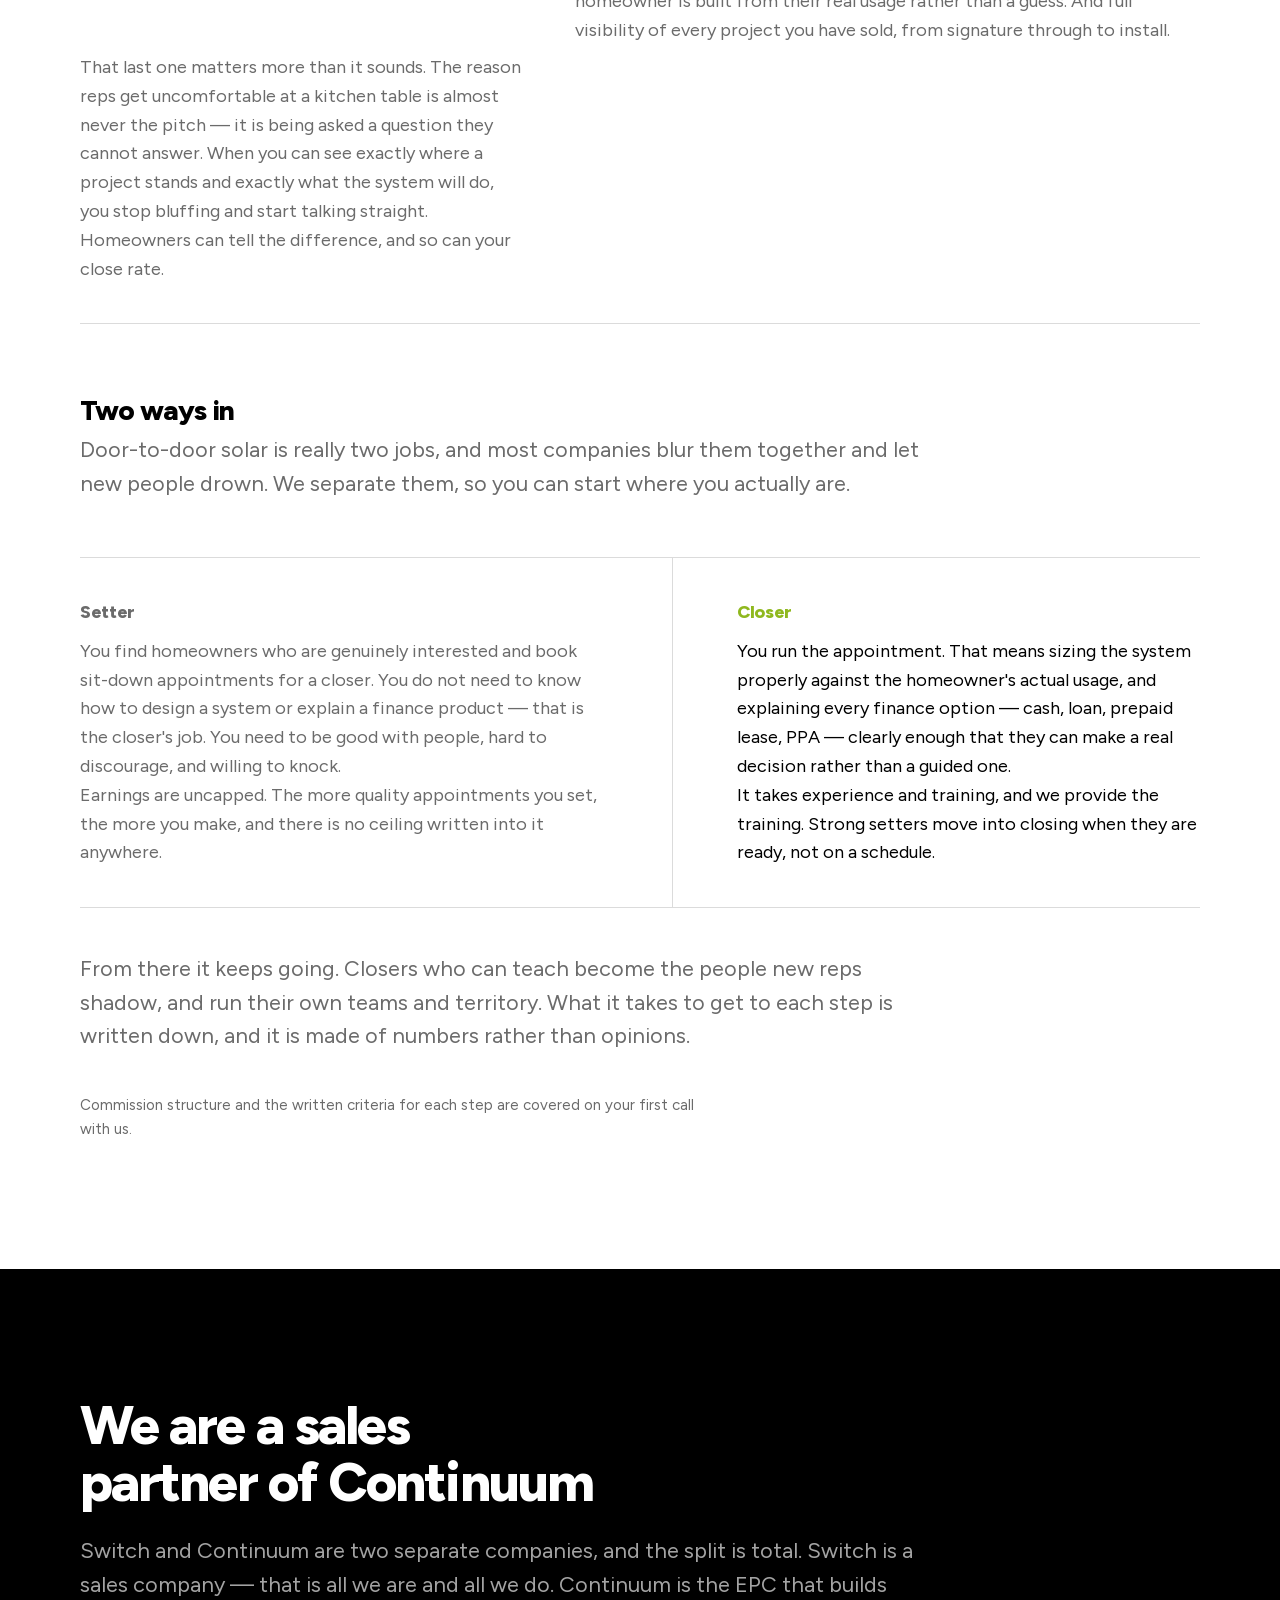
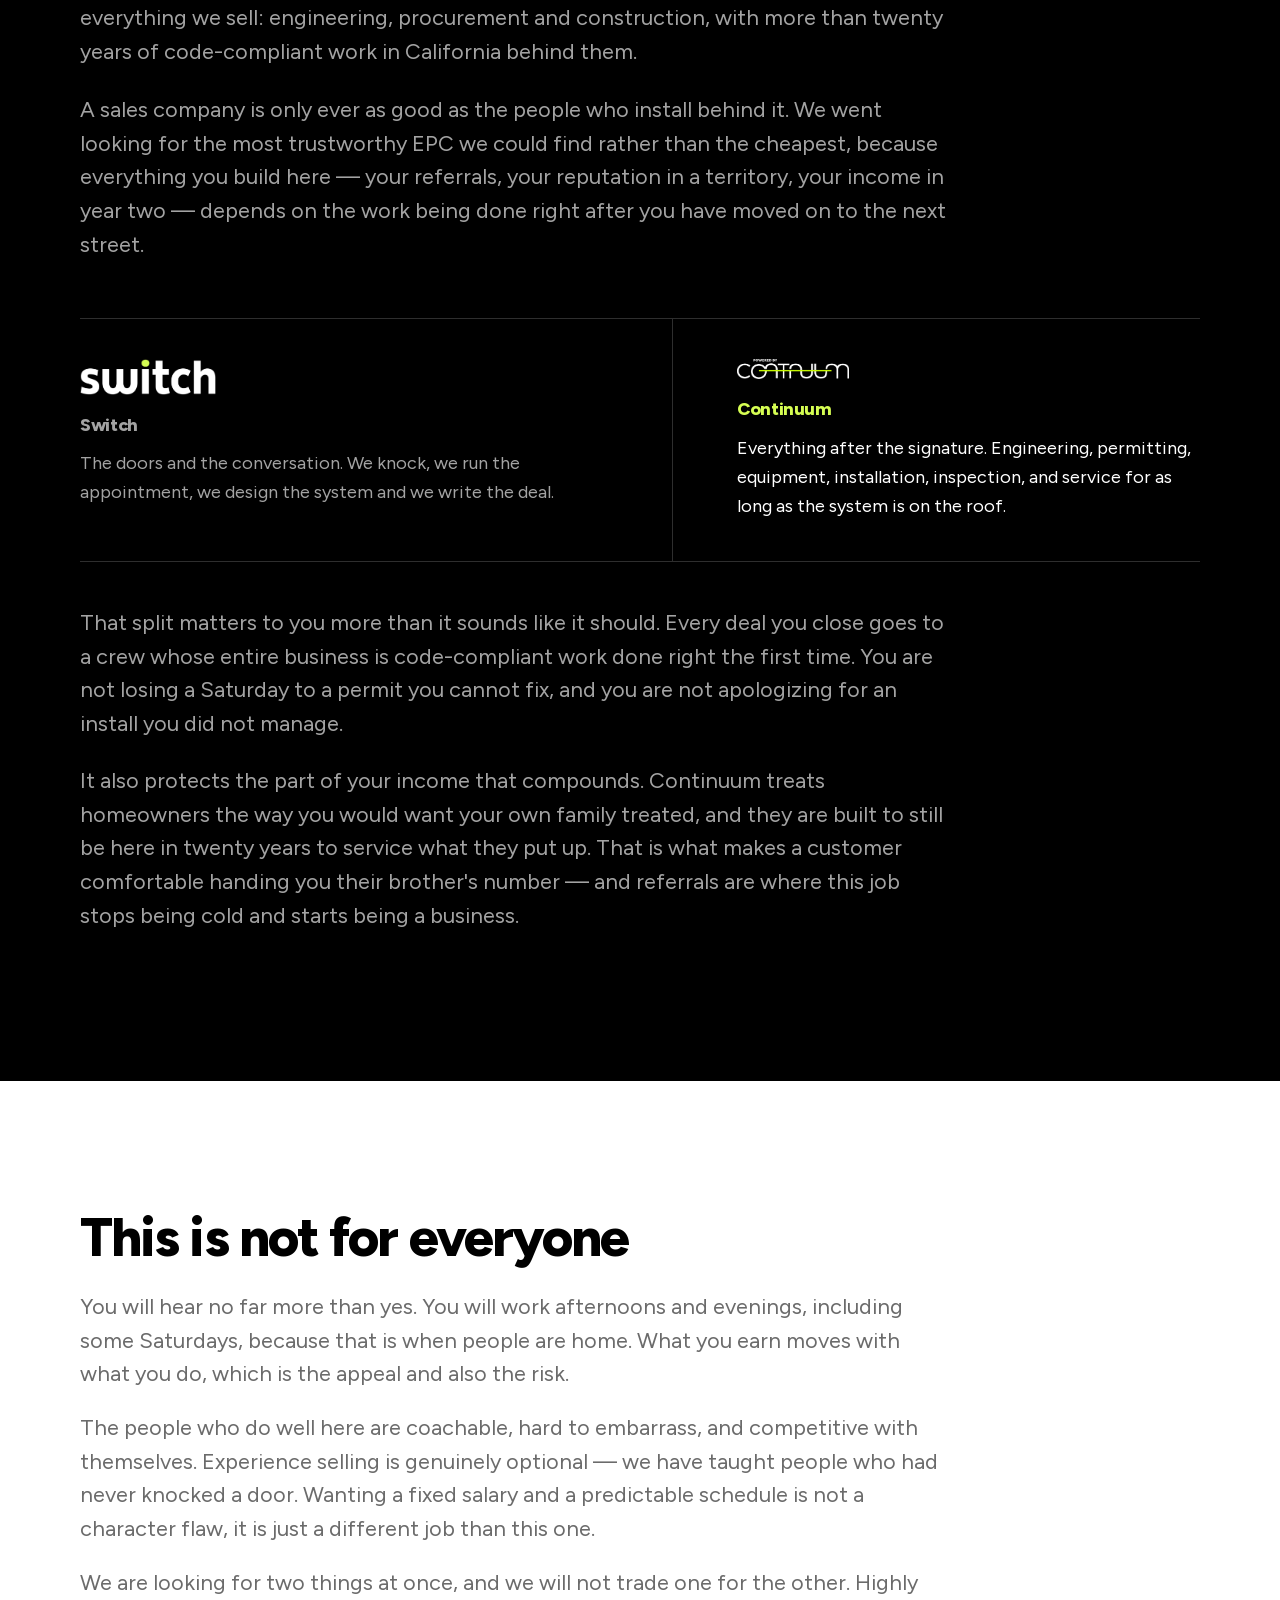
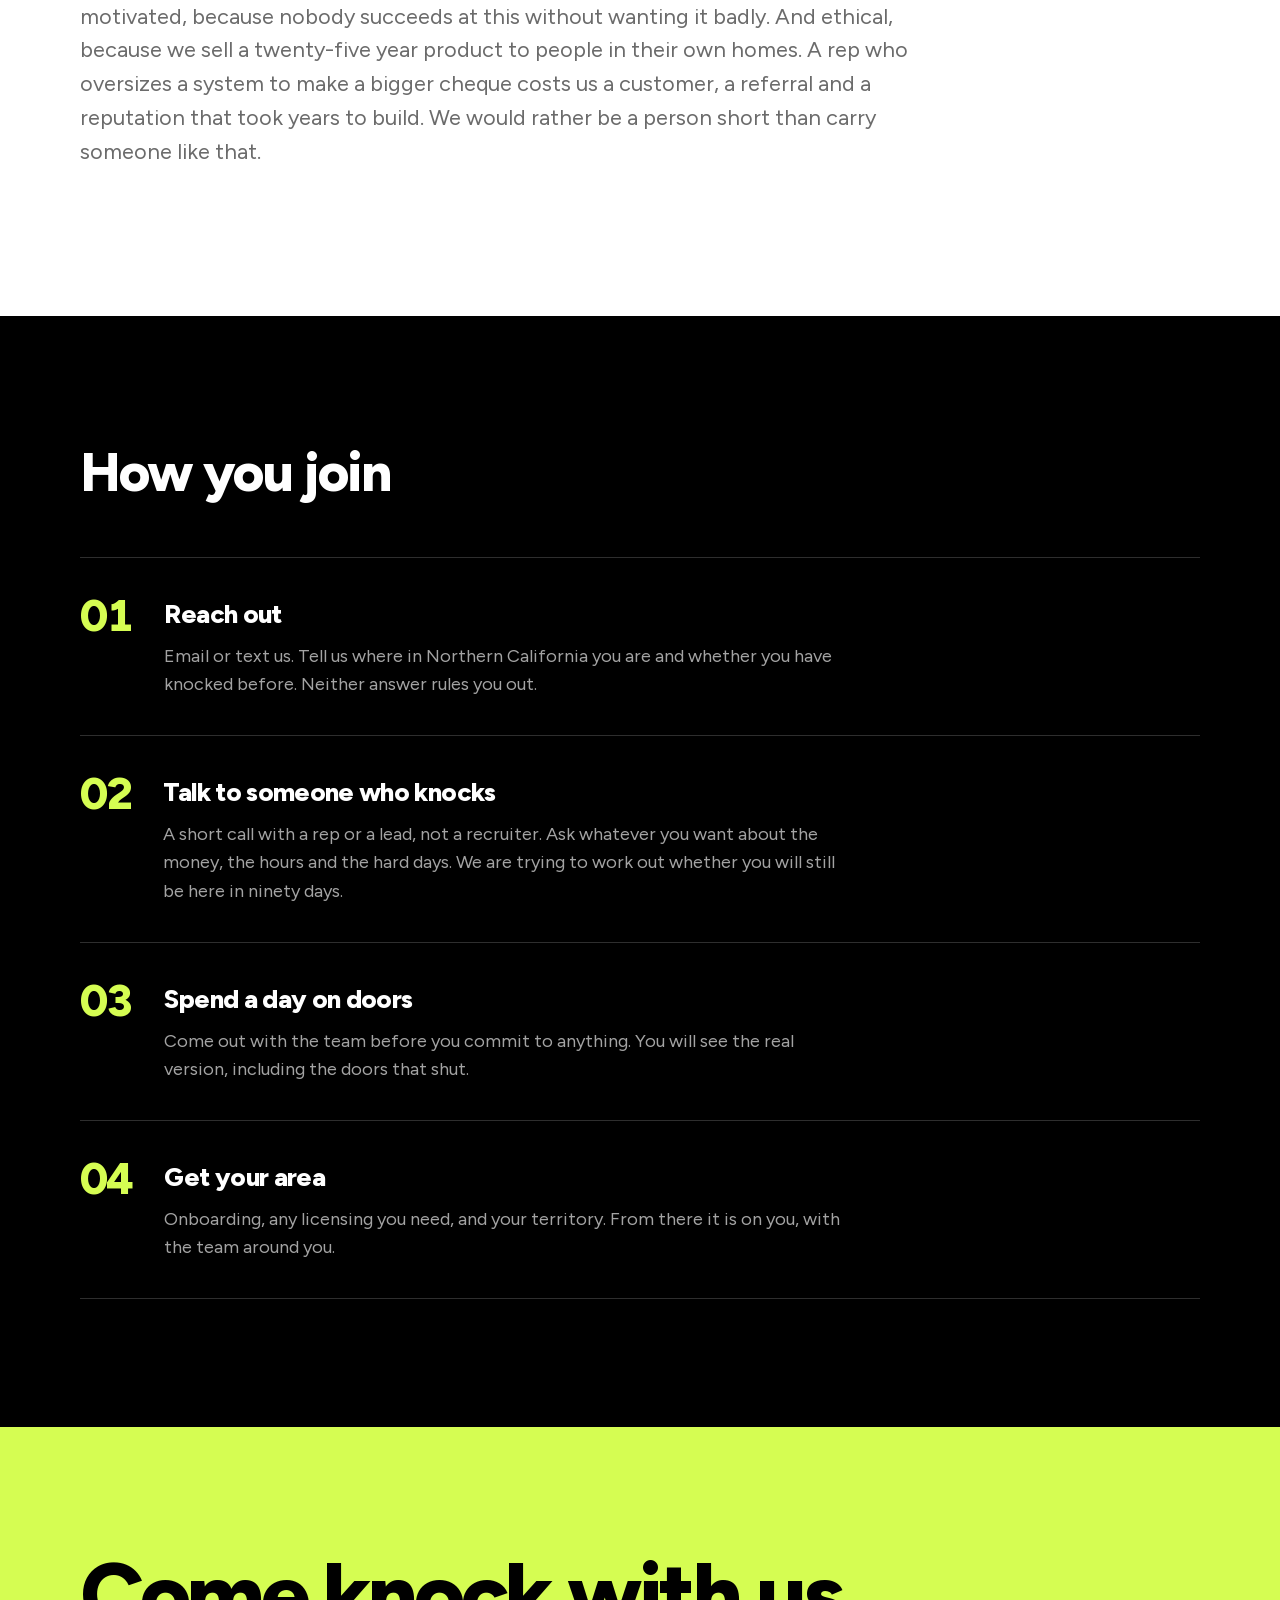
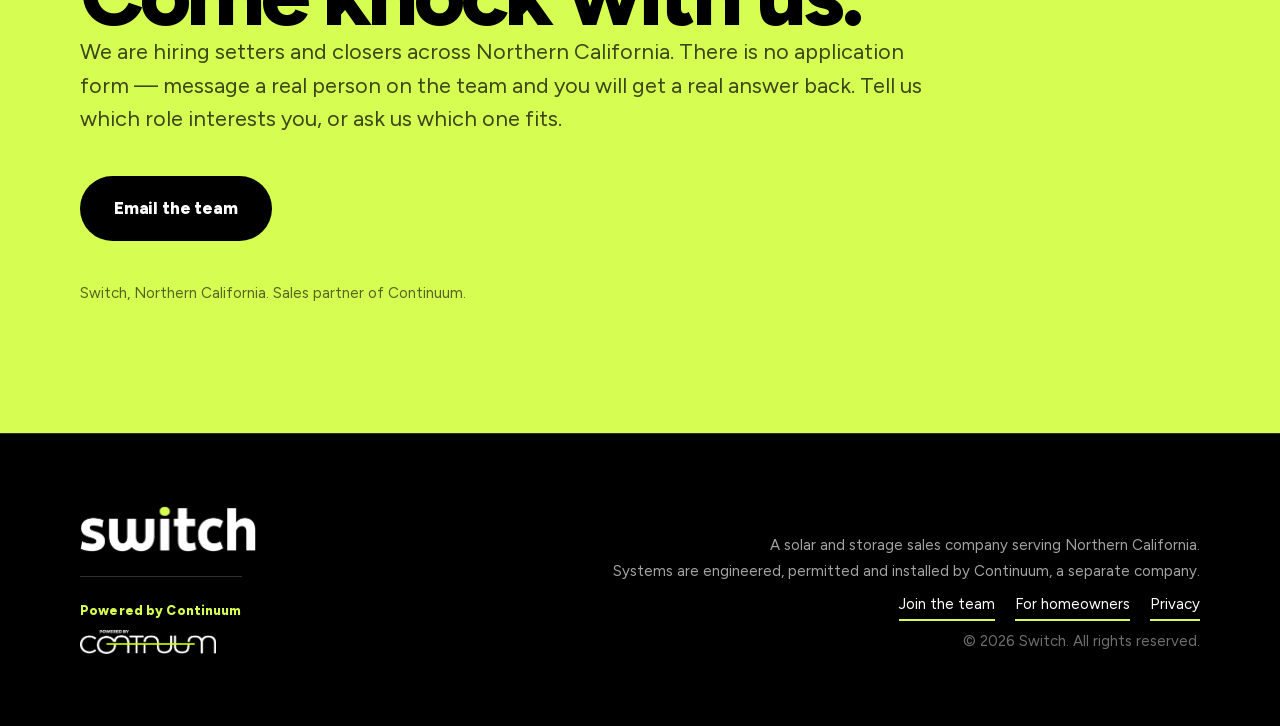
==== commit f30ad5b6: "Add a motion layer, and expand the tools section Flipping the hero switch now powers the page on: th" ====
--- a/index.html
+++ b/index.html
@@ -15,6 +15,7 @@
 <meta name="twitter:card" content="summary_large_image">
 <link rel="preload" href="assets/fonts/figtree-variable.woff2" as="font" type="font/woff2" crossorigin>
 <link rel="stylesheet" href="styles.css">
+<script>document.documentElement.classList.add("js");</script>
 </head>
 <body>
 <a class="skip" href="#main">Skip to content</a>
@@ -34,11 +35,19 @@
 <main id="main">
 
   <!-- ============ HERO ============ -->
-  <section class="slab slab--ink hero">
-    <div class="wrap">
-      <h1 class="display">Two teams.<br>One switch<span class="dot">.</span></h1>
-
-      <div class="flip">
+  <section class="slab slab--ink hero" id="hero">
+    <!-- Ambient layers. Dim until the switch is flipped, then the hero powers on. -->
+    <div class="hero__bg" aria-hidden="true">
+      <div class="hero__grid"></div>
+      <div class="hero__glow hero__glow--a"></div>
+      <div class="hero__glow hero__glow--b"></div>
+      <div class="hero__surge"></div>
+      <div class="hero__scan"></div>
+    </div>
+    <div class="wrap hero__content">
+      <h1 class="display reveal" data-reveal-order="1">Two teams.<br>One switch<span class="dot">.</span></h1>
+
+      <div class="flip reveal" data-reveal-order="2">
         <div class="flip__control">
           <span class="flip__label" data-side="off">Most teams</span>
           <button class="switch" id="flip-switch" role="switch" aria-checked="false" aria-label="Compare most teams with this team">
@@ -53,9 +62,9 @@
         </div>
       </div>
 
-      <p class="hero__sub">Switch is a sales company. We knock doors across Northern California for solar and storage, and Continuum — the EPC we chose to build behind us — engineers, permits and installs every system we sell. We are hiring setters and closers.</p>
-
-      <div class="actions">
+      <p class="hero__sub reveal" data-reveal-order="3">Switch is a sales company. We knock doors across Northern California for solar and storage, and Continuum — the EPC we chose to build behind us — engineers, permits and installs every system we sell. We are hiring setters and closers.</p>
+
+      <div class="actions reveal" data-reveal-order="4">
         <a class="btn btn--volt" href="#apply">Apply to join</a>
         <a class="btn btn--ghost" href="#culture">How we run</a>
       </div>
@@ -124,7 +133,7 @@
   <section class="slab slab--paper" id="why">
     <div class="wrap">
       <h2 class="h2">Why sell with Switch</h2>
-      <p class="lede">Every solar company in California will tell you the commission is great and the leads are hot. You have probably already heard it from two of them this month. Here is what is actually different here, in terms you can check.</p>
+      <p class="lede">Every solar company in California will tell you the commission is great and the leads are hot. You have probably already heard it from two of them this month. Here is what is actually different here, in terms you can check before you commit a single Saturday.</p>
 
       <ul class="tenets">
         <li class="tenet">
@@ -144,8 +153,9 @@
           <p>Commission is paid on the Friday following completed installation. Not sixty days later, not in pieces, not when somebody gets around to it. You will always know exactly when money is coming and what triggered it.</p>
         </li>
         <li class="tenet">
-          <h3 class="tenet__h">Real tools, not a notes app</h3>
-          <p>You get proper software to manage your pipeline and track every project through to install. You can see where each deal stands without chasing anybody for an answer, which matters most in the weeks where you have a lot of them moving at once.</p>
+          <h3 class="tenet__h">Every tool you need to do this properly</h3>
+          <p>We provide the software, and we do not cut corners on it. Canvassing tools so you know which doors are worth your afternoon and never work the same street twice. System sizing software so the design you put in front of a homeowner is built from their real usage rather than a guess. And full visibility of every project you have sold, from signature through to install.</p>
+          <p>That last one matters more than it sounds. The reason reps get uncomfortable at a kitchen table is almost never the pitch — it is being asked a question they cannot answer. When you can see exactly where a project stands and exactly what the system will do, you stop bluffing and start talking straight. Homeowners can tell the difference, and so can your close rate.</p>
         </li>
       </ul>
 
--- a/styles.css
+++ b/styles.css
@@ -717,3 +717,204 @@
 .callout p:last-child { margin-bottom: 0; }
 .callout strong { color: var(--ink); font-weight: 800; }
 .callout__note { font-size: .9375rem; }
+
+/* ============================================================
+   MOTION LAYER
+   Hand-built, no libraries, nothing loaded from a third party.
+   Everything here is suppressed under prefers-reduced-motion,
+   and every animated element is fully legible in its rest state.
+   ============================================================ */
+
+/* ---------- hero ambience ---------- */
+
+.slab.hero { position: relative; overflow: hidden; isolation: isolate; }
+.hero__content { position: relative; z-index: 2; }
+
+.hero__bg {
+  position: absolute;
+  inset: 0;
+  z-index: 0;
+  pointer-events: none;
+}
+
+/* faint engineering grid, brightens when the switch is on */
+.hero__grid {
+  position: absolute;
+  inset: -2px;
+  background-image:
+    linear-gradient(to right, rgba(213,253,82,.22) 1px, transparent 1px),
+    linear-gradient(to bottom, rgba(213,253,82,.22) 1px, transparent 1px);
+  background-size: 68px 68px;
+  opacity: .16;
+  transition: opacity .9s ease;
+  /* fades out toward the edges so it reads as depth, not wallpaper */
+  -webkit-mask-image: radial-gradient(ellipse 85% 70% at 30% 35%, #000 20%, transparent 78%);
+          mask-image: radial-gradient(ellipse 85% 70% at 30% 35%, #000 20%, transparent 78%);
+}
+
+/* slow-drifting light. This is the "power" in the page. */
+.hero__glow {
+  position: absolute;
+  border-radius: 50%;
+  filter: blur(90px);
+  opacity: .30;
+  transition: opacity 1.1s ease, filter 1.1s ease;
+  will-change: transform;
+}
+.hero__glow--a {
+  width: 46vw; height: 46vw;
+  min-width: 320px; min-height: 320px;
+  left: -10vw; top: -14vw;
+  background: radial-gradient(circle, rgba(213,253,82,.55), transparent 68%);
+  animation: drift-a 22s ease-in-out infinite alternate;
+}
+.hero__glow--b {
+  width: 38vw; height: 38vw;
+  min-width: 260px; min-height: 260px;
+  right: -8vw; bottom: -16vw;
+  background: radial-gradient(circle, rgba(120,200,255,.30), transparent 70%);
+  animation: drift-b 27s ease-in-out infinite alternate;
+}
+
+@keyframes drift-a {
+  from { transform: translate3d(0,0,0)      scale(1);   }
+  to   { transform: translate3d(7vw,5vh,0)  scale(1.16); }
+}
+@keyframes drift-b {
+  from { transform: translate3d(0,0,0)       scale(1.1); }
+  to   { transform: translate3d(-6vw,-4vh,0) scale(.92); }
+}
+
+/* a single sweep of light, fired when the switch is thrown */
+.hero__surge {
+  position: absolute;
+  inset: 0;
+  opacity: 0;
+  background: linear-gradient(105deg,
+    transparent 38%,
+    rgba(213,253,82,.20) 48%,
+    rgba(255,255,255,.30) 51%,
+    rgba(213,253,82,.20) 54%,
+    transparent 64%);
+  transform: translateX(-100%);
+}
+.hero.is-live .hero__surge { animation: surge 1.05s cubic-bezier(.3,.7,.3,1) 1; }
+@keyframes surge {
+  0%   { opacity: 0;  transform: translateX(-100%); }
+  12%  { opacity: 1; }
+  100% { opacity: 0;  transform: translateX(100%); }
+}
+
+/* horizon line that only exists once the page is powered */
+.hero__scan {
+  position: absolute;
+  left: 0; right: 0; bottom: 18%;
+  height: 1px;
+  background: linear-gradient(to right, transparent, rgba(213,253,82,.55), transparent);
+  opacity: 0;
+  transform: scaleX(.3);
+  transition: opacity .8s ease .15s, transform 1.2s cubic-bezier(.2,.8,.2,1) .15s;
+}
+
+/* powered-on state, driven by the switch */
+.hero.is-live .hero__grid { opacity: .42; }
+.hero.is-live .hero__glow--a { opacity: .62; filter: blur(74px); }
+.hero.is-live .hero__glow--b { opacity: .46; }
+.hero.is-live .hero__scan { opacity: 1; transform: scaleX(1); }
+
+/* the switch itself gains a halo once it is on */
+.flip.is-on .switch__track {
+  box-shadow: 0 0 0 1px rgba(213,253,82,.5), 0 0 34px rgba(213,253,82,.38);
+}
+.flip.is-on .switch__knob { box-shadow: 0 0 22px rgba(213,253,82,.75); }
+.switch__track, .switch__knob { will-change: transform, box-shadow; }
+
+/* ---------- scroll reveals ---------- */
+/* Default is visible. The .js class is set by an inline script in <head>,
+   so content is never hidden when JavaScript is unavailable. */
+
+.js .reveal {
+  opacity: 0;
+  transform: translate3d(0, 22px, 0) scale(.985);
+  transition:
+    opacity .72s cubic-bezier(.2,.7,.2,1),
+    transform .72s cubic-bezier(.2,.7,.2,1);
+  transition-delay: calc(var(--reveal-delay, 0) * 85ms);
+  will-change: opacity, transform;
+}
+.js .reveal.is-in {
+  opacity: 1;
+  transform: none;
+}
+
+/* ---------- interactive polish ---------- */
+
+.btn--volt {
+  box-shadow: 0 0 0 rgba(213,253,82,0);
+  transition: background-color .15s ease, color .15s ease,
+              box-shadow .28s ease, transform .18s cubic-bezier(.2,.8,.2,1);
+}
+.btn--volt:hover {
+  box-shadow: 0 0 34px rgba(213,253,82,.45);
+  transform: translateY(-2px);
+}
+.btn--ghost, .btn--ink, .btn--outline-ink {
+  transition: background-color .15s ease, color .15s ease,
+              border-color .15s ease, transform .18s cubic-bezier(.2,.8,.2,1);
+}
+.btn--ghost:hover, .btn--ink:hover, .btn--outline-ink:hover { transform: translateY(-2px); }
+
+/* rows lift very slightly toward the reader on hover */
+.tenet, .rhythm__row, .step {
+  transition: background-color .3s ease, box-shadow .3s ease;
+}
+.slab--ink .tenet:hover,
+.slab--ink .rhythm__row:hover,
+.slab--ink .step:hover { box-shadow: inset 0 0 60px rgba(213,253,82,.05); }
+.slab--paper .tenet:hover,
+.slab--paper .rhythm__row:hover { box-shadow: inset 0 0 60px rgba(0,0,0,.03); }
+
+/* the numerals in the join sequence glow faintly */
+.step:hover .step__n { text-shadow: 0 0 22px rgba(213,253,82,.55); }
+.step__n { transition: text-shadow .3s ease; }
+
+/* ---------- animated figures ---------- */
+
+.count { font-variant-numeric: tabular-nums; }
+
+/* ---------- motion off ---------- */
+
+@media (prefers-reduced-motion: reduce) {
+  .hero__glow--a, .hero__glow--b { animation: none; }
+  .hero.is-live .hero__surge { animation: none; }
+  .hero__scan { transition: none; }
+  .js .reveal { opacity: 1; transform: none; transition: none; }
+  .btn--volt:hover, .btn--ghost:hover, .btn--ink:hover, .btn--outline-ink:hover { transform: none; }
+}
+
+/* ---------- motion, tuned for phones ---------- */
+/* Large blur radii are expensive to composite on mobile GPUs, and a drifting
+   glow is not worth anyone's battery on a phone. Keep the look, drop the cost. */
+
+@media (max-width: 48rem) {
+  .hero__glow { filter: blur(56px); animation: none; }
+  .hero__glow--a { width: 78vw; height: 78vw; }
+  .hero__glow--b { width: 62vw; height: 62vw; }
+  .hero__grid { background-size: 44px 44px; }
+  .js .reveal { transition-duration: .55s; }
+  .js .reveal { transition-delay: calc(var(--reveal-delay, 0) * 55ms); }
+}
+
+/* Hover lifts are meaningless on touch and can stick after a tap. */
+@media (hover: none) {
+  .btn--volt:hover, .btn--ghost:hover, .btn--ink:hover, .btn--outline-ink:hover {
+    transform: none;
+    box-shadow: none;
+  }
+  .slab--ink .tenet:hover,
+  .slab--ink .rhythm__row:hover,
+  .slab--ink .step:hover,
+  .slab--paper .tenet:hover,
+  .slab--paper .rhythm__row:hover { box-shadow: none; }
+  .step:hover .step__n { text-shadow: none; }
+}
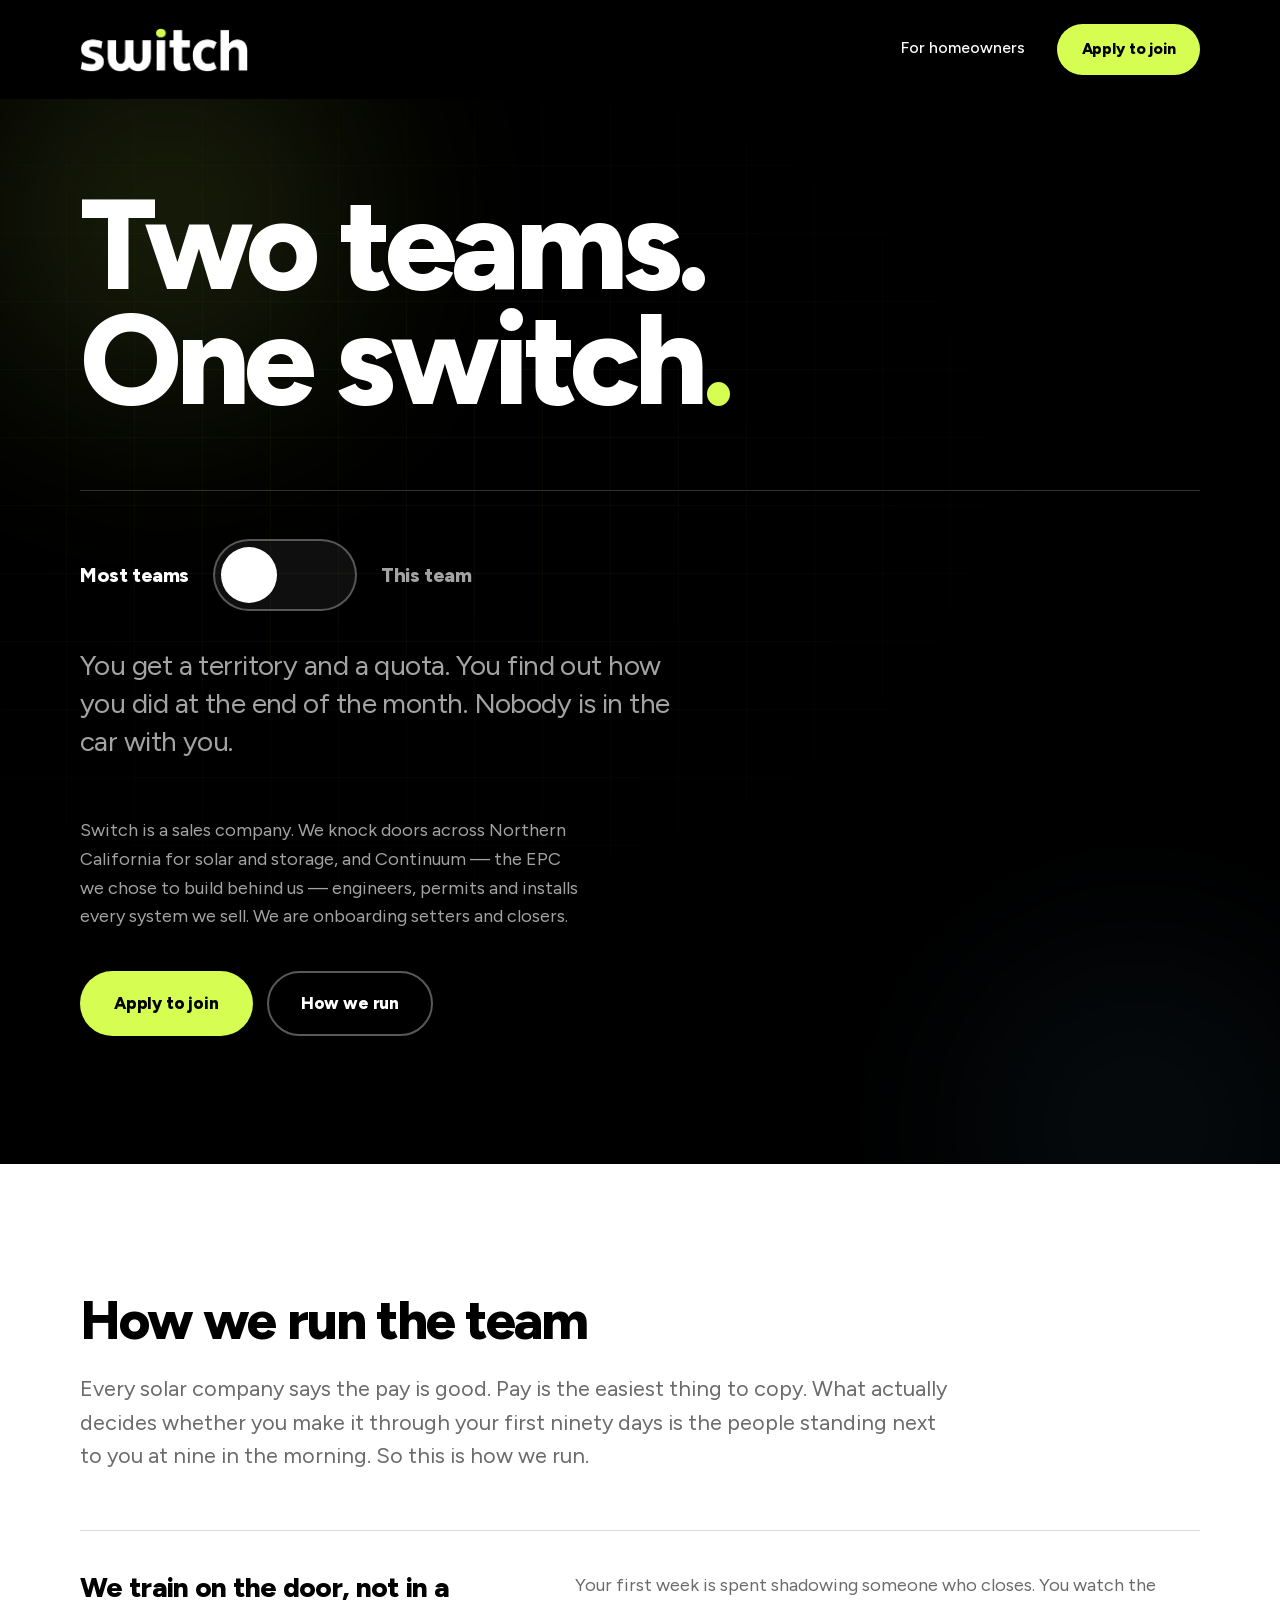
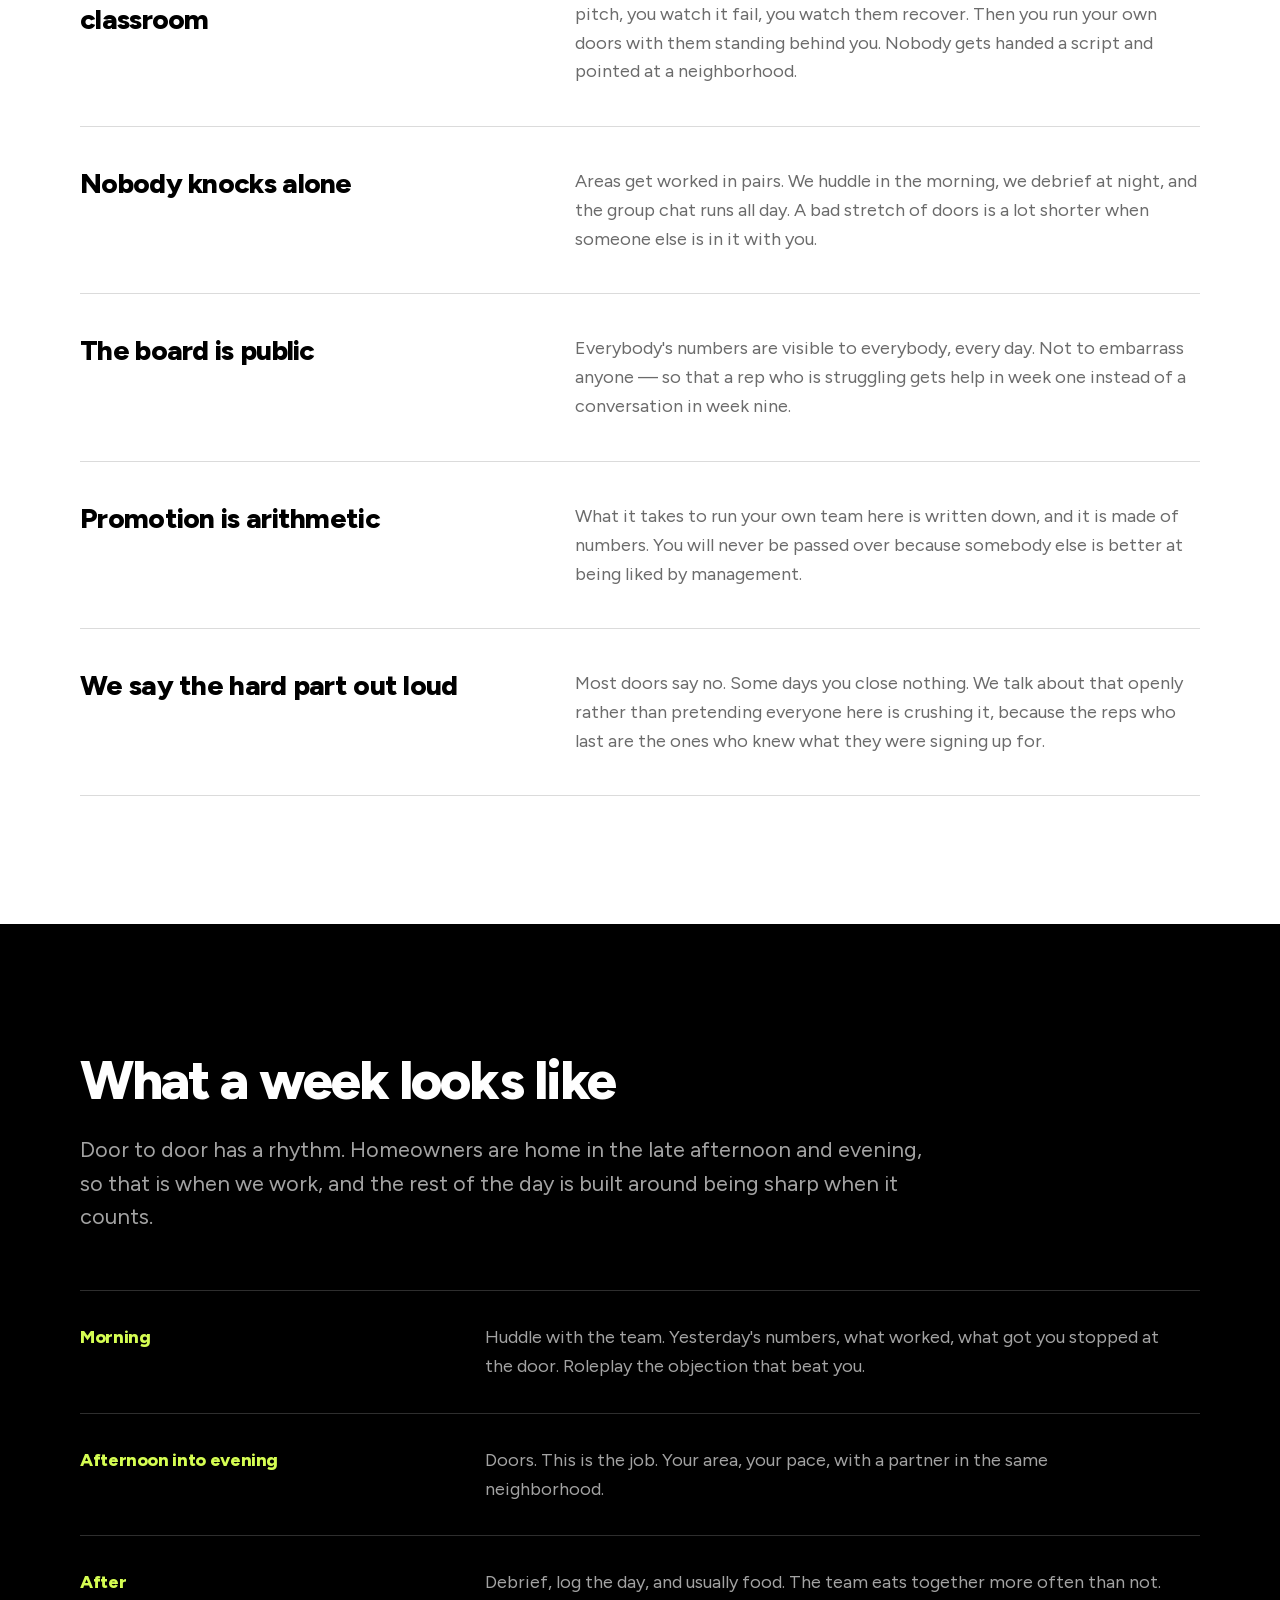
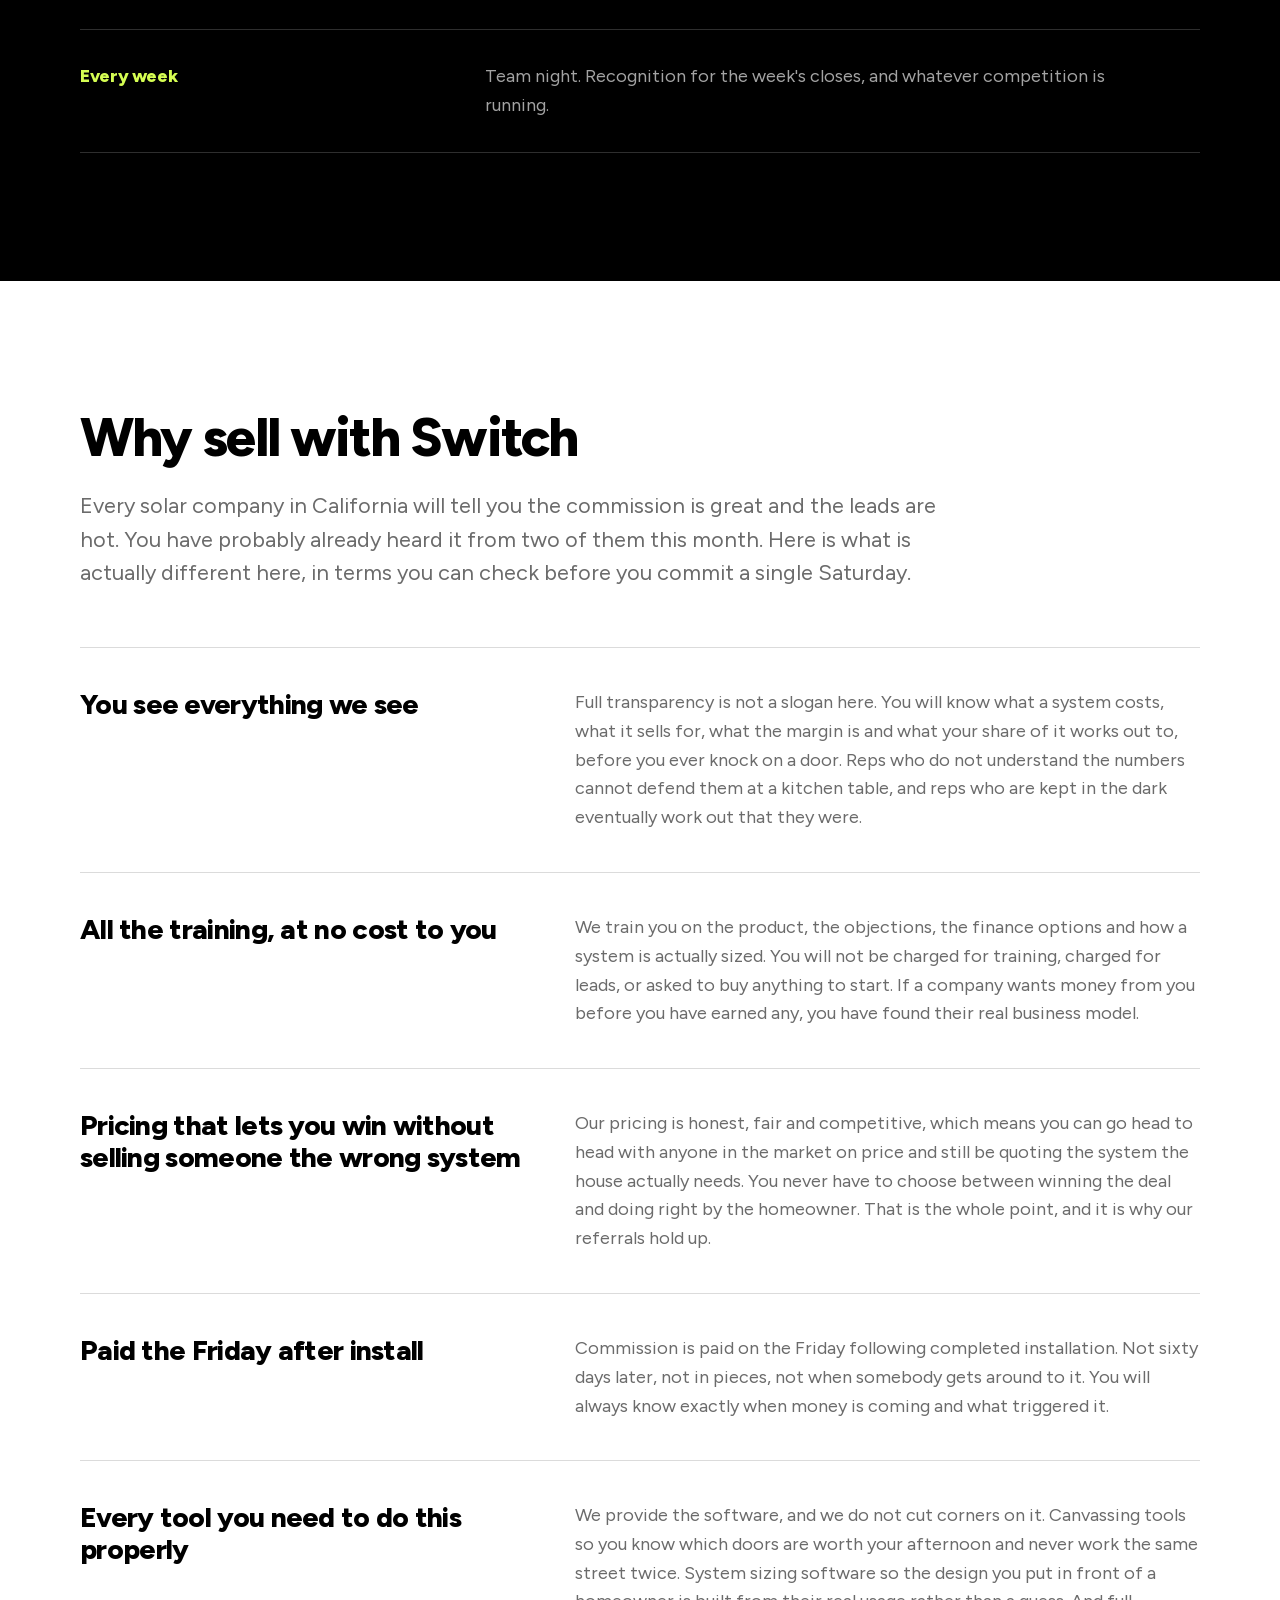
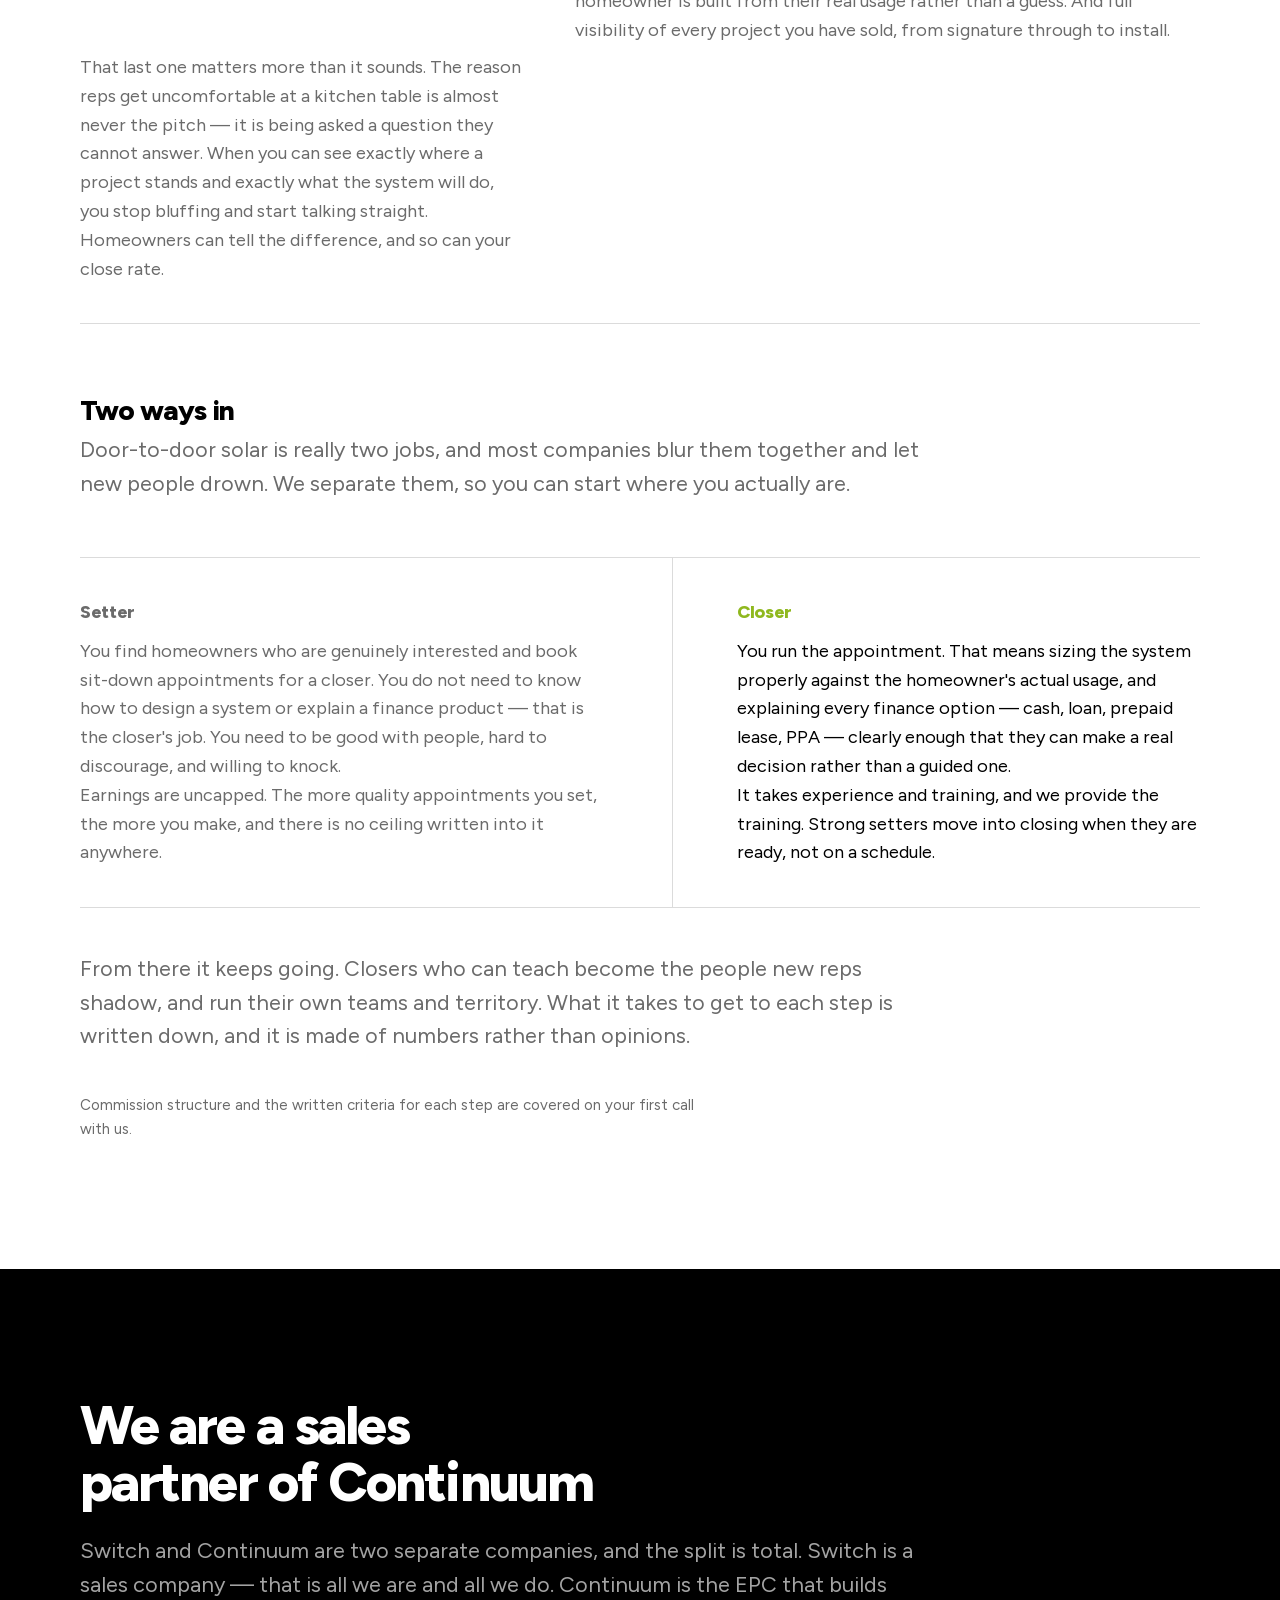
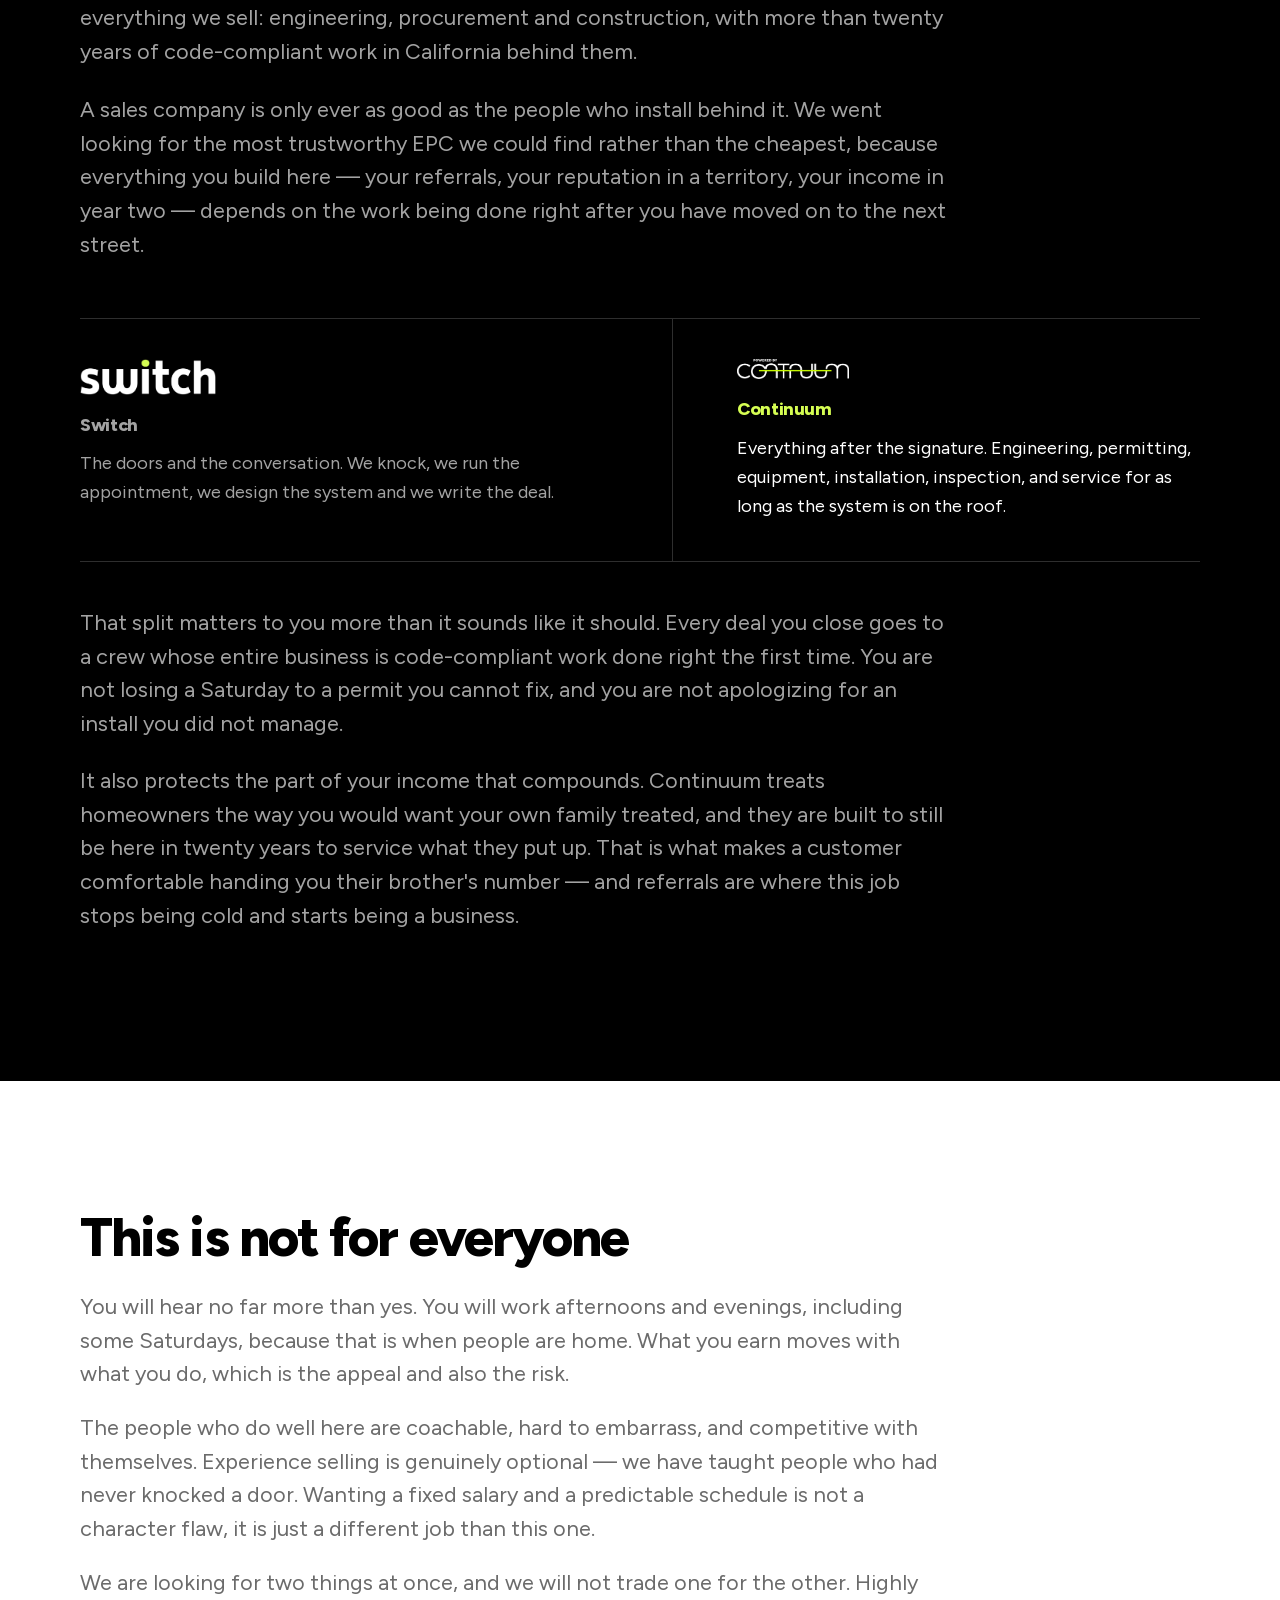
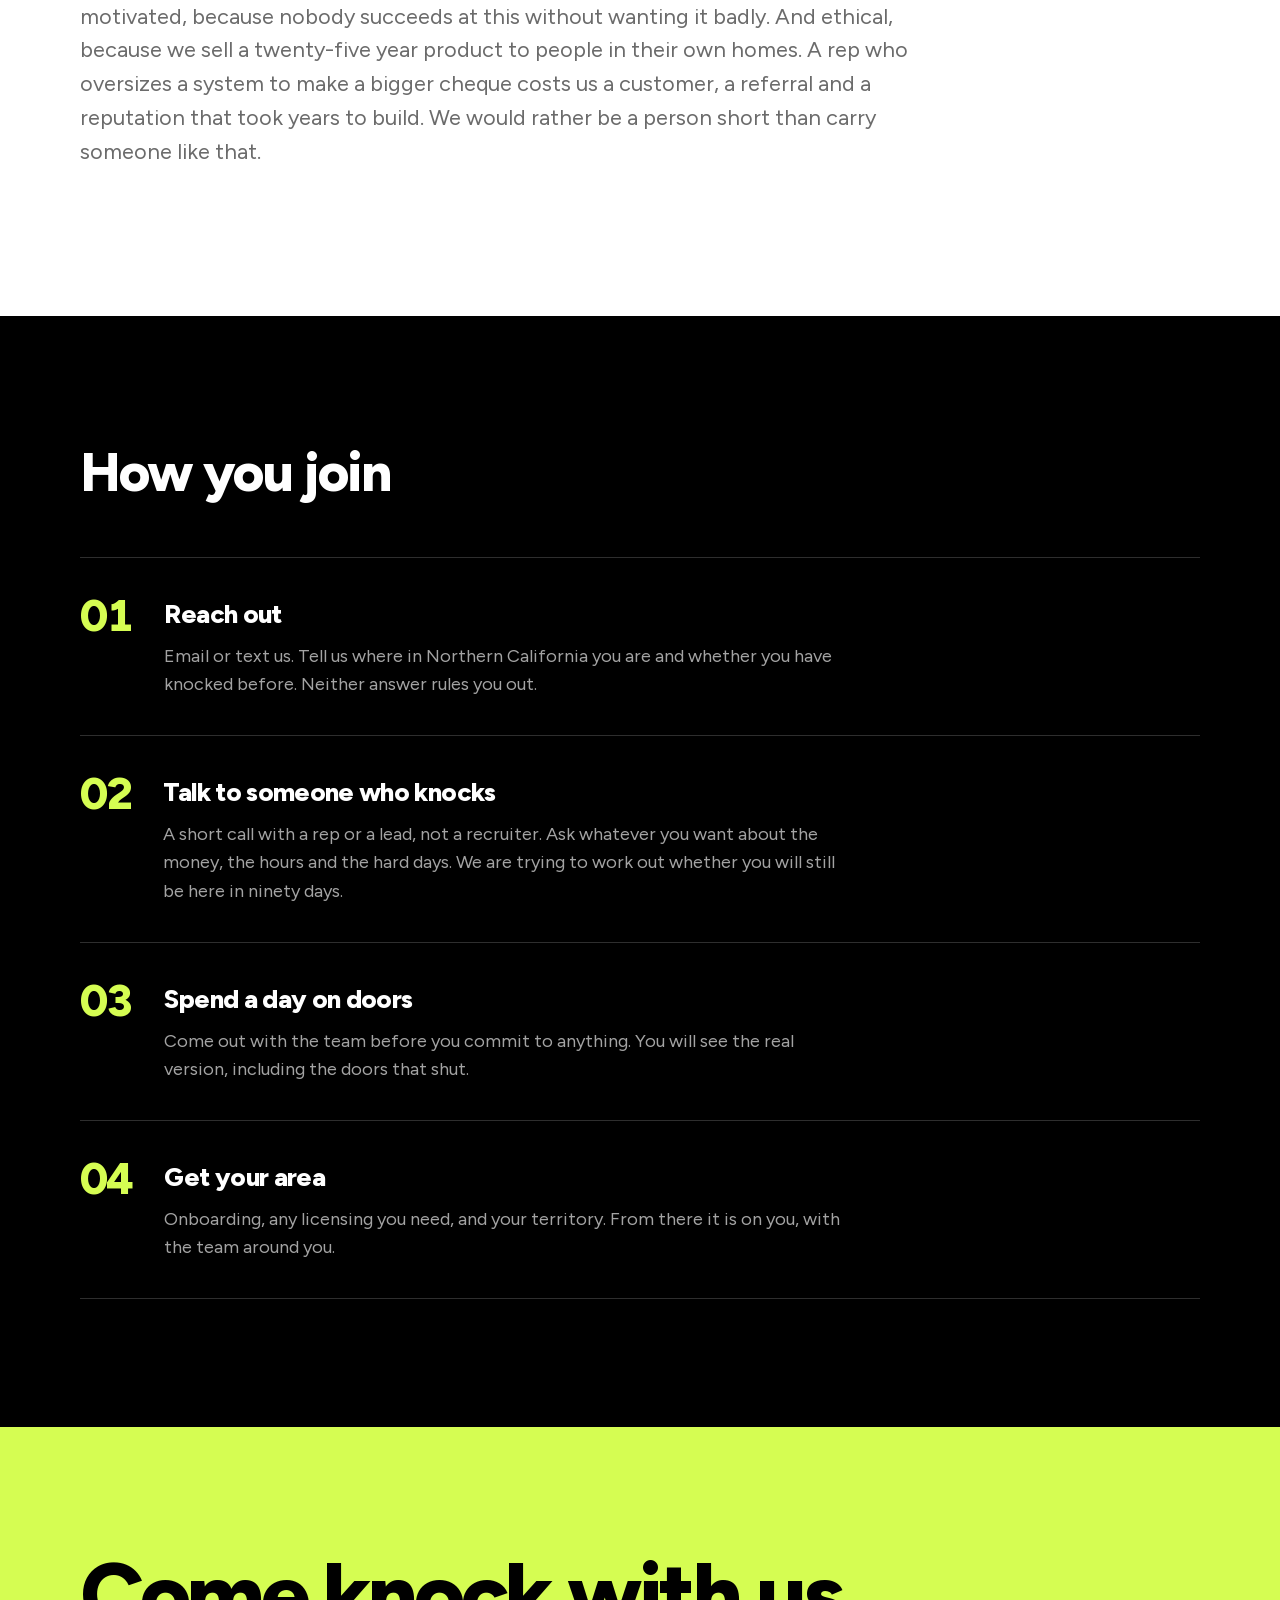
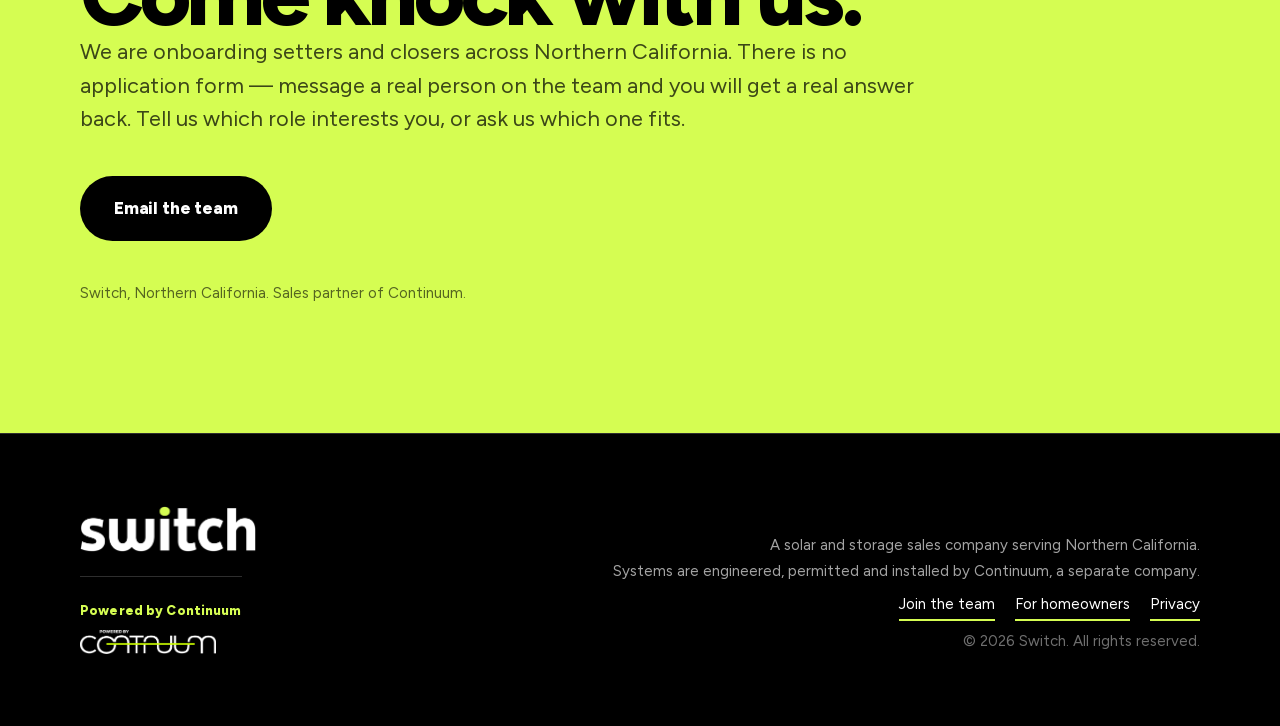
==== commit 7e2ec7b2: "Say onboarding, not hiring Co-Authored-By: Claude Fable 5.1 <noreply@anthropic.com>" ====
--- a/index.html
+++ b/index.html
@@ -62,7 +62,7 @@
         </div>
       </div>
 
-      <p class="hero__sub reveal" data-reveal-order="3">Switch is a sales company. We knock doors across Northern California for solar and storage, and Continuum — the EPC we chose to build behind us — engineers, permits and installs every system we sell. We are hiring setters and closers.</p>
+      <p class="hero__sub reveal" data-reveal-order="3">Switch is a sales company. We knock doors across Northern California for solar and storage, and Continuum — the EPC we chose to build behind us — engineers, permits and installs every system we sell. We are onboarding setters and closers.</p>
 
       <div class="actions reveal" data-reveal-order="4">
         <a class="btn btn--volt" href="#apply">Apply to join</a>
@@ -256,7 +256,7 @@
   <section class="slab slab--volt" id="apply">
     <div class="wrap">
       <h2 class="display display--sm">Come knock with us<span class="dot dot--ink">.</span></h2>
-      <p class="lede lede--volt">We are hiring setters and closers across Northern California. There is no application form — message a real person on the team and you will get a real answer back. Tell us which role interests you, or ask us which one fits.</p>
+      <p class="lede lede--volt">We are onboarding setters and closers across Northern California. There is no application form — message a real person on the team and you will get a real answer back. Tell us which role interests you, or ask us which one fits.</p>
       <div class="actions">
         <!-- TODO: add a "Text us" button here once there is a real number:
              <a class="btn btn--outline-ink" href="tel:+1XXXXXXXXXX">Text us</a> -->
--- a/styles.css
+++ b/styles.css
@@ -918,3 +918,183 @@
   .slab--paper .rhythm__row:hover { box-shadow: none; }
   .step:hover .step__n { text-shadow: none; }
 }
+
+/* ============================================================
+   CHARTS
+   Series palette validated for a dark surface, all-pairs:
+   worst CVD dE 10.7, normal-vision 26.5, all >= 3:1 on black.
+   Identity is never colour-alone: every series is legended and
+   the areas are direct-labelled.
+   ============================================================ */
+
+.viz {
+  --s-solar:   #7E9C18;
+  --s-battery: #3987e5;
+  --s-grid:    #d55181;
+  margin: clamp(2.5rem, 5vw, 3.5rem) 0 0;
+  padding: clamp(1.5rem, 3.5vw, 2.25rem);
+  border: 1px solid var(--hair-ink);
+  background: rgba(255,255,255,.02);
+}
+.viz__title {
+  font-size: clamp(1.3rem, 2.4vw, 1.75rem);
+  font-weight: 800;
+  letter-spacing: -.025em;
+  margin: 0 0 .5rem;
+  color: var(--paper);
+}
+.viz__sub { margin: 0 0 1.5rem; color: var(--grey-ink); font-size: 1rem; max-width: 58ch; }
+
+.viz__legend { display: flex; flex-wrap: wrap; gap: .5rem 1.5rem; margin-bottom: 1.5rem; }
+.key { display: inline-flex; align-items: center; gap: .5rem; font-size: .9375rem; color: var(--grey-ink); }
+.key__sw { width: 14px; height: 14px; border-radius: 3px; flex: none; }
+.key__sw[data-series="solar"]   { background: var(--s-solar); }
+.key__sw[data-series="battery"] { background: var(--s-battery); }
+.key__sw[data-series="grid"]    { background: var(--s-grid); }
+.key__sw--line { height: 0; border-top: 2px dashed var(--paper); border-radius: 0; }
+
+/* ---------- bars ---------- */
+
+.bars { display: grid; gap: 1.125rem; }
+.bar { display: grid; gap: .375rem; }
+.bar__label { font-size: .9375rem; font-weight: 800; color: var(--paper); }
+.bar__note { font-weight: 400; color: var(--grey-ink); }
+.bar__track {
+  position: relative;
+  display: flex;
+  align-items: center;
+  gap: .625rem;
+  height: 30px;
+}
+.bar__fill {
+  height: 100%;
+  width: 0;
+  border-radius: 0 4px 4px 0;      /* rounded data-end, anchored to baseline */
+  transition: width 1s cubic-bezier(.25,.8,.25,1);
+}
+.bar[data-series="grid"]  .bar__fill { background: var(--s-grid); }
+.bar[data-series="solar"] .bar__fill { background: var(--s-solar); box-shadow: 0 0 26px rgba(126,156,24,.5); }
+.bar__val { font-weight: 800; font-size: 1.0625rem; color: var(--paper); font-variant-numeric: tabular-nums; }
+
+.viz__delta {
+  display: flex;
+  align-items: baseline;
+  gap: .875rem;
+  flex-wrap: wrap;
+  margin: 2rem 0 0;
+  padding-top: 1.5rem;
+  border-top: 1px solid var(--hair-ink);
+}
+.viz__delta-n {
+  font-size: clamp(2.25rem, 5vw, 3.25rem);
+  font-weight: 800;
+  letter-spacing: -.04em;
+  color: var(--volt);
+  line-height: 1;
+}
+.viz__delta-t { color: var(--grey-ink); max-width: 44ch; }
+
+/* ---------- svg day chart ---------- */
+
+.chart-wrap { position: relative; }
+.chart { width: 100%; height: auto; display: block; overflow: visible; touch-action: pan-y; }
+
+.ax__grid { stroke: rgba(255,255,255,.12); stroke-width: 1; }
+.ax__lab  { fill: #A3A3A3; font-size: 13px; font-family: inherit; }
+
+.peak-band { fill: rgba(213,253,82,.055); }
+.peak-lab  { fill: rgba(213,253,82,.75); font-size: 12px; font-weight: 800; font-family: inherit; }
+
+.area { stroke: #000; stroke-width: 2; }     /* 2px surface gap between fills */
+.area[data-series="solar"]   { fill: var(--s-solar); }
+.area[data-series="battery"] { fill: var(--s-battery); }
+.area[data-series="grid"]    { fill: var(--s-grid); }
+
+.prod-line {
+  fill: none;
+  stroke: var(--s-solar);
+  stroke-width: 2;
+  stroke-dasharray: 5 5;
+  opacity: .85;
+}
+.load-line { fill: none; stroke: #fff; stroke-width: 2; stroke-linejoin: round; }
+
+.note { font-size: 12.5px; font-weight: 800; font-family: inherit; }
+.note--solar { fill: #A8CC2E; }
+.note--load  { fill: #fff; }
+.note--batt  { fill: #7FB4F2; }
+
+.cross { stroke: rgba(255,255,255,.45); stroke-width: 1; stroke-dasharray: 3 3; }
+.cross-dot { fill: #fff; stroke: #000; stroke-width: 2; }
+
+.chart__tip {
+  position: absolute;
+  top: 8px;
+  transform: translateX(-50%);
+  pointer-events: none;
+  background: #0d0d0d;
+  border: 1px solid rgba(255,255,255,.22);
+  border-radius: 8px;
+  padding: .625rem .75rem;
+  font-size: .8125rem;
+  color: var(--paper);
+  min-width: 170px;
+  box-shadow: 0 12px 34px rgba(0,0,0,.65);
+  z-index: 3;
+}
+.chart__tip strong { display: block; margin-bottom: .375rem; font-size: .9375rem; }
+.chart__tip span { display: flex; align-items: center; gap: .5rem; padding: .125rem 0; color: #C9C9C9; }
+.chart__tip b { margin-left: auto; color: #fff; font-variant-numeric: tabular-nums; }
+.chart__tip i { width: 9px; height: 9px; border-radius: 2px; flex: none; }
+.chart__tip i[data-series="solar"]   { background: var(--s-solar); }
+.chart__tip i[data-series="battery"] { background: var(--s-battery); }
+.chart__tip i[data-series="grid"]    { background: var(--s-grid); }
+.tip__tot { border-top: 1px solid rgba(255,255,255,.18); margin-top: .375rem; padding-top: .375rem !important; }
+
+/* ---------- table view + caveat ---------- */
+
+.viz__data { margin-top: 1.75rem; }
+.viz__data summary {
+  cursor: pointer;
+  font-size: .9375rem;
+  font-weight: 800;
+  color: var(--grey-ink);
+  padding: .5rem 0;
+}
+.viz__data summary:hover { color: var(--volt); }
+.viz__data .table { min-width: 34rem; margin-top: .75rem; }
+
+.viz__note {
+  margin: 1.75rem 0 0;
+  font-size: .9375rem;
+  line-height: 1.65;
+  color: var(--grey-ink);
+  max-width: 64ch;
+  border-left: 3px solid var(--s-solar);
+  padding-left: 1rem;
+}
+.viz__note strong { color: var(--paper); font-weight: 800; }
+
+@media (max-width: 40rem) {
+  .viz { padding: 1.125rem; }
+  /* The viewBox is 900 wide and renders at about 335px on a phone, so text
+     is scaled to roughly 0.37. These sizes are chosen to land near 10px on
+     screen, not to look sensible in the source. */
+  .ax__lab  { font-size: 26px; }
+  .peak-lab { font-size: 22px; }
+  /* In-chart labels collide badly at this scale. The legend and the table
+     view carry identity instead. */
+  .note { display: none; }
+  .viz__legend { gap: .5rem 1rem; }
+  .key { font-size: .875rem; }
+}
+
+@media (prefers-reduced-motion: reduce) {
+  .bar__fill { transition: none; }
+}
+
+/* surplus solar banked into the battery */
+.charge-area { fill: var(--s-battery); opacity: .22; }
+.key__sw--charge { background: var(--s-battery); opacity: .34; }
+/* the usage line is solid white in the chart, so its swatch must be too */
+.key__sw--line { height: 0; border-top: 2px solid var(--paper); border-radius: 0; }
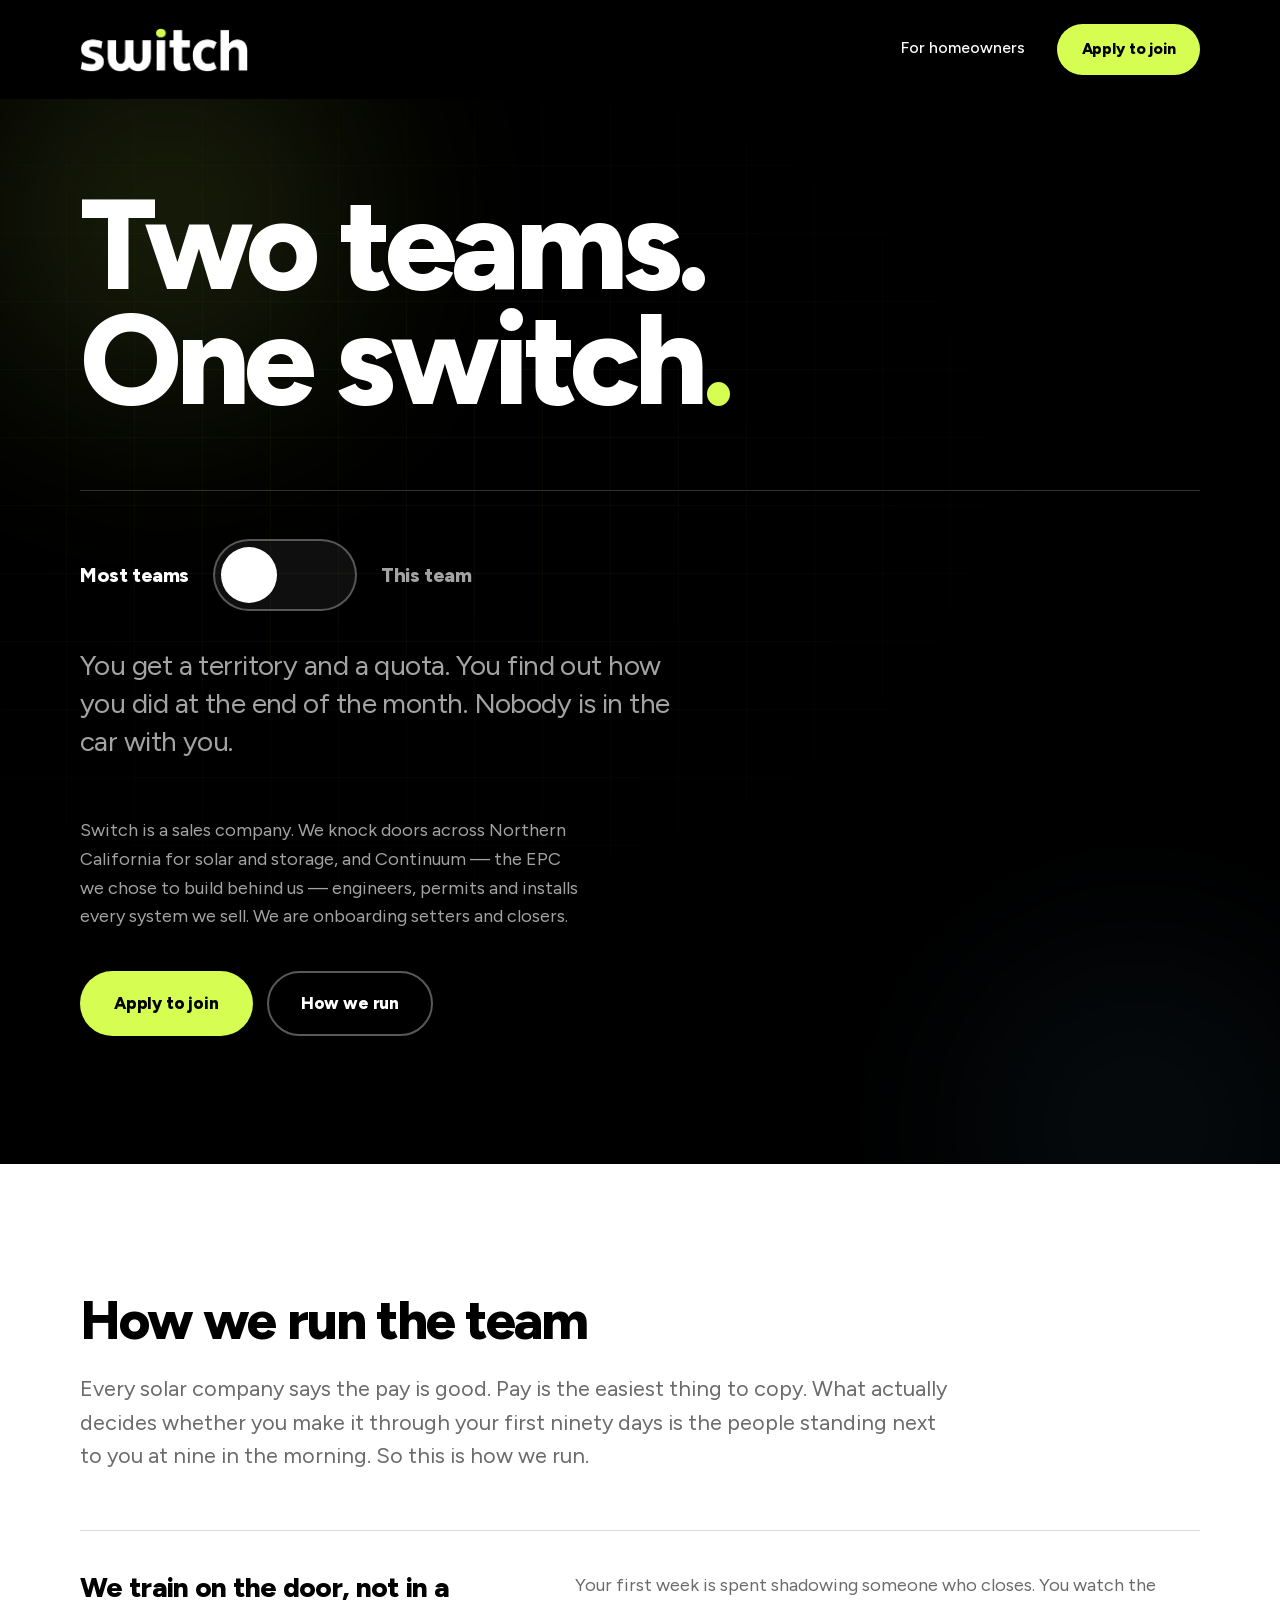
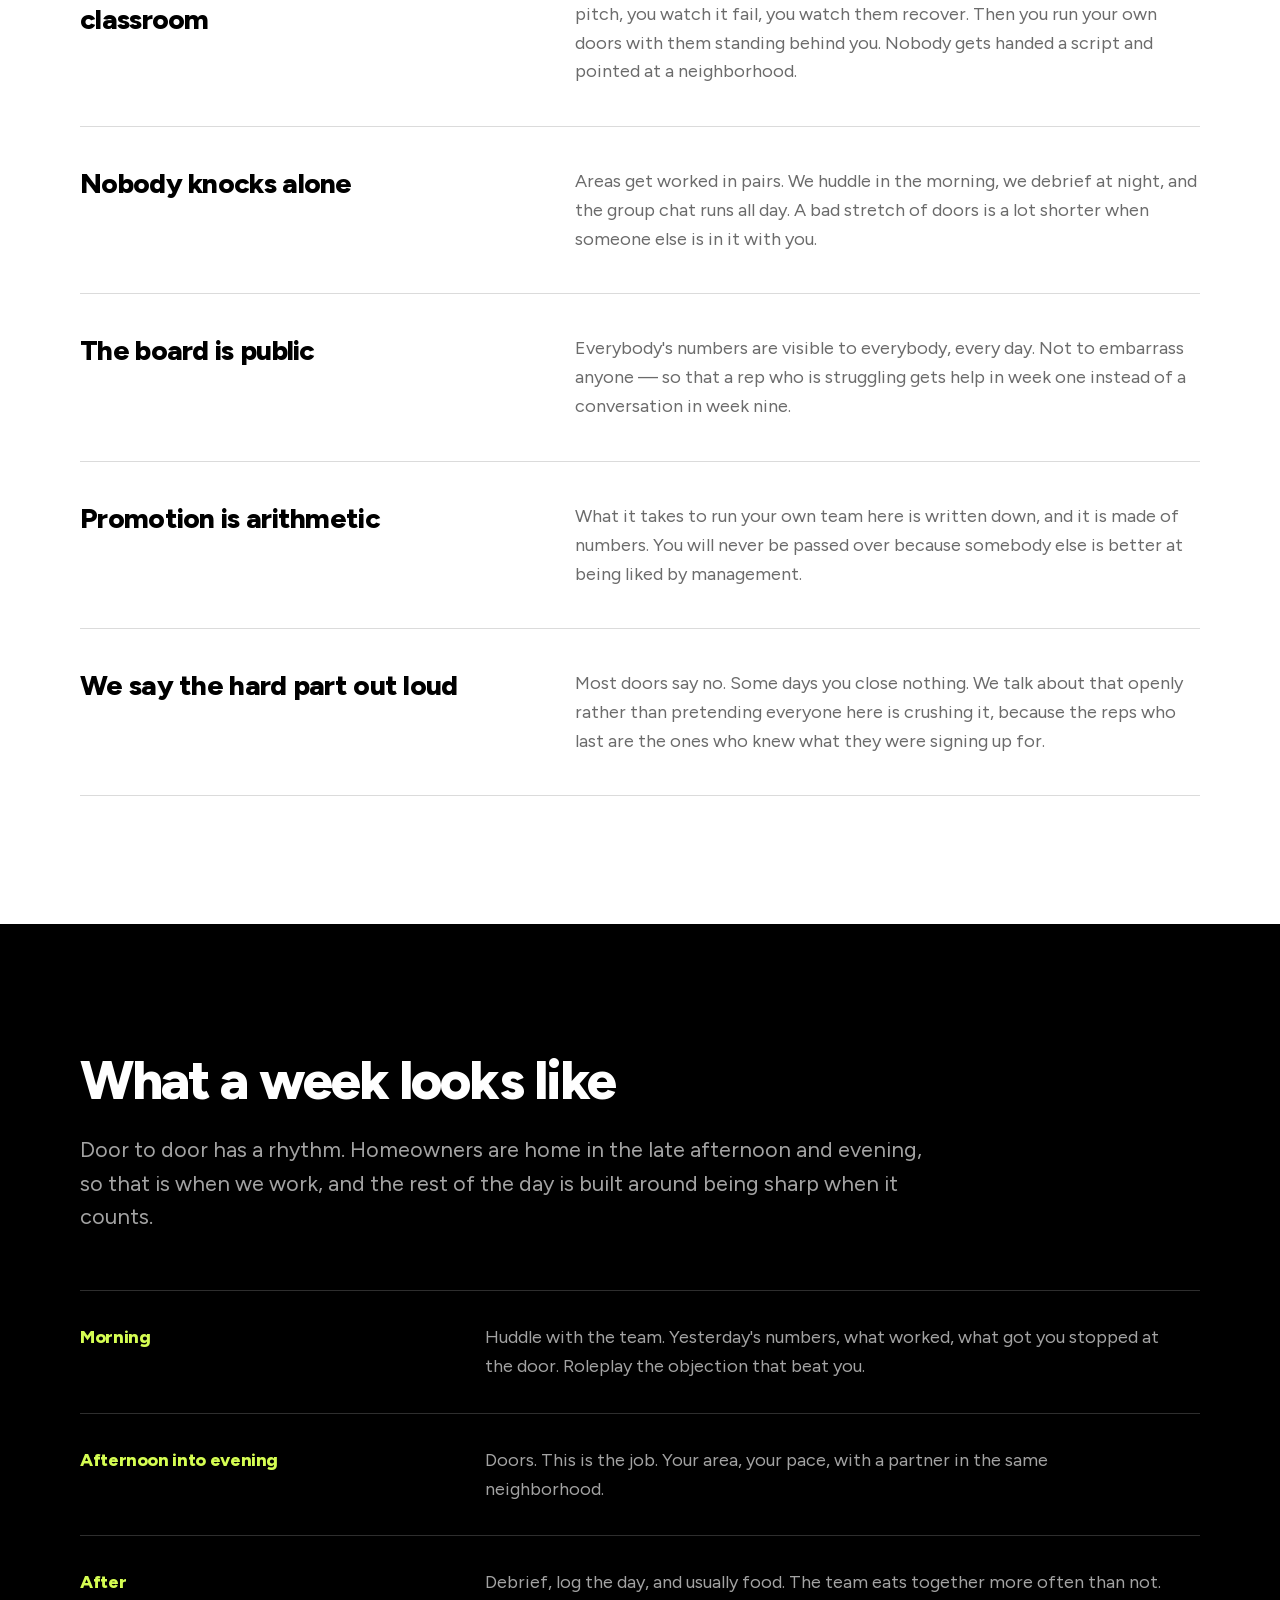
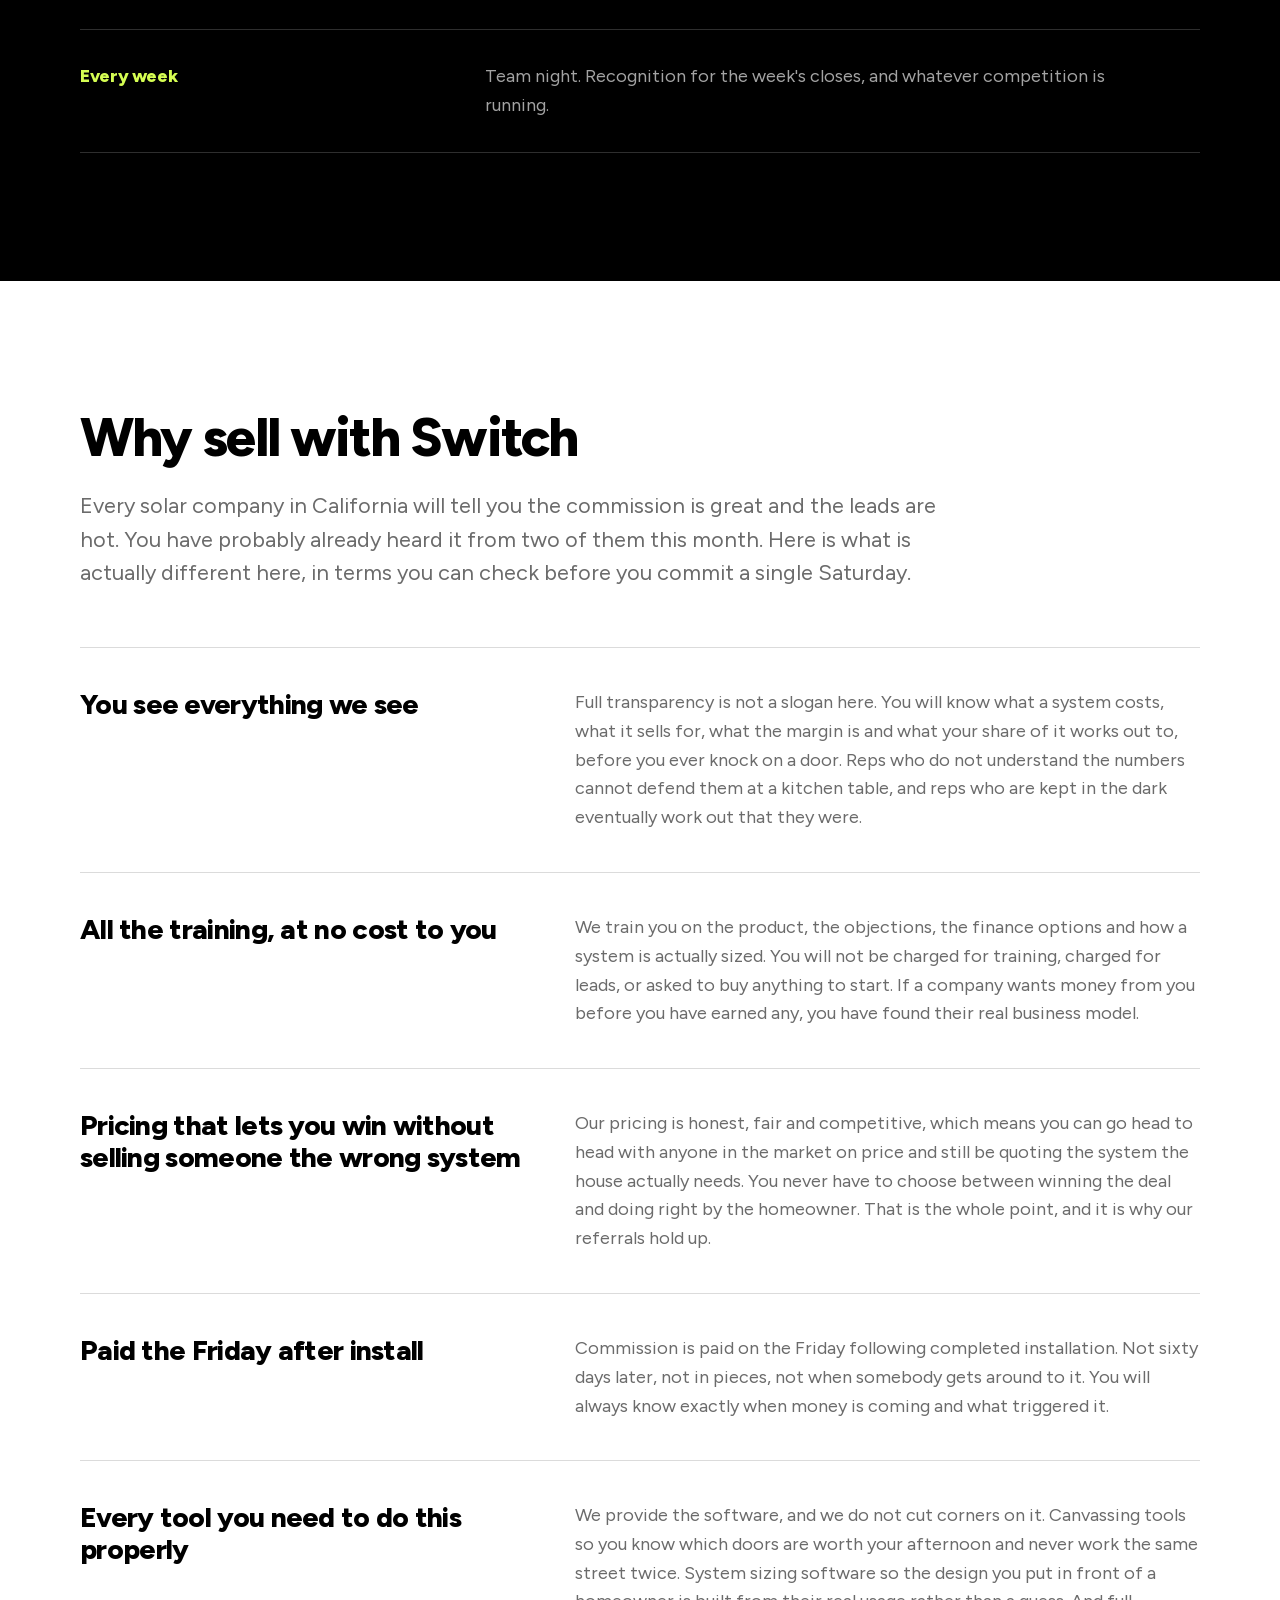
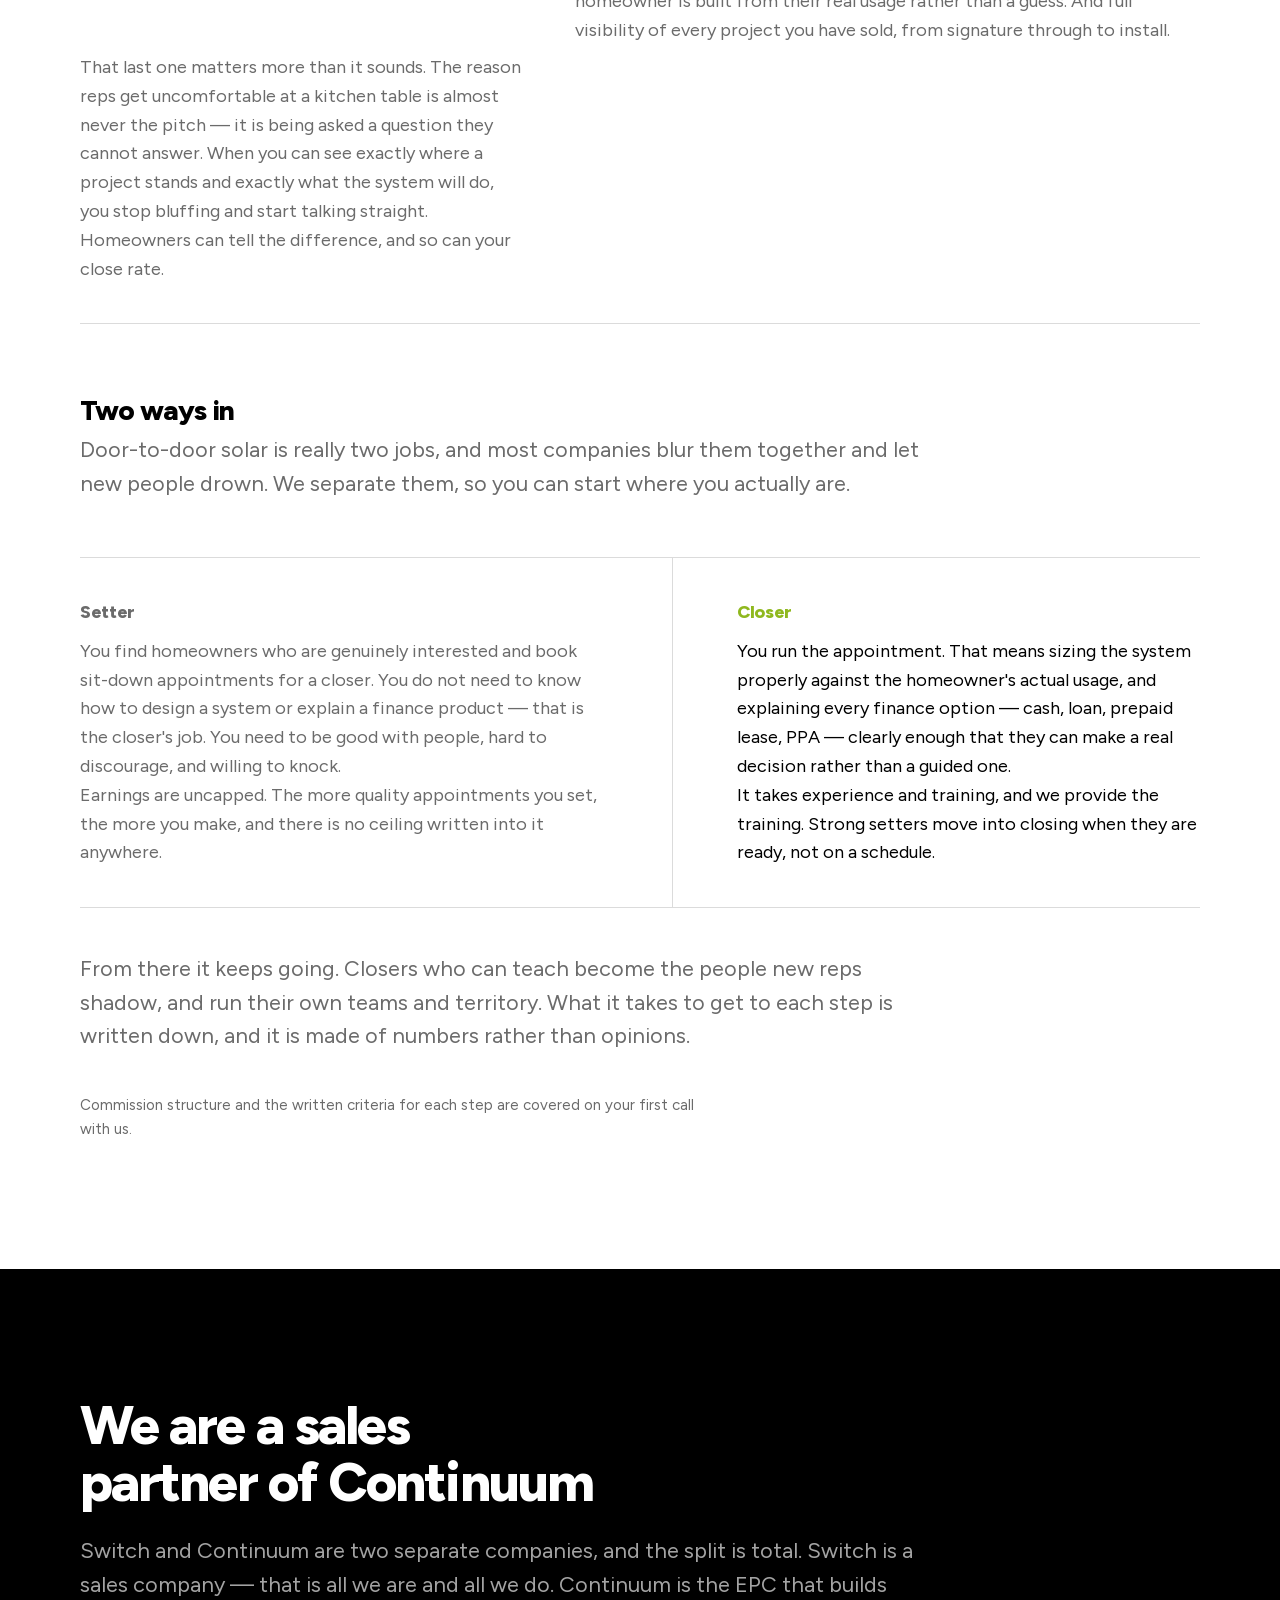
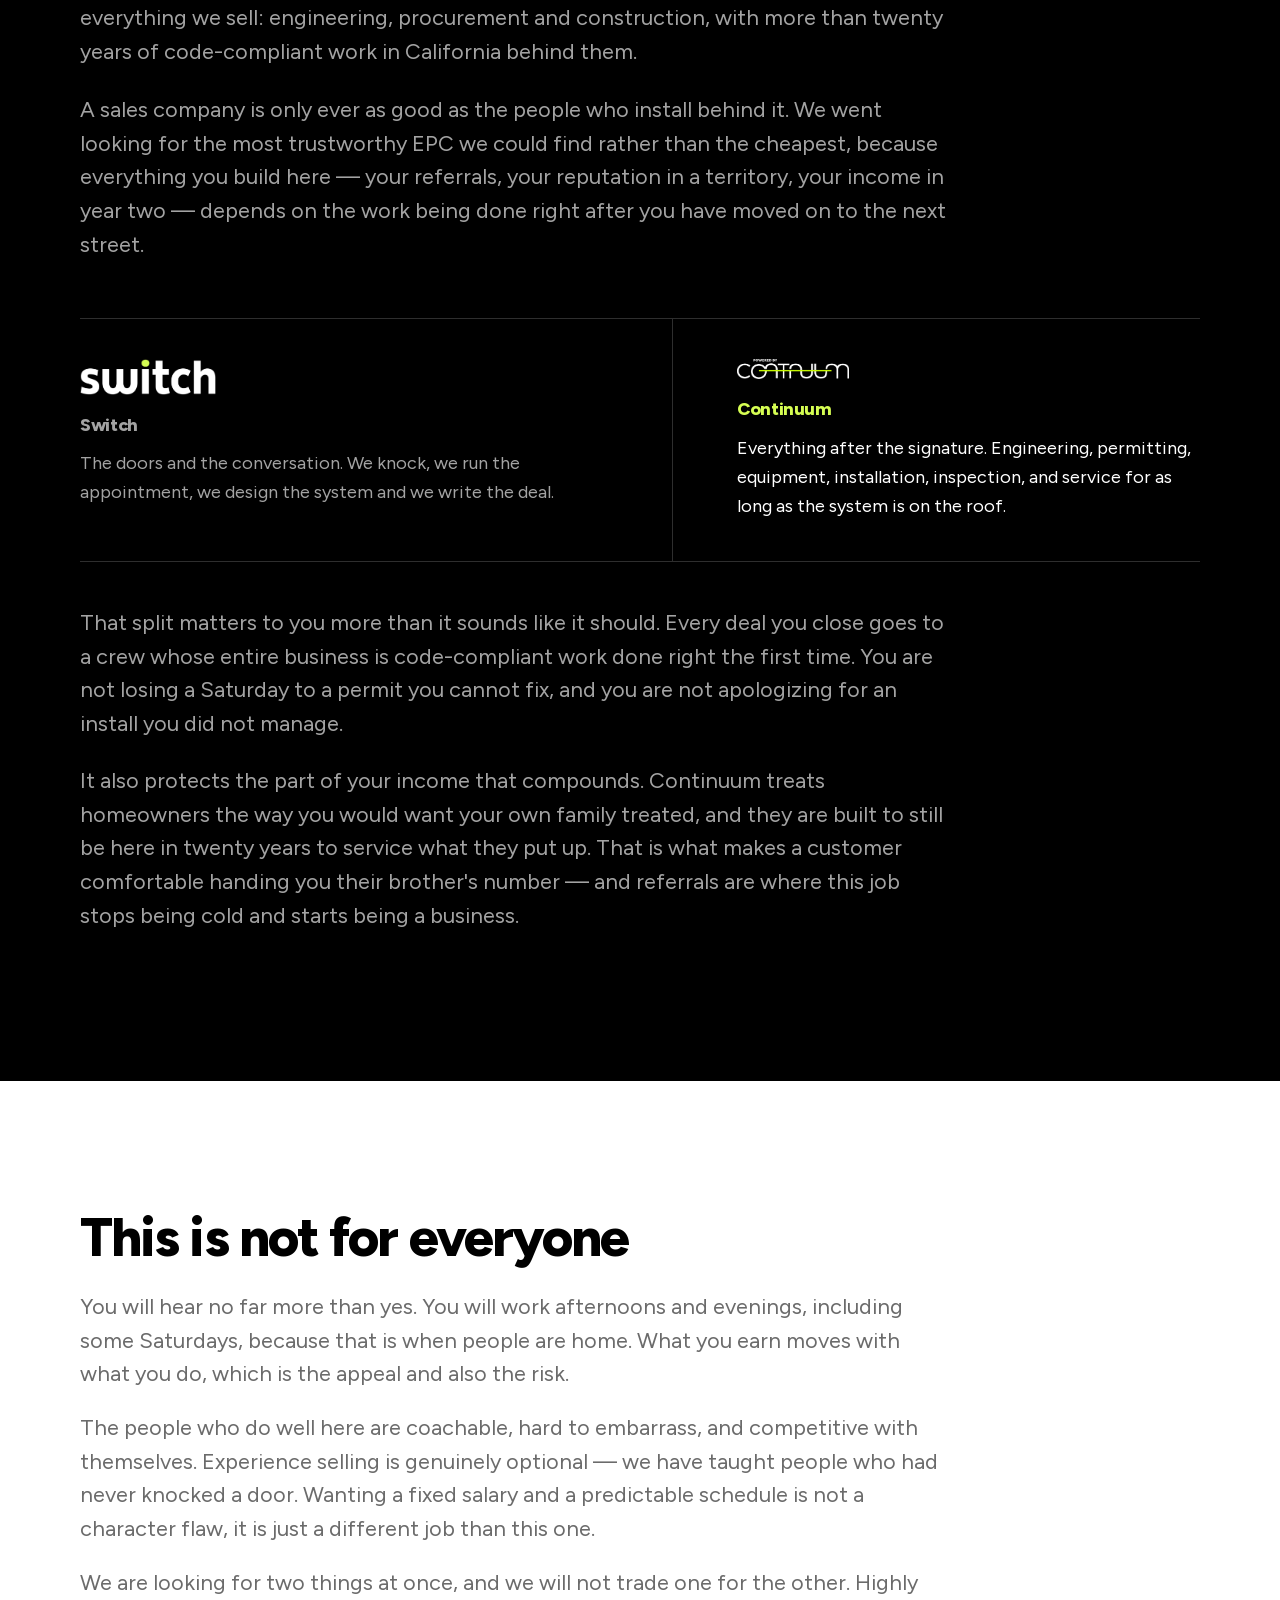
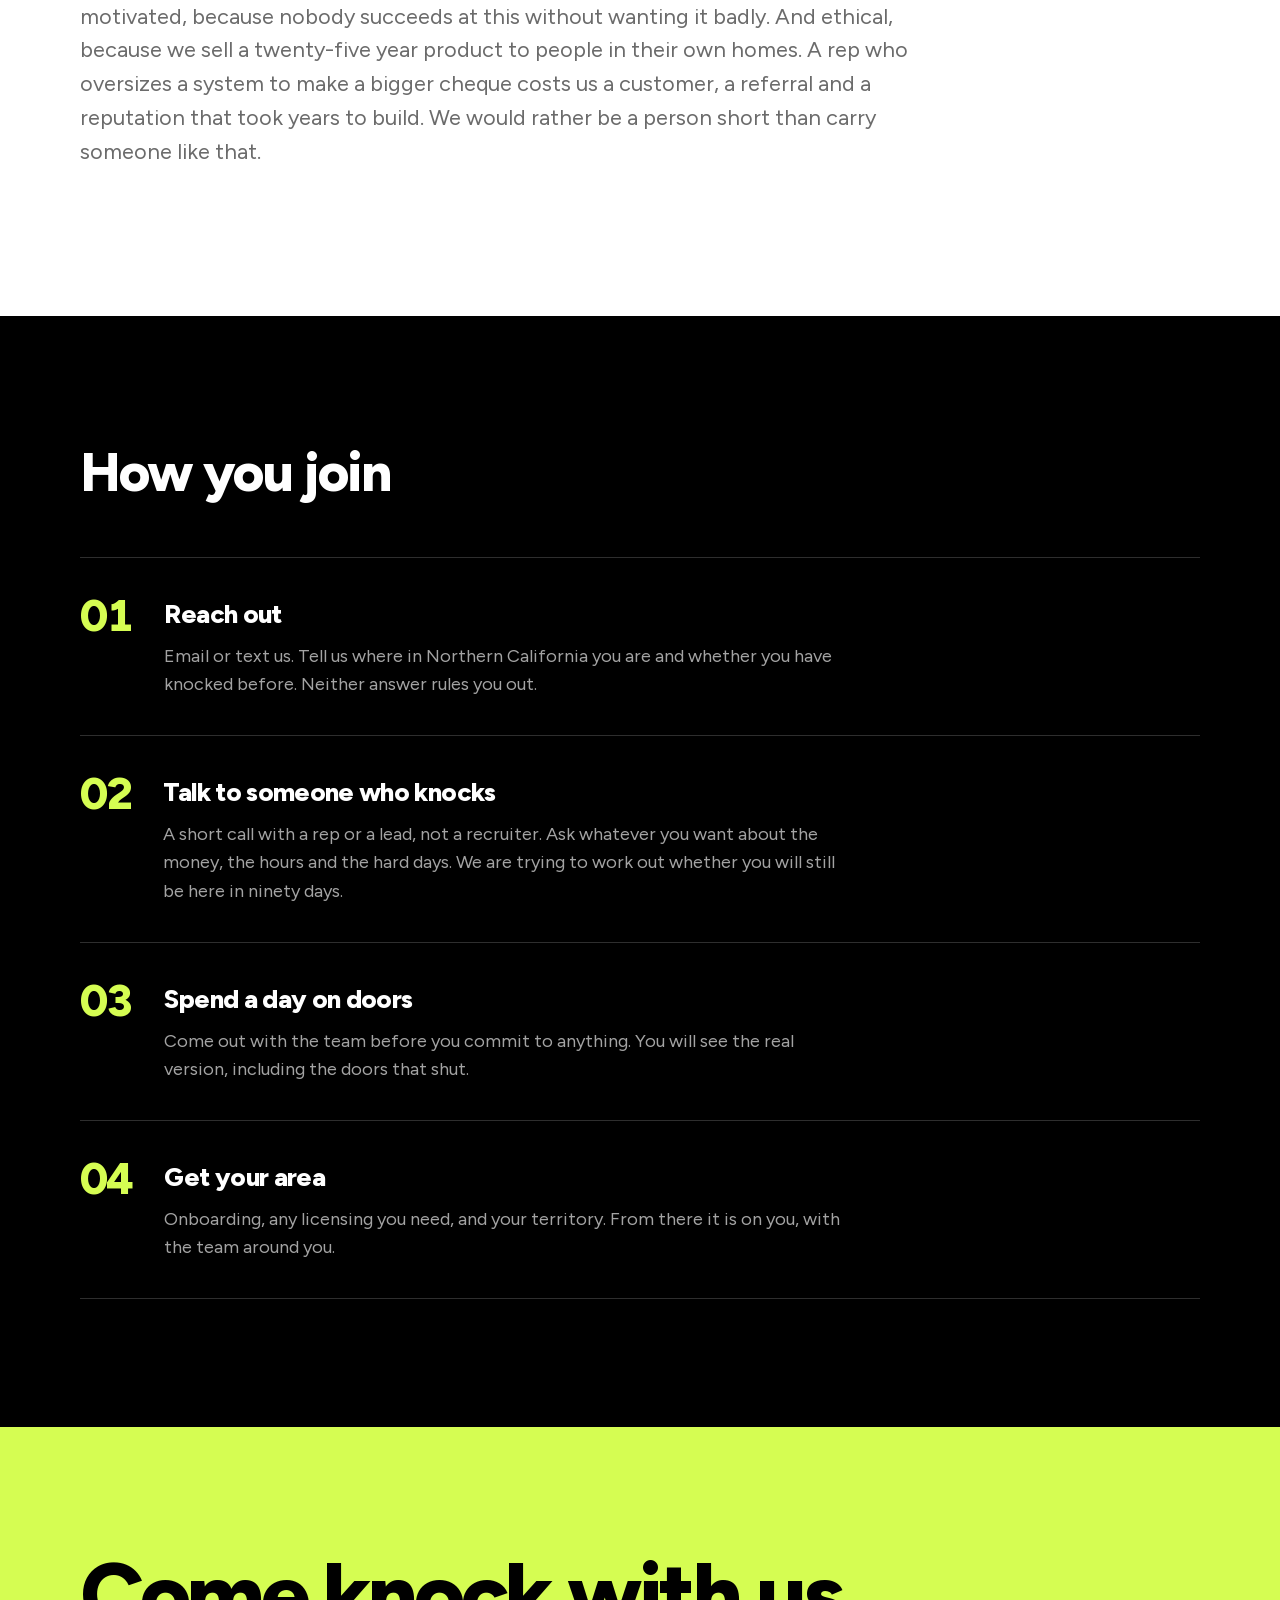
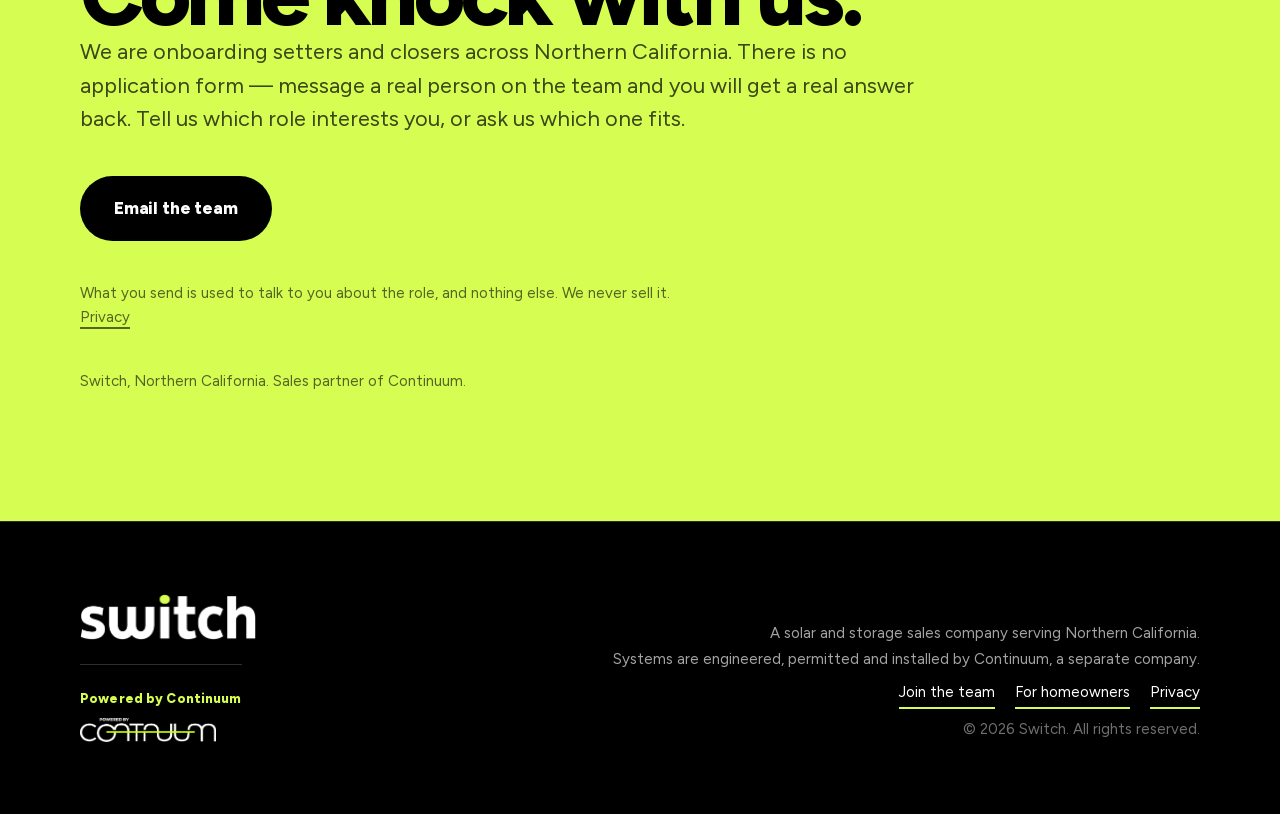
==== commit 33a45484: "Bring the privacy page up to California law, and check it on every push Disclose what the email butt" ====
--- a/index.html
+++ b/index.html
@@ -262,6 +262,7 @@
              <a class="btn btn--outline-ink" href="tel:+1XXXXXXXXXX">Text us</a> -->
         <a class="btn btn--ink" href="mailto:careers@switchpowerco.com?subject=Joining%20the%20Switch%20team">Email the team</a>
       </div>
+      <p class="fineprint fineprint--volt">What you send is used to talk to you about the role, and nothing else. We never sell it. <a class="inline-link inline-link--volt" href="privacy.html">Privacy</a></p>
       <p class="fineprint fineprint--volt">Switch, Northern California. Sales partner of Continuum.</p>
     </div>
   </section>
--- a/styles.css
+++ b/styles.css
@@ -659,7 +659,8 @@
 
 /* prose that follows a split block needs its own top margin, since the
    .lede + .lede adjacency no longer applies across it */
-.compare + .lede { margin-top: clamp(2rem, 4vw, 2.75rem); }
+.compare + .lede,
+.tenets + .lede { margin-top: clamp(2rem, 4vw, 2.75rem); }
 
 
 .inline-link {
@@ -691,6 +692,7 @@
 
 .inline-link--ink { border-bottom-color: var(--volt); }
 .inline-link--ink:hover { border-bottom-color: var(--paper); }
+.inline-link--volt { border-bottom-color: currentColor; }
 
 /* four options rather than three, so give the columns room to breathe */
 .table { min-width: 40rem; }
@@ -1098,3 +1100,136 @@
 .key__sw--charge { background: var(--s-battery); opacity: .34; }
 /* the usage line is solid white in the chart, so its swatch must be too */
 .key__sw--line { height: 0; border-top: 2px solid var(--paper); border-radius: 0; }
+
+/* ============================================================
+   POWER FLOW — app-style screen inset in the light section.
+   Dark-surface palette, validated all-pairs on black:
+   solar #7E9C18 · battery #3987e5 · grid #d55181.
+   ============================================================ */
+
+.tenet--wide { grid-template-columns: 1fr; }
+.tenet--wide .tenet__h { margin-bottom: .5rem; }
+.tenet--wide > p { margin-bottom: 1.25rem; }
+
+.viz--screen {
+  --s-solar:   #7E9C18;
+  --s-battery: #3987e5;
+  --s-grid:    #d55181;
+  --s-home:    #E9EDF0;
+  background: #000;
+  color: var(--paper);
+  border: 1px solid rgba(255,255,255,.08);
+  border-radius: 22px;
+  padding: clamp(1.25rem, 3vw, 2rem);
+  box-shadow: 0 30px 80px rgba(0,0,0,.28), inset 0 0 0 1px rgba(255,255,255,.03);
+}
+.viz--screen .viz__note { color: var(--grey-ink); border-left-color: var(--s-solar); }
+.viz--screen .viz__note strong { color: var(--paper); }
+
+.flow__controls {
+  display: flex; flex-wrap: wrap; align-items: center; justify-content: space-between;
+  gap: 1rem 2rem; margin-bottom: .5rem;
+}
+
+.seg { display: inline-flex; border: 1.5px solid rgba(255,255,255,.22); border-radius: 999px; padding: 3px; gap: 3px; }
+.seg__btn {
+  appearance: none; border: 0; background: none; cursor: pointer;
+  font: inherit; font-weight: 800; font-size: .9375rem;
+  padding: .5rem 1rem; border-radius: 999px; color: var(--grey-ink);
+  transition: background-color .15s ease, color .15s ease;
+}
+.seg__btn.is-on { background: var(--paper); color: var(--ink); }
+.seg__btn:hover:not(.is-on) { color: var(--paper); }
+
+.gsw { display: inline-flex; align-items: center; gap: .75rem; }
+.gsw__lab { font-weight: 800; font-size: .9375rem; color: var(--paper); }
+.gsw__state { font-weight: 800; font-size: .9375rem; color: var(--grey-ink); min-width: 6ch; transition: color .2s ease; }
+.gsw.is-on .gsw__state { color: var(--volt); }
+.switch--sm .switch__track { --track-w: 4.25rem; --track-h: 2.25rem; --track-pad: .3125rem; }
+.gsw.is-on .switch__track { background: rgba(213,253,82,.16); border-color: var(--volt);
+  box-shadow: 0 0 0 1px rgba(213,253,82,.5), 0 0 24px rgba(213,253,82,.38); }
+.gsw.is-on .switch__knob { background: var(--volt); box-shadow: 0 0 16px rgba(213,253,82,.75);
+  transform: translateX(calc(var(--track-w) - var(--track-h))); }
+
+/* svg */
+.flow__svg { width: 100%; height: auto; display: block; overflow: visible; margin: .25rem 0 0; }
+
+.bus__line { fill: none; stroke: rgba(255,255,255,.14); stroke-width: 2; stroke-linecap: round; transition: stroke .3s ease; }
+.bus__line.is-cut { stroke-dasharray: 5 9; stroke: rgba(255,255,255,.1); }
+
+/* ---- streams: a lit wire with energy packets travelling along it ----
+   The head is a short bright dash, the tail a longer faint one whose end is
+   pinned to the head's end, so together they read as a comet moving from
+   the source to the destination. Density and speed come from the kW. */
+
+.stream .wire, .stream .pk { fill: none; stroke-linecap: round; stroke-linejoin: round; }
+.stream .wire { stroke-width: 3; opacity: 0; transition: opacity .35s ease; }
+.stream.is-on .wire { opacity: .26; }
+
+.stream .pk {
+  opacity: 0;
+  stroke-dasharray: calc(var(--dash, 18) * 1px) calc(var(--gap, 60) * 1px);
+  stroke-dashoffset: 0;
+}
+.stream .pk--head { stroke-width: 4.5; }
+.stream .pk--tail {
+  stroke-width: 3;
+  stroke-dasharray: calc(var(--dash, 18) * 2.4px) calc((var(--gap, 60) - var(--dash, 18) * 1.4) * 1px);
+  stroke-dashoffset: calc(var(--dash, 18) * 1.4px);   /* pins the tail's end to the head's end */
+}
+.stream.is-on .pk--head { opacity: 1; animation: travel-head var(--dur, 1s) linear infinite; filter: drop-shadow(0 0 6px currentColor) brightness(1.25); }
+.stream.is-on .pk--tail { opacity: .38; animation: travel-tail var(--dur, 1s) linear infinite; }
+@keyframes travel-head { to { stroke-dashoffset: calc(var(--period, 78) * -1px); } }
+@keyframes travel-tail { to { stroke-dashoffset: calc((var(--dash, 18) * 1.4 - var(--period, 78)) * 1px); } }
+
+.stream[data-series="solar"]   .wire, .stream[data-series="solar"]   .pk { stroke: var(--volt);      color: var(--volt); }
+.stream[data-series="battery"] .wire, .stream[data-series="battery"] .pk { stroke: var(--s-battery); color: var(--s-battery); }
+.stream[data-series="grid"]    .wire, .stream[data-series="grid"]    .pk { stroke: var(--s-grid);    color: var(--s-grid); }
+
+.cut { transition: opacity .3s ease; }
+.cut__x { stroke: var(--paper); stroke-width: 3.5; stroke-linecap: round; }
+
+/* nodes */
+.node__halo { fill: none; opacity: 0; transition: opacity .4s ease; }
+.node__ring { fill: #000; stroke-width: 2.5; transition: stroke .3s ease, filter .3s ease; }
+.node[data-series="solar"]   .node__ring, .node[data-series="solar"]   .ic { stroke: var(--volt); }
+.node[data-series="battery"] .node__ring, .node[data-series="battery"] .ic { stroke: var(--s-battery); }
+.node[data-series="grid"]    .node__ring, .node[data-series="grid"]    .ic { stroke: var(--s-grid); }
+.node[data-series="home"]    .node__ring, .node[data-series="home"]    .ic { stroke: var(--s-home); }
+.ic { fill: none; stroke-width: 2.25; stroke-linecap: round; stroke-linejoin: round; }
+.ic--win { fill: var(--volt); stroke: none !important; }
+.ic--cap { fill: var(--s-battery); }
+.ic--fill { fill: var(--s-battery); transition: height .5s ease, y .5s ease; }
+
+.node__val { font-size: 16px; font-weight: 800; font-family: inherit; fill: var(--paper); font-variant-numeric: tabular-nums; }
+.node__lab { font-size: 14px; font-weight: 500; font-family: inherit; fill: var(--grey-ink); }
+
+.node.is-lit .node__ring { stroke: var(--volt); filter: drop-shadow(0 0 12px rgba(213,253,82,.7)); }
+.node.is-lit .node__halo { fill: rgba(213,253,82,.08); opacity: 1; }
+.node.is-receiving .node__halo { opacity: 1; animation: breathe 1.6s ease-in-out infinite; }
+.node[data-series="home"].is-receiving    .node__halo { fill: rgba(213,253,82,.10); }
+.node[data-series="battery"].is-receiving .node__halo { fill: rgba(57,135,229,.16); }
+.node[data-series="grid"].is-receiving    .node__halo { fill: rgba(213,81,129,.14); }
+@keyframes breathe { 0%,100% { transform: scale(.94); opacity: .5; } 50% { transform: scale(1.06); opacity: 1; } }
+.node__halo { transform-origin: center; transform-box: fill-box; }
+.node.is-out .node__ring { stroke: rgba(255,255,255,.22); stroke-dasharray: 5 5; }
+.node.is-out .ic { stroke: rgba(255,255,255,.28); }
+.node.is-out .node__val, .node.is-out .node__lab { fill: var(--grey-ink); }
+.node.is-idle .node__ring, .node.is-idle .ic { stroke: rgba(255,255,255,.22); }
+.node.is-idle .node__val { fill: var(--grey-ink); }
+
+.flow__status {
+  margin: 1.25rem 0 0; font-weight: 500; font-size: 1.0625rem; line-height: 1.5;
+  color: var(--paper); max-width: 60ch; min-height: 3.2em;
+}
+
+@media (max-width: 40rem) {
+  .node__val { font-size: 26px; }
+  .node__lab { font-size: 22px; }
+  .flow__controls { gap: .875rem; }
+}
+@media (prefers-reduced-motion: reduce) {
+  .stream.is-on .pk--head, .stream.is-on .pk--tail { animation: none; }
+  .stream.is-on .wire { opacity: .7; }
+  .node.is-receiving .node__halo { animation: none; }
+}
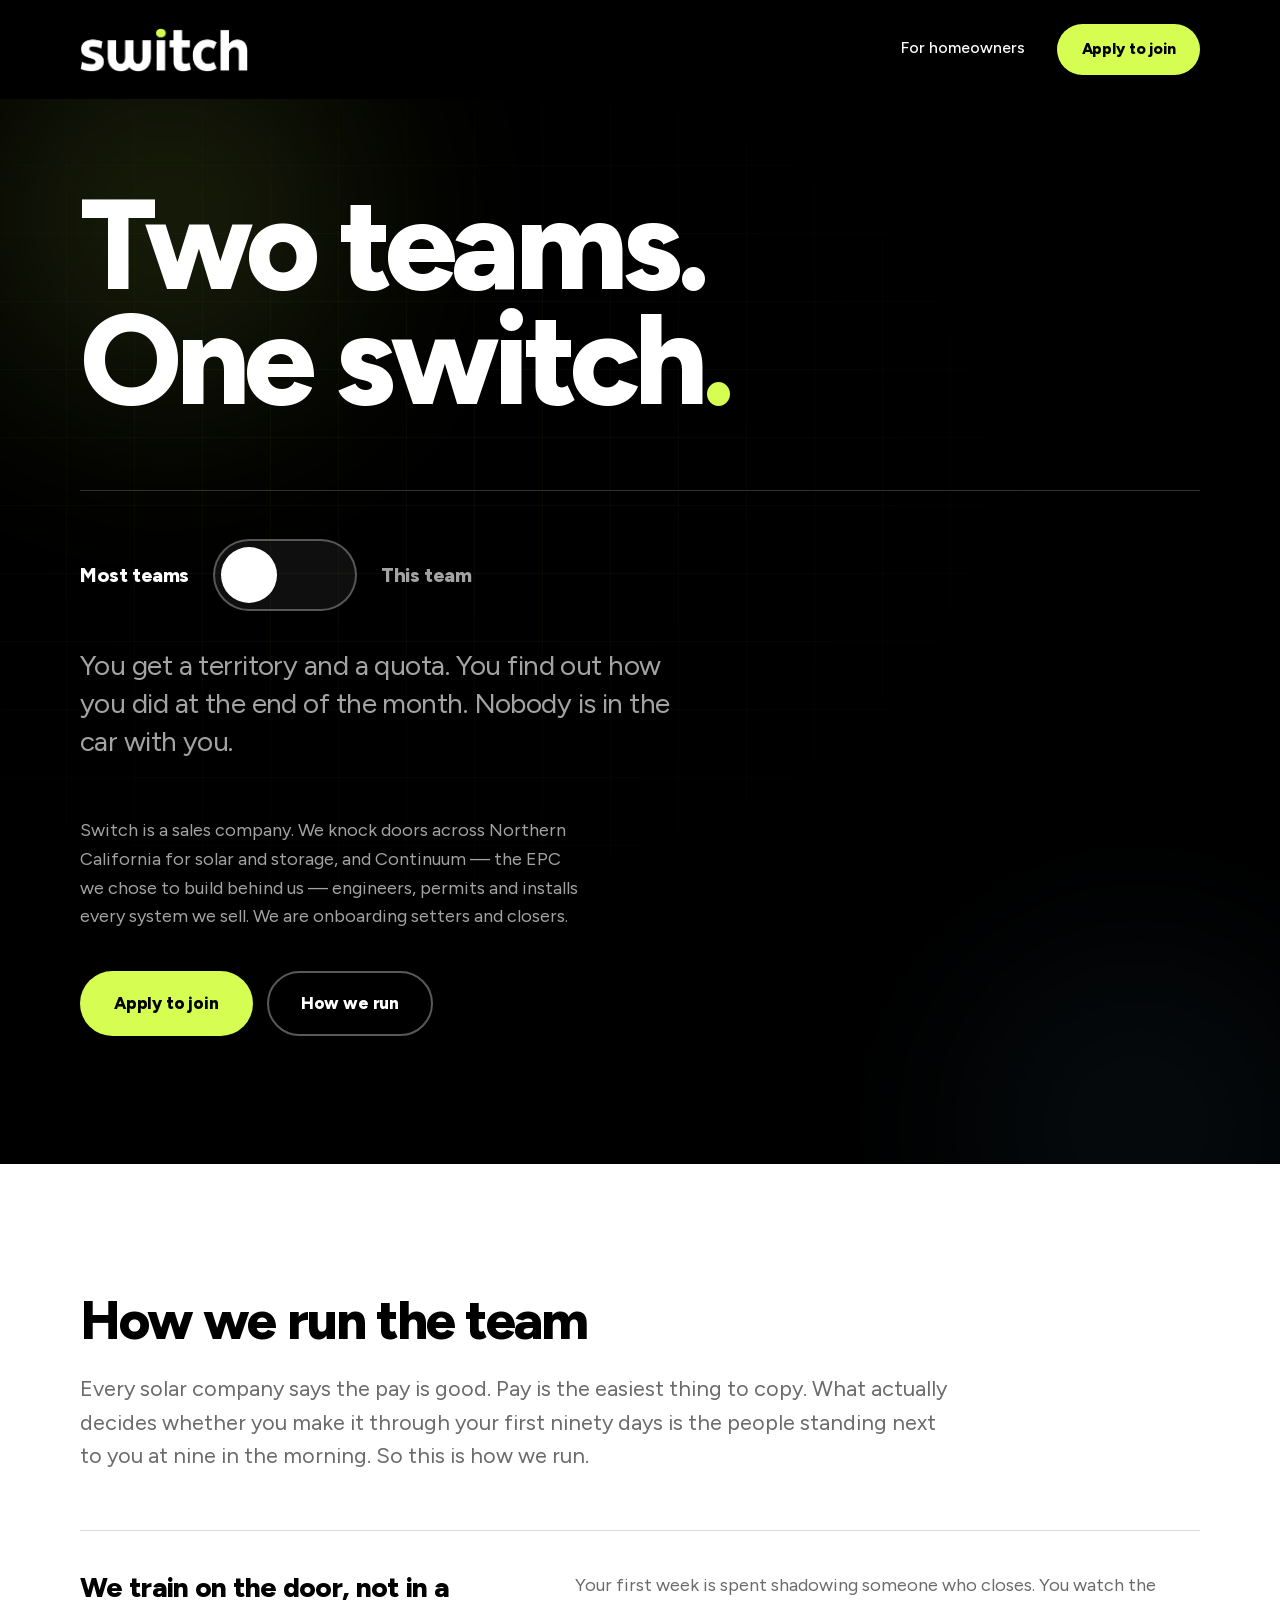
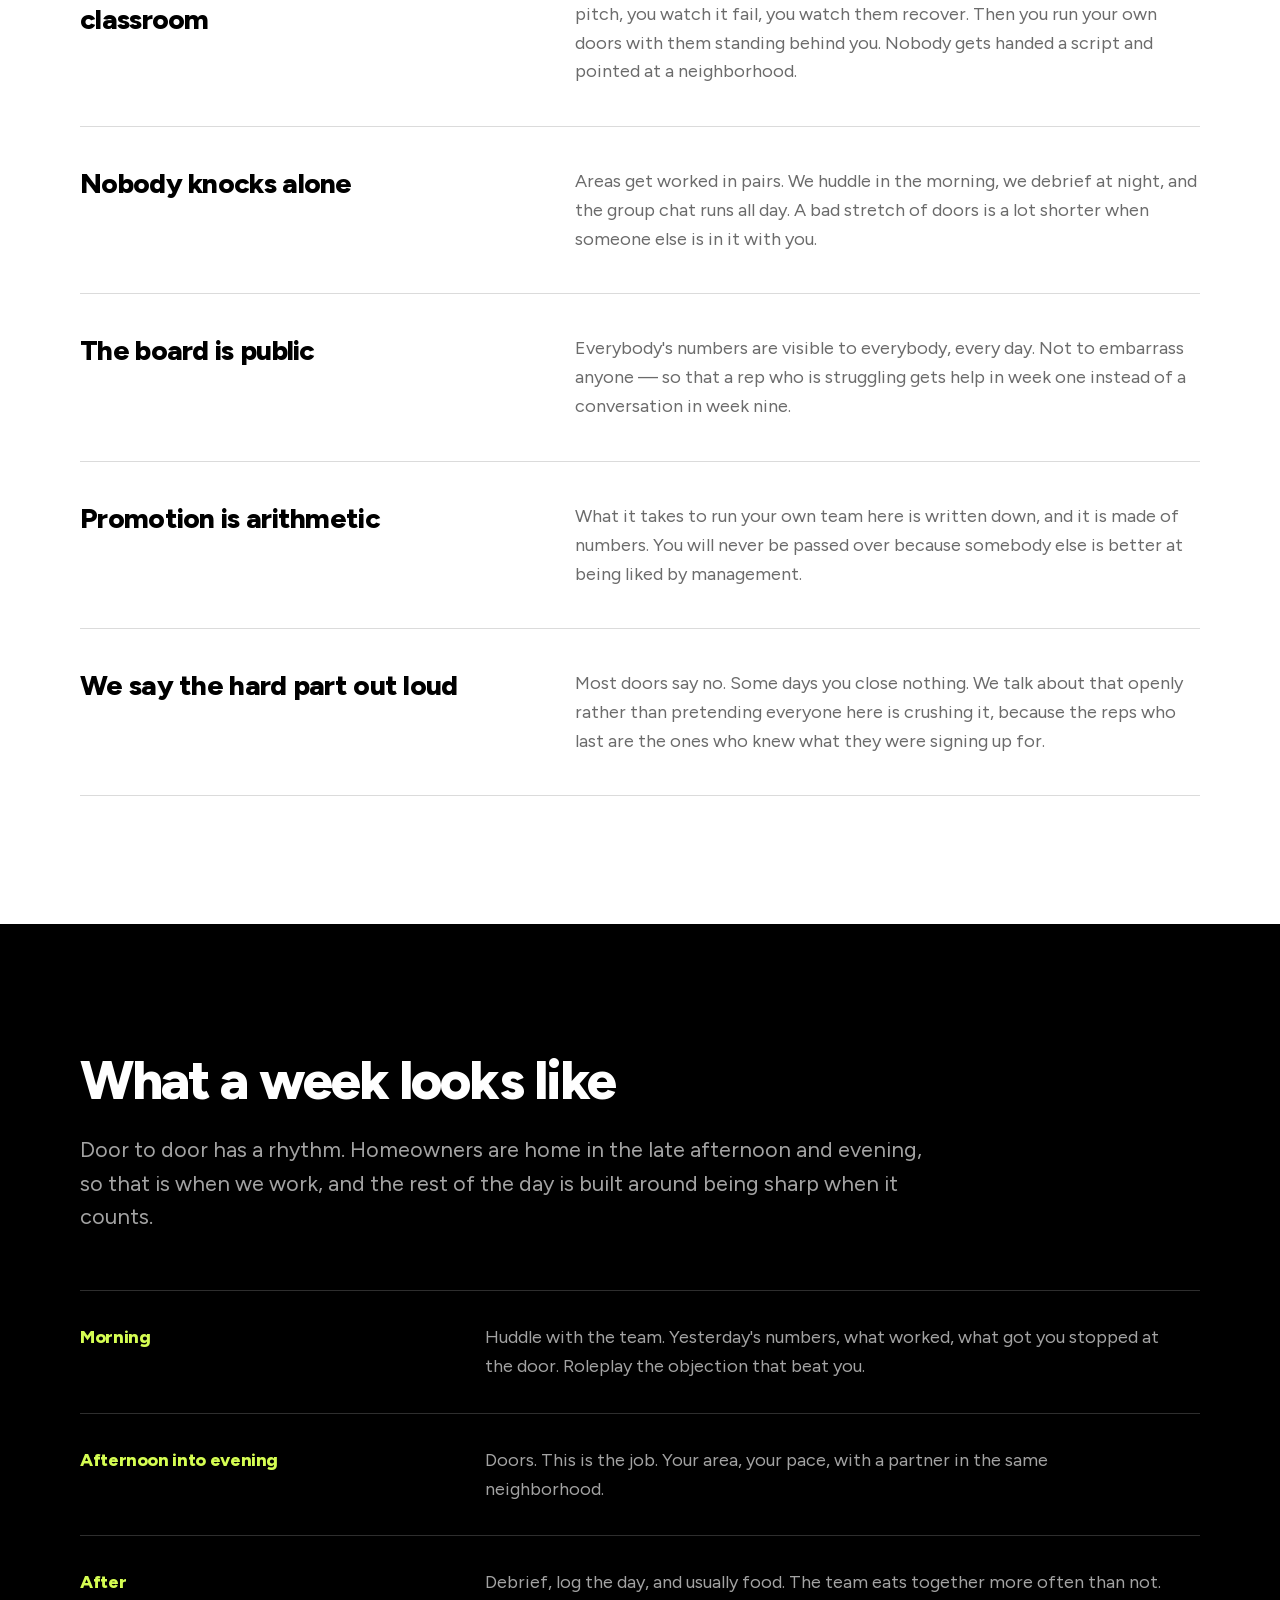
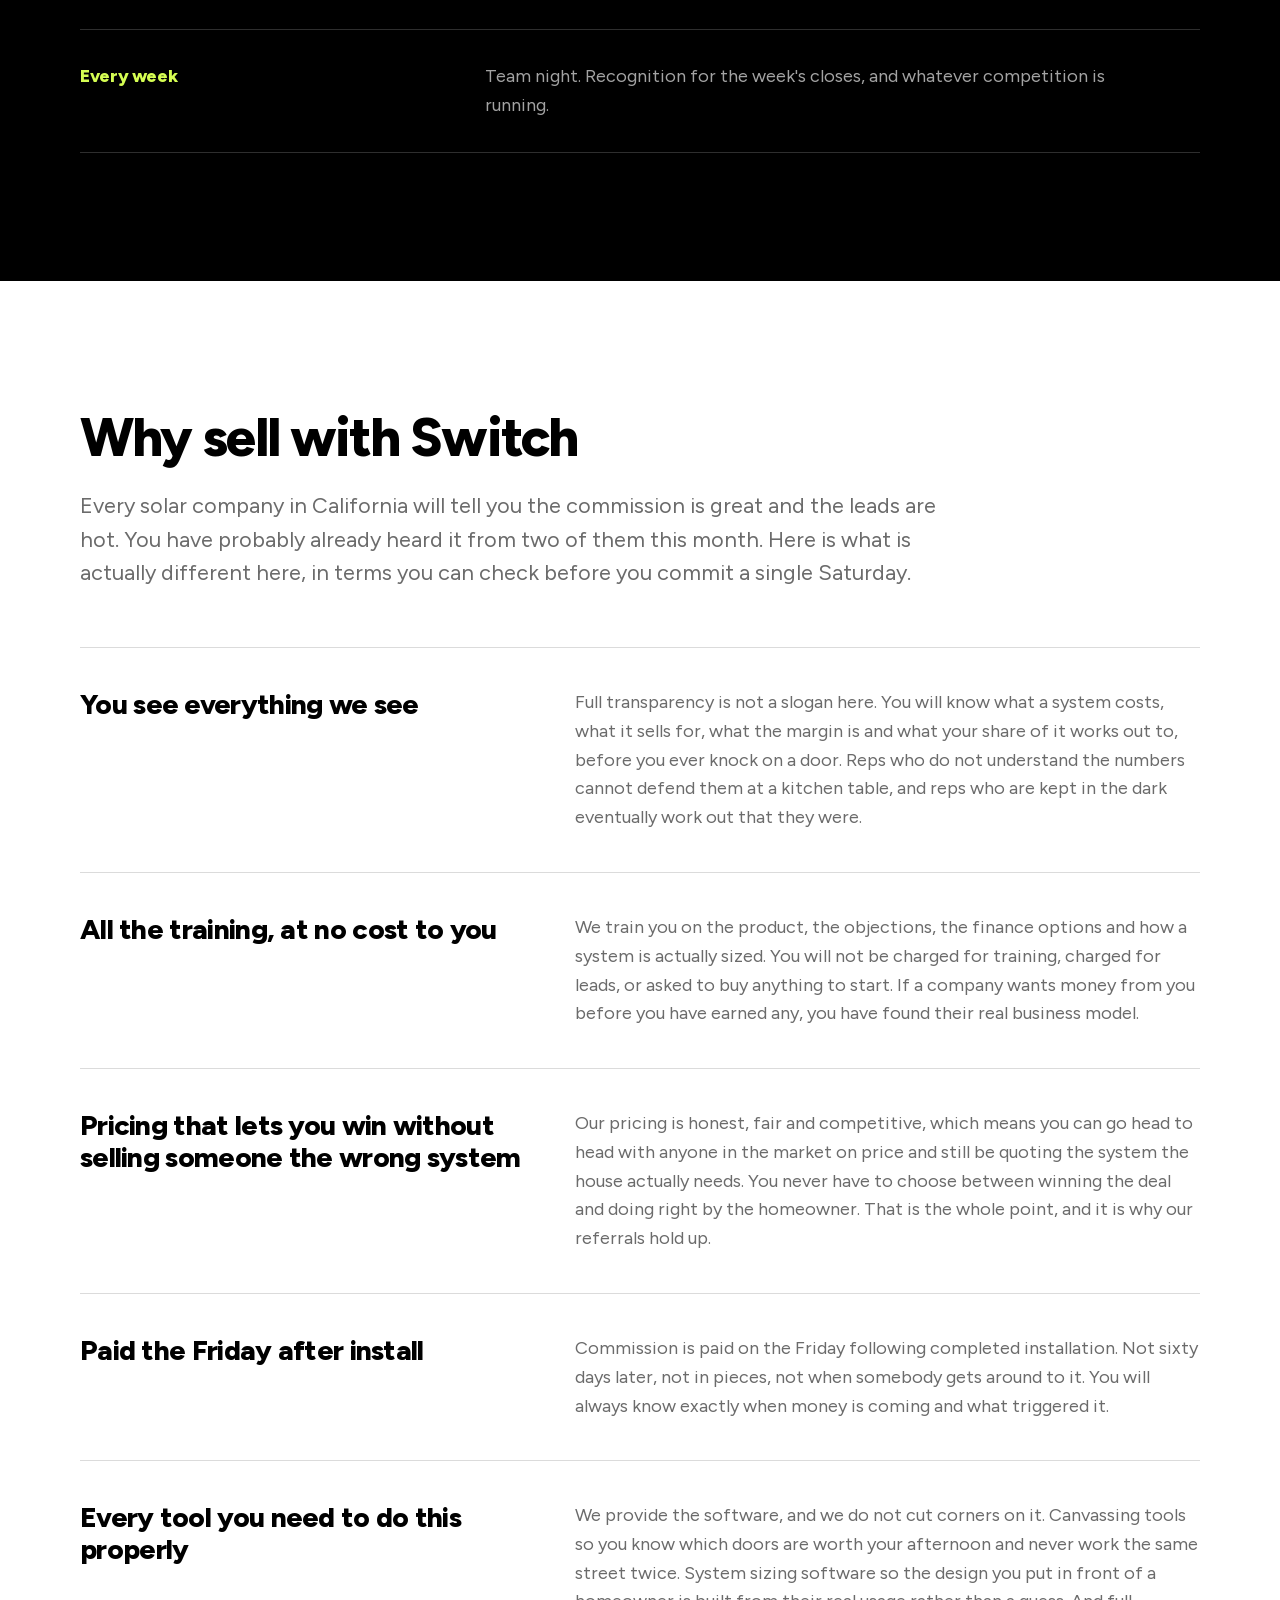
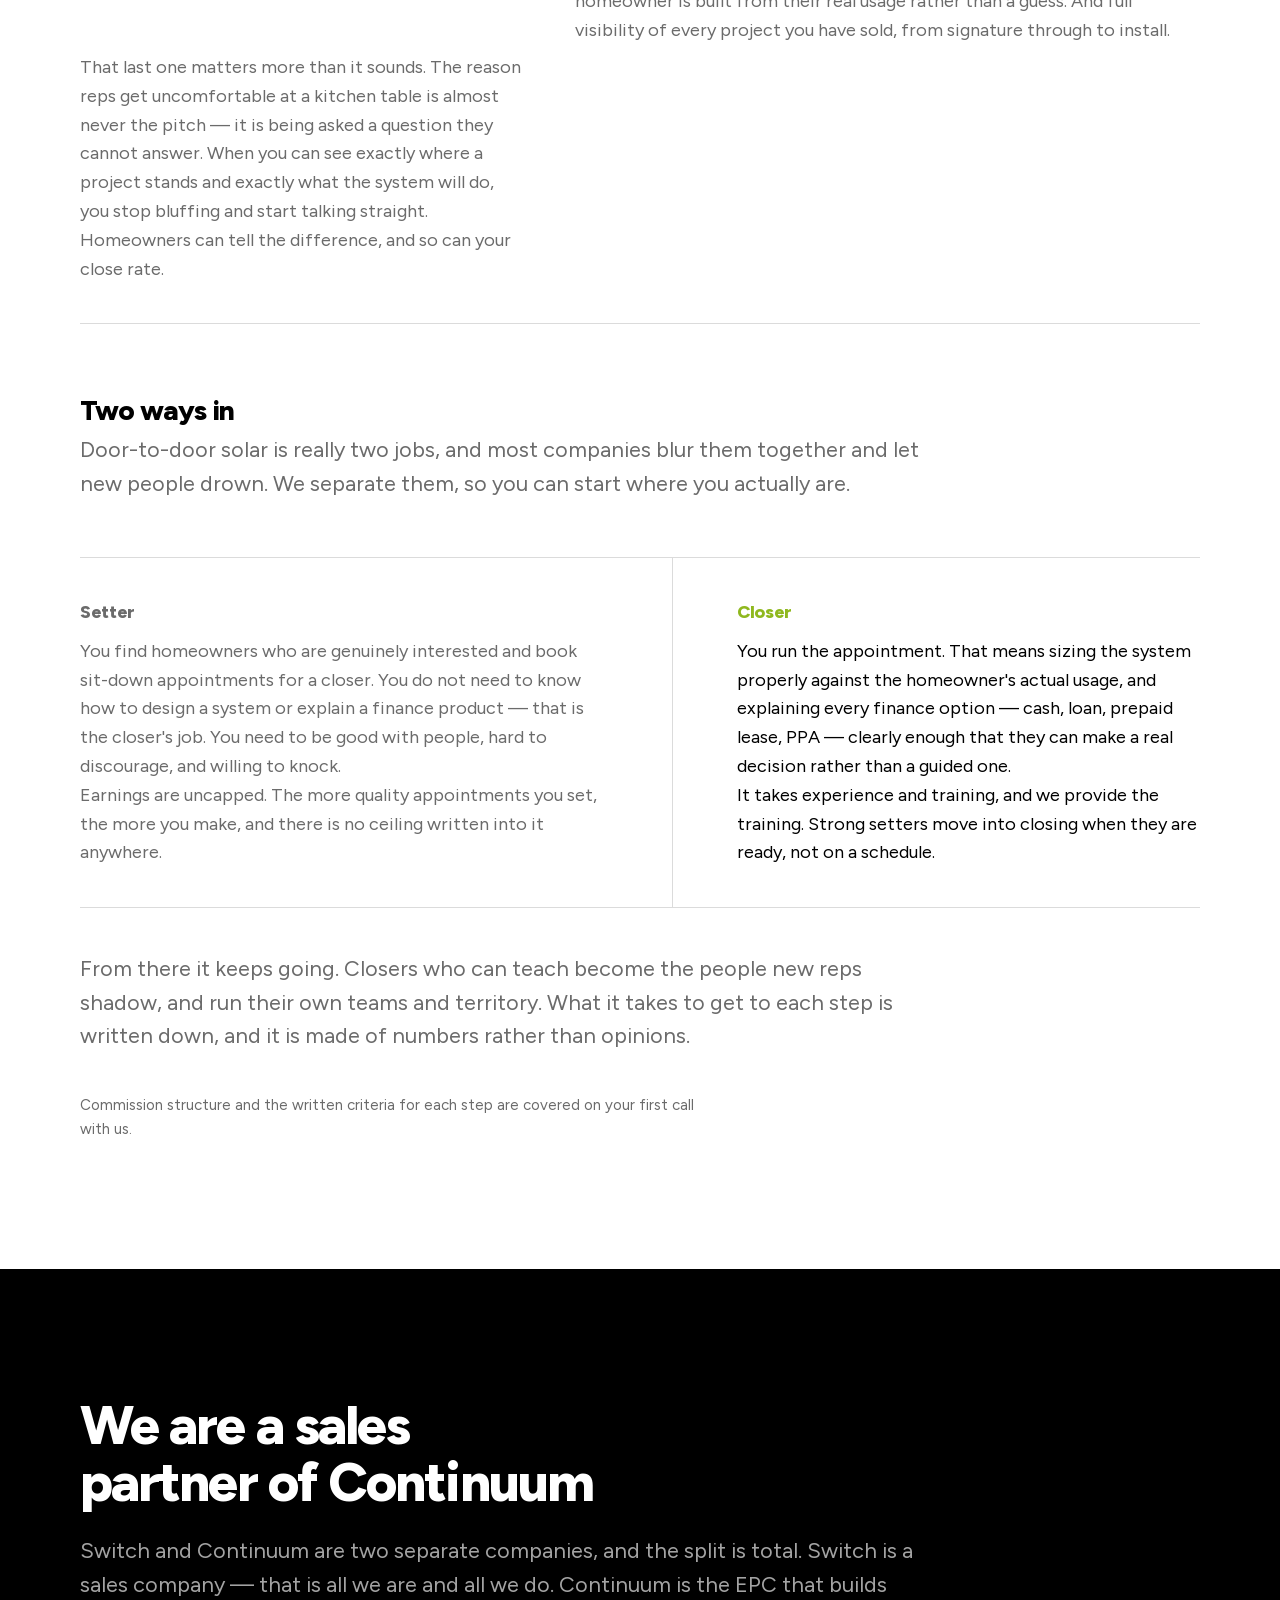
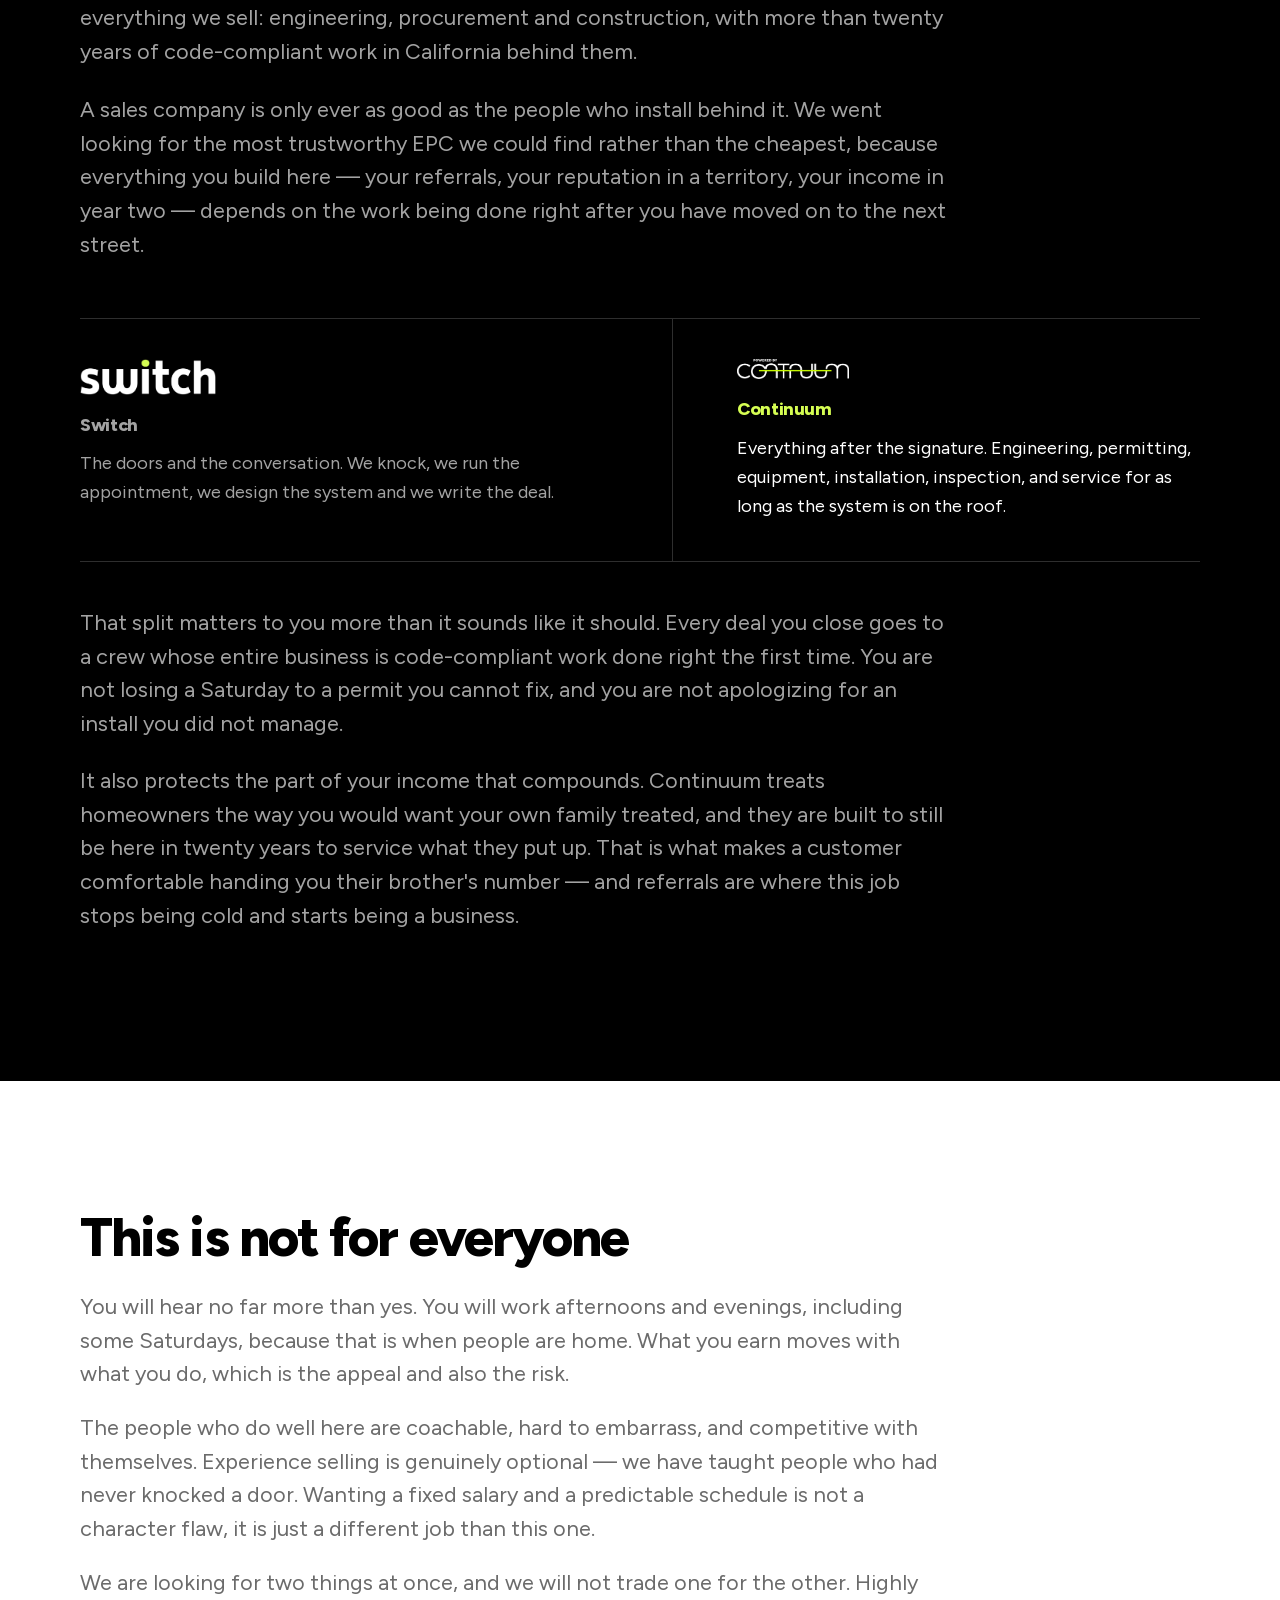
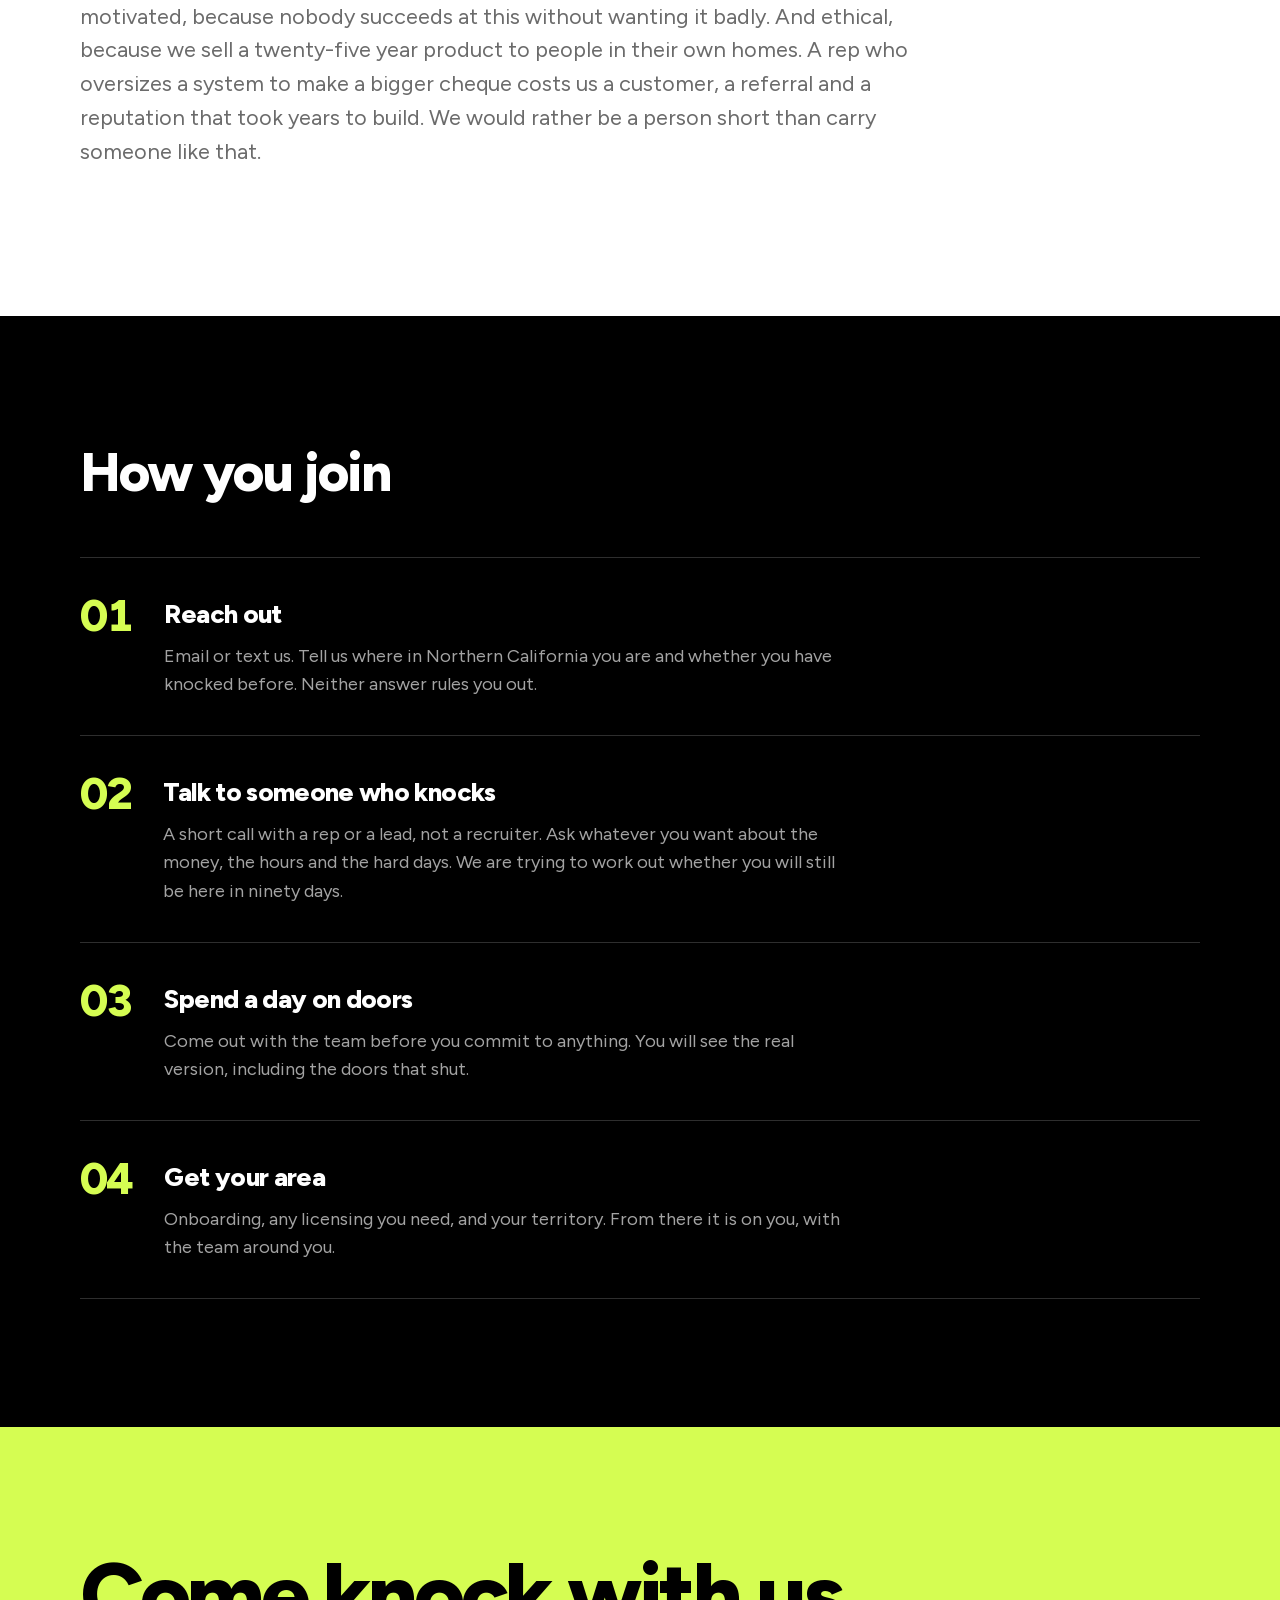
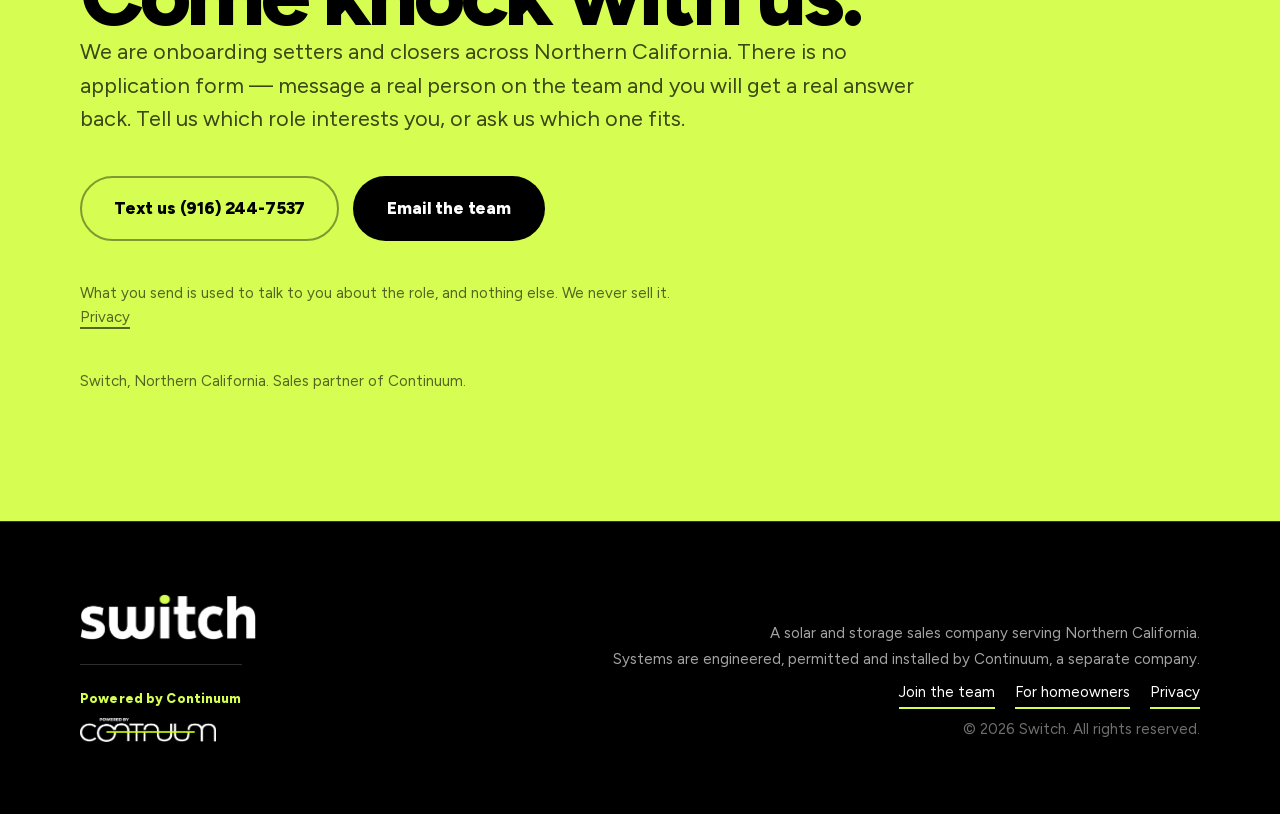
==== commit 5137c890: "Add the Switch phone number: text and call buttons, privacy page covers texts and calls Co-Authored-" ====
--- a/index.html
+++ b/index.html
@@ -258,8 +258,7 @@
       <h2 class="display display--sm">Come knock with us<span class="dot dot--ink">.</span></h2>
       <p class="lede lede--volt">We are onboarding setters and closers across Northern California. There is no application form — message a real person on the team and you will get a real answer back. Tell us which role interests you, or ask us which one fits.</p>
       <div class="actions">
-        <!-- TODO: add a "Text us" button here once there is a real number:
-             <a class="btn btn--outline-ink" href="tel:+1XXXXXXXXXX">Text us</a> -->
+        <a class="btn btn--outline-ink" href="sms:+19162447537">Text us (916) 244-7537</a>
         <a class="btn btn--ink" href="mailto:careers@switchpowerco.com?subject=Joining%20the%20Switch%20team">Email the team</a>
       </div>
       <p class="fineprint fineprint--volt">What you send is used to talk to you about the role, and nothing else. We never sell it. <a class="inline-link inline-link--volt" href="privacy.html">Privacy</a></p>
